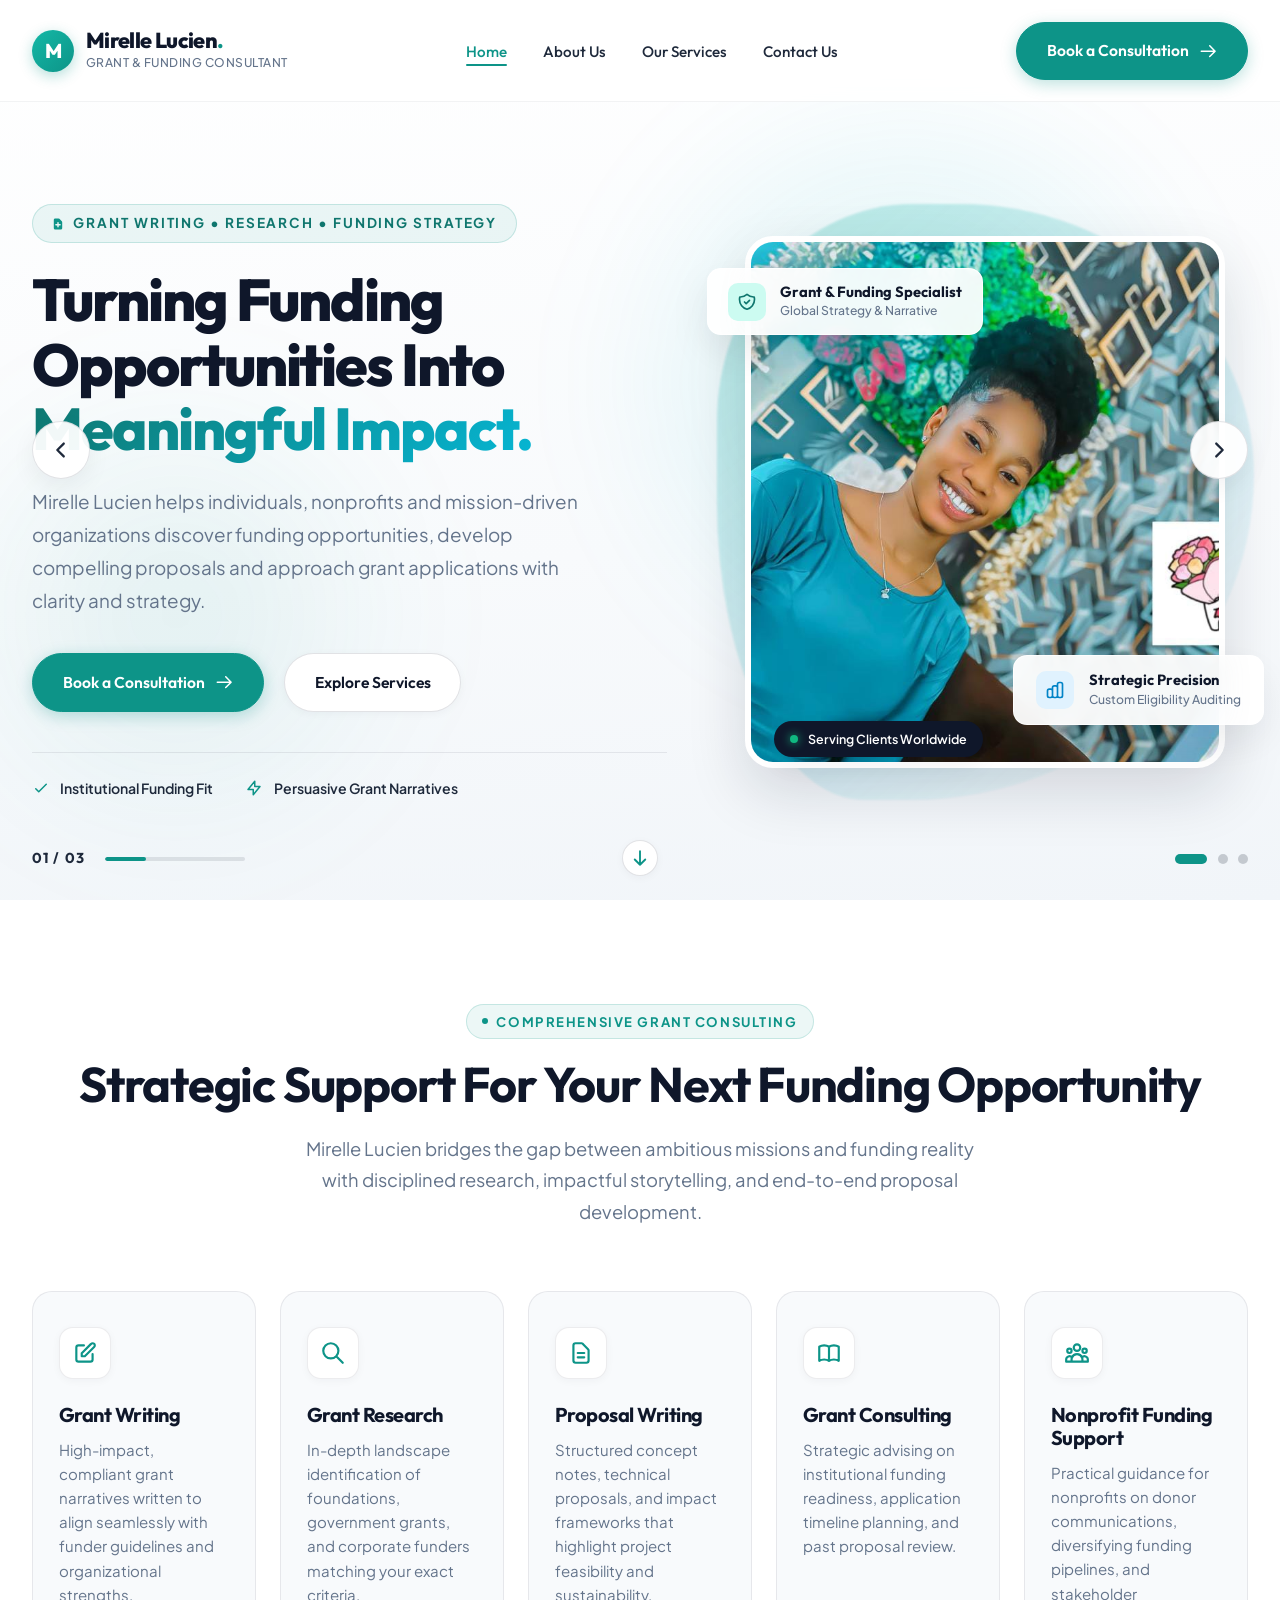
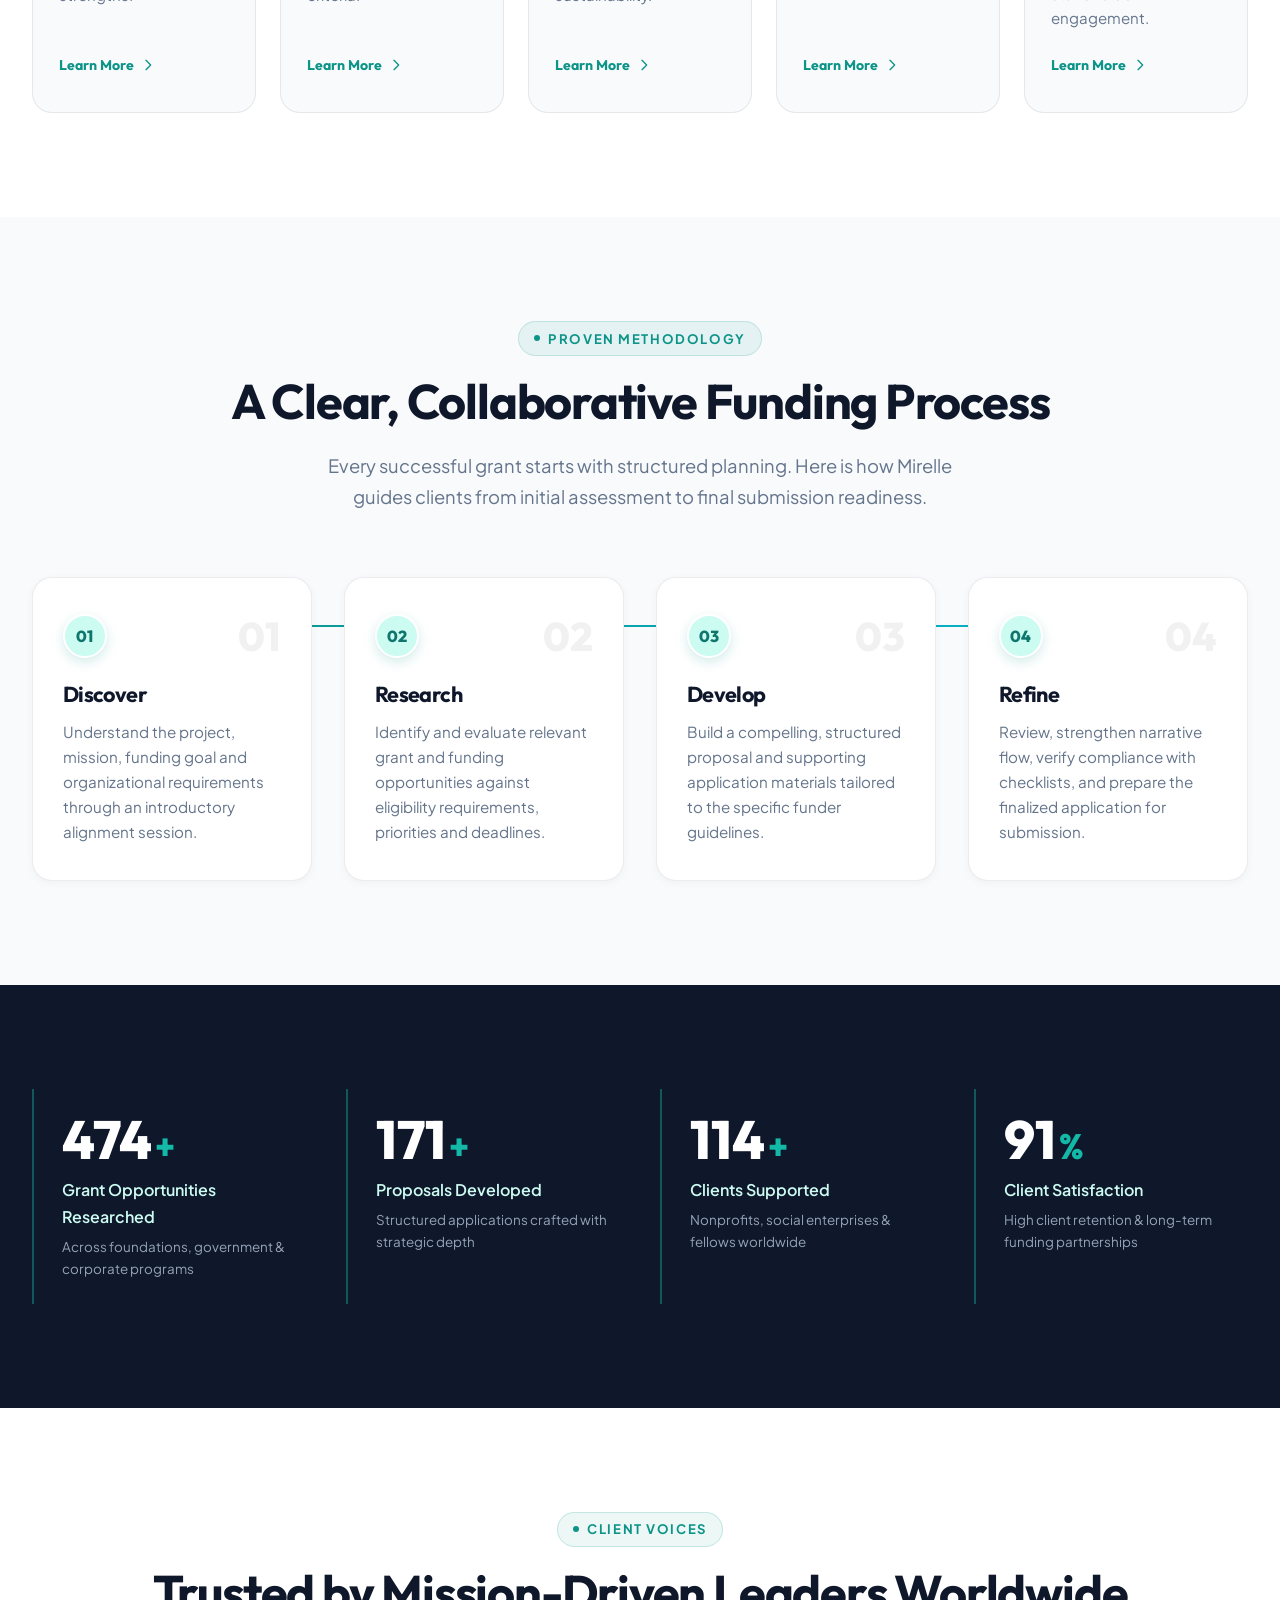
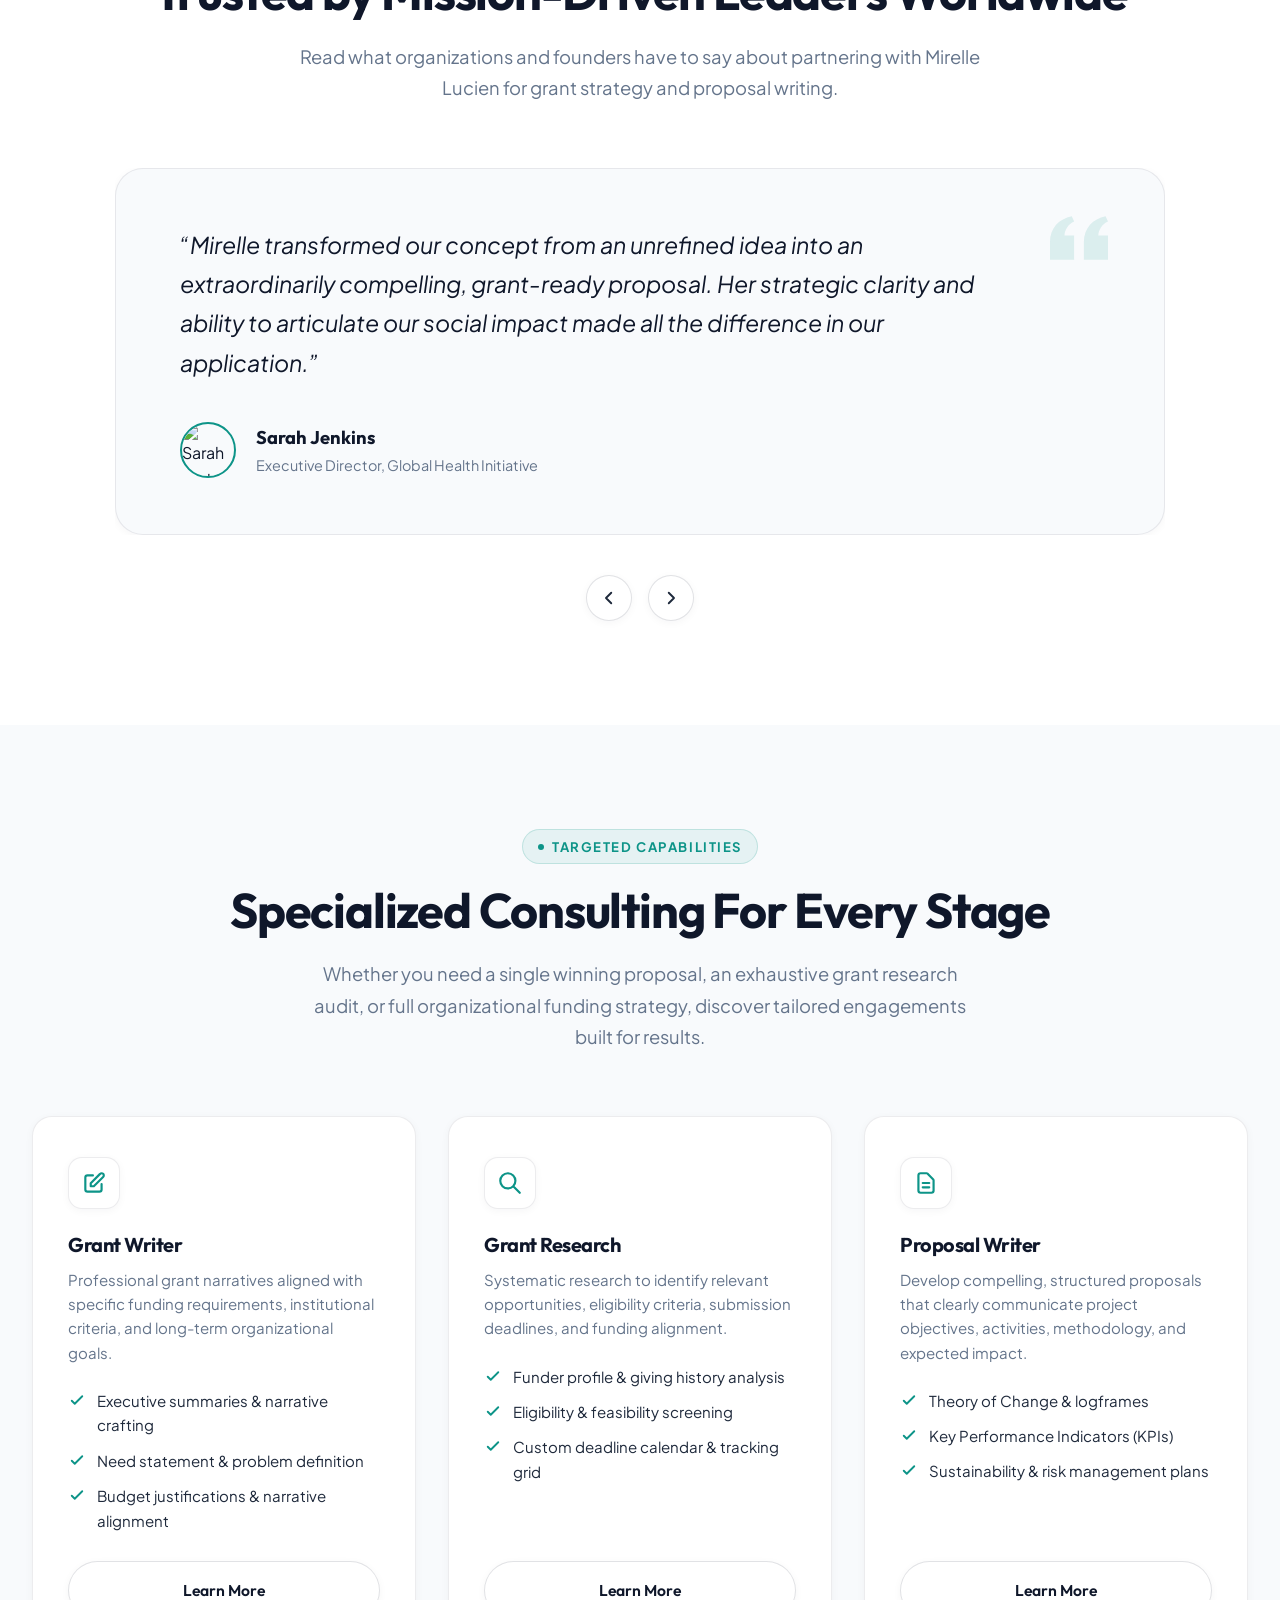
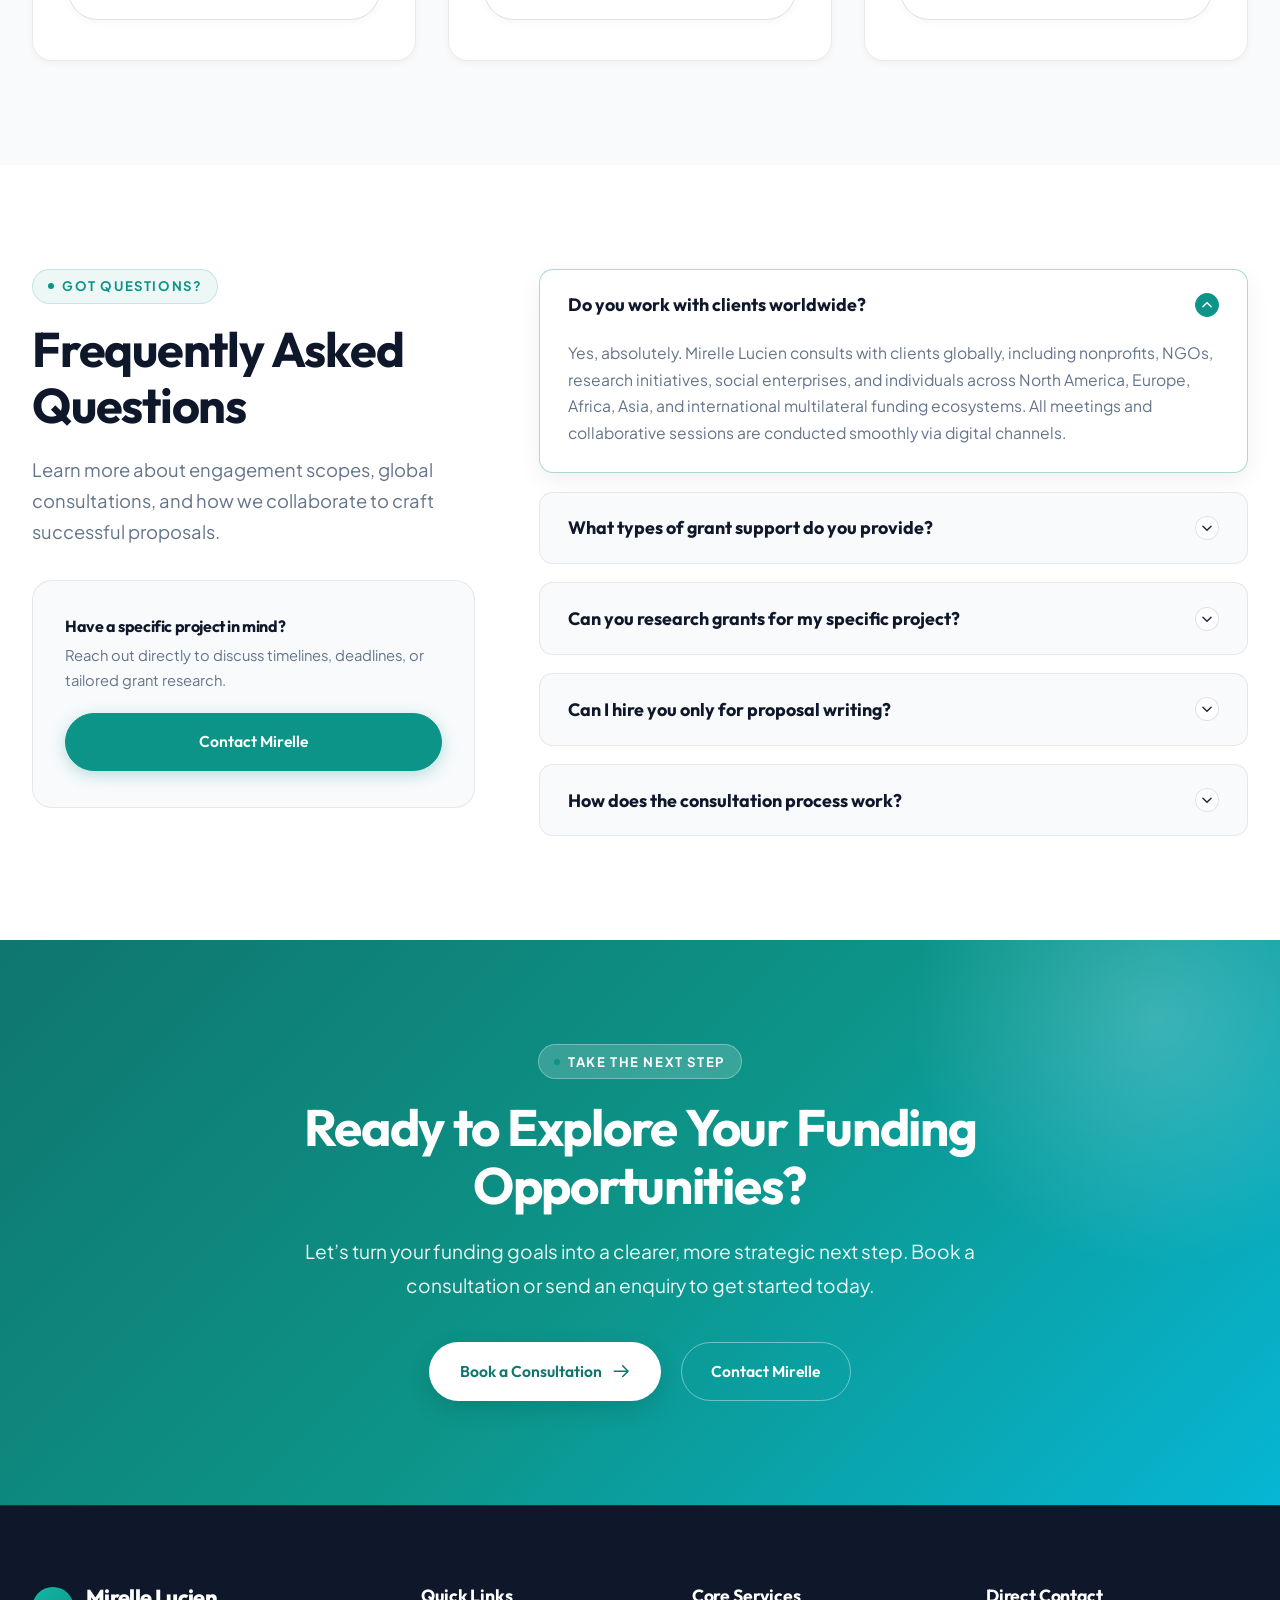
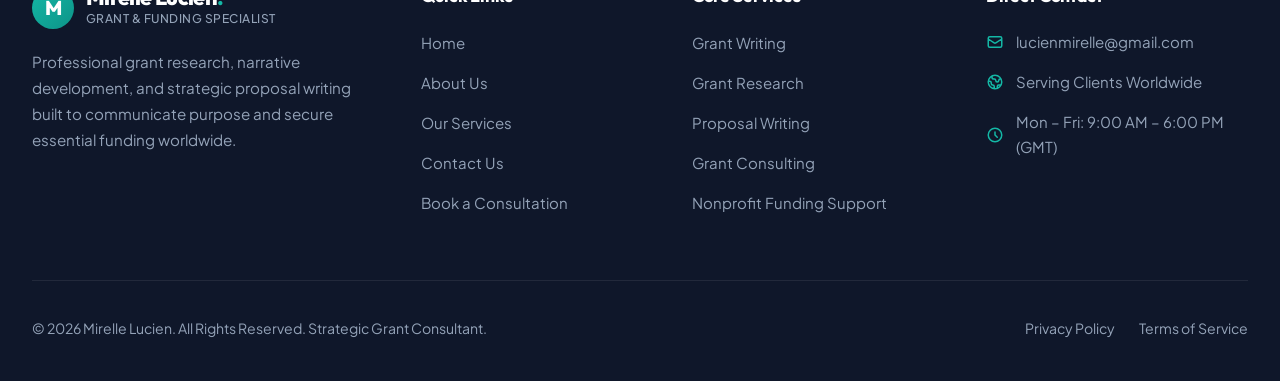
==== index.html @ ede74841 "Initial commit: Mirelle Lucien personal grant consulting website" ====
<!DOCTYPE html>
<html lang="en">
<head>
  <meta charset="UTF-8">
  <meta name="viewport" content="width=device-width, initial-scale=1.0">
  <title>Mirelle Lucien — Strategic Grant Consultant & Proposal Specialist</title>
  <meta name="description" content="Mirelle Lucien is a premier Grant Writer, Grant Researcher & Proposal Writer, Grant Consultant, and Nonprofit Funding Specialist serving clients worldwide.">
  <link rel="stylesheet" href="styles.css">
  <link rel="icon" href="data:image/svg+xml,<svg xmlns=%22http://www.w3.org/2000/svg%22 viewBox=%220 0 100 100%22><text y=%22.9em%22 font-size=%2290%22>✨</text></svg>">
</head>
<body>

  <!-- ==========================================================================
       GLOBAL STICKY HEADER & NAVIGATION
       ========================================================================== -->
  <header class="site-header" id="siteHeader">
    <div class="container nav-container">
      <a href="index.html" class="brand-logo" aria-label="Mirelle Lucien Home">
        <div class="logo-badge">M</div>
        <div class="brand-text-wrap">
          <span class="brand-name">Mirelle Lucien<span>.</span></span>
          <span class="brand-sub">Grant & Funding Consultant</span>
        </div>
      </a>

      <!-- Desktop Navigation Links -->
      <nav aria-label="Primary Navigation">
        <ul class="nav-links">
          <li><a href="index.html" class="nav-link active">Home</a></li>
          <li><a href="about.html" class="nav-link">About Us</a></li>
          <li><a href="services.html" class="nav-link">Our Services</a></li>
          <li><a href="contact.html" class="nav-link">Contact Us</a></li>
        </ul>
      </nav>

      <!-- Header Action & Mobile Trigger -->
      <div class="nav-actions">
        <a href="contact.html?service=consultation" class="btn btn-primary">
          <span>Book a Consultation</span>
          <svg class="btn-icon" fill="none" viewBox="0 0 24 24" stroke="currentColor">
            <path stroke-linecap="round" stroke-linejoin="round" stroke-width="2" d="M14 5l7 7m0 0l-7 7m7-7H3" />
          </svg>
        </a>

        <button class="mobile-nav-toggle" aria-label="Toggle navigation menu" aria-expanded="false">
          <span class="hamburger-bar"></span>
          <span class="hamburger-bar"></span>
          <span class="hamburger-bar"></span>
        </button>
      </div>
    </div>
  </header>

  <!-- Mobile Drawer Overlay -->
  <div class="mobile-drawer-overlay"></div>
  <aside class="mobile-drawer" aria-label="Mobile Navigation">
    <div class="drawer-header" style="display: flex; justify-content: space-between; align-items: center;">
      <a href="index.html" class="brand-logo">
        <div class="logo-badge">M</div>
        <div class="brand-text-wrap">
          <span class="brand-name">Mirelle Lucien<span>.</span></span>
          <span class="brand-sub">Grant Consultant</span>
        </div>
      </a>
      <button class="mobile-drawer-close" aria-label="Close menu" style="background: none; border: none; font-size: 1.8rem; cursor: pointer; color: var(--text-charcoal);">&times;</button>
    </div>

    <ul class="mobile-nav-links">
      <li><a href="index.html" class="mobile-nav-link active">Home</a></li>
      <li><a href="about.html" class="mobile-nav-link">About Us</a></li>
      <li><a href="services.html" class="mobile-nav-link">Our Services</a></li>
      <li><a href="contact.html" class="mobile-nav-link">Contact Us</a></li>
    </ul>

    <div class="drawer-footer" style="display: flex; flex-direction: column; gap: 1rem;">
      <a href="contact.html?service=consultation" class="btn btn-primary" style="width: 100%;">Book a Consultation</a>
      <p style="font-size: 0.85rem; color: var(--text-muted); text-align: center;">Serving Clients Worldwide</p>
    </div>
  </aside>

  <!-- ==========================================================================
       HERO SECTION: REVOLUTION-SLIDER-STYLE CINEMATIC ANIMATION
       ========================================================================== -->
  <section class="hero-slider-section" id="heroSlider" aria-label="Featured Presentations">
    <!-- Ambient Backdrop Blobs -->
    <div class="hero-ambient-wrap">
      <div class="hero-gradient-blob-1"></div>
      <div class="hero-gradient-blob-2"></div>
    </div>

    <!-- Navigation Circular Buttons (Matching Reference Design) -->
    <button class="slider-nav-btn slider-nav-prev" aria-label="Previous Slide">
      <svg fill="none" viewBox="0 0 24 24" stroke="currentColor">
        <path stroke-linecap="round" stroke-linejoin="round" stroke-width="2.5" d="M15 19l-7-7 7-7" />
      </svg>
    </button>
    <button class="slider-nav-btn slider-nav-next" aria-label="Next Slide">
      <svg fill="none" viewBox="0 0 24 24" stroke="currentColor">
        <path stroke-linecap="round" stroke-linejoin="round" stroke-width="2.5" d="M9 5l7 7-7 7" />
      </svg>
    </button>

    <div class="container slider-viewport">
      
      <!-- ==================== SLIDE 1 ==================== -->
      <article class="hero-slide active" data-slide="0">
        <div class="slide-grid">
          <!-- Slide Left Content -->
          <div class="slide-content">
            <div class="slide-eyebrow">
              <svg class="slide-eyebrow-icon" fill="currentColor" viewBox="0 0 20 20">
                <path fill-rule="evenodd" d="M6 2a2 2 0 00-2 2v12a2 2 0 002 2h8a2 2 0 002-2V7.414A2 2 0 0015.414 6L12 2.586A2 2 0 0010.586 2H6zm5 6a1 1 0 10-2 0v2H7a1 1 0 100 2h2v2a1 1 0 102 0v-2h2a1 1 0 100-2h-2V8z" clip-rule="evenodd" />
              </svg>
              <span>GRANT WRITING • RESEARCH • FUNDING STRATEGY</span>
            </div>

            <h1 class="slide-title">
              Turning Funding Opportunities Into <span class="text-gradient">Meaningful Impact.</span>
            </h1>

            <p class="slide-desc">
              Mirelle Lucien helps individuals, nonprofits and mission-driven organizations discover funding opportunities, develop compelling proposals and approach grant applications with clarity and strategy.
            </p>

            <div class="slide-ctas">
              <a href="contact.html?service=consultation" class="btn btn-primary">
                <span>Book a Consultation</span>
                <svg class="btn-icon" fill="none" viewBox="0 0 24 24" stroke="currentColor">
                  <path stroke-linecap="round" stroke-linejoin="round" stroke-width="2" d="M14 5l7 7m0 0l-7 7m7-7H3" />
                </svg>
              </a>
              <a href="services.html" class="btn btn-secondary">
                <span>Explore Services</span>
              </a>
            </div>

            <div class="slide-micro-features">
              <div class="micro-item">
                <svg class="micro-icon" fill="none" viewBox="0 0 24 24" stroke="currentColor">
                  <path stroke-linecap="round" stroke-linejoin="round" stroke-width="2" d="M5 13l4 4L19 7" />
                </svg>
                <span>Institutional Funding Fit</span>
              </div>
              <div class="micro-item">
                <svg class="micro-icon" fill="none" viewBox="0 0 24 24" stroke="currentColor">
                  <path stroke-linecap="round" stroke-linejoin="round" stroke-width="2" d="M13 10V3L4 14h7v7l9-11h-7z" />
                </svg>
                <span>Persuasive Grant Narratives</span>
              </div>
            </div>
          </div>

          <!-- Slide Right Editorial Visual -->
          <div class="slide-visual-wrapper">
            <div class="editorial-composition">
              <div class="visual-backdrop-shape"></div>
              
              <!-- Floating Top Badge -->
              <div class="hero-floating-badge-top">
                <div class="badge-icon-wrap">
                  <svg fill="none" viewBox="0 0 24 24" stroke="currentColor">
                    <path stroke-linecap="round" stroke-linejoin="round" stroke-width="2" d="M9 12l2 2 4-4m5.618-4.016A11.955 11.955 0 0112 2.944a11.955 11.955 0 01-8.618 3.04A12.02 12.02 0 003 9c0 5.591 3.824 10.29 9 11.622 5.176-1.332 9-6.03 9-11.622 0-1.042-.133-2.052-.382-3.016z" />
                  </svg>
                </div>
                <div>
                  <div class="badge-text-primary">Grant & Funding Specialist</div>
                  <div class="badge-text-sub">Global Strategy & Narrative</div>
                </div>
              </div>

              <!-- Editorial Portrait Frame -->
              <div class="portrait-card-frame">
                <img src="assets/images/mirelle-portrait.jpg" alt="Mirelle Lucien — Strategic Grant Consultant" class="portrait-img">
              </div>

              <!-- Floating Bottom Badge -->
              <div class="hero-floating-badge-bottom">
                <div class="badge-icon-wrap" style="background: #E0F2FE; color: #0284C7;">
                  <svg fill="none" viewBox="0 0 24 24" stroke="currentColor">
                    <path stroke-linecap="round" stroke-linejoin="round" stroke-width="2" d="M9 19v-6a2 2 0 00-2-2H5a2 2 0 00-2 2v6a2 2 0 002 2h2a2 2 0 002-2zm0 0V9a2 2 0 012-2h2a2 2 0 012 2v10m-6 0a2 2 0 002 2h2a2 2 0 002-2m0 0V5a2 2 0 012-2h2a2 2 0 012 2v14a2 2 0 01-2 2h-2a2 2 0 01-2-2z" />
                  </svg>
                </div>
                <div>
                  <div class="badge-text-primary">Strategic Precision</div>
                  <div class="badge-text-sub">Custom Eligibility Auditing</div>
                </div>
              </div>

              <!-- Worldwide Live Badge -->
              <div class="worldwide-pill">
                <span class="worldwide-dot"></span>
                <span>Serving Clients Worldwide</span>
              </div>
            </div>
          </div>
        </div>
      </article>

      <!-- ==================== SLIDE 2 ==================== -->
      <article class="hero-slide" data-slide="1">
        <div class="slide-grid">
          <!-- Slide Left Content -->
          <div class="slide-content">
            <div class="slide-eyebrow">
              <svg class="slide-eyebrow-icon" fill="currentColor" viewBox="0 0 20 20">
                <path fill-rule="evenodd" d="M8 4a4 4 0 100 8 4 4 0 000-8zM2 8a6 6 0 1110.89 3.476l4.817 4.817a1 1 0 01-1.414 1.414l-4.816-4.816A6 6 0 012 8z" clip-rule="evenodd" />
              </svg>
              <span>STRATEGIC GRANT RESEARCH</span>
            </div>

            <h2 class="slide-title">
              Find Opportunities That <span class="text-gradient">Fit Your Mission.</span>
            </h2>

            <p class="slide-desc">
              Research relevant funding opportunities and understand eligibility, requirements and deadlines before investing valuable time in an application.
            </p>

            <div class="slide-ctas">
              <a href="contact.html?service=research" class="btn btn-primary">
                <span>Request Grant Research</span>
                <svg class="btn-icon" fill="none" viewBox="0 0 24 24" stroke="currentColor">
                  <path stroke-linecap="round" stroke-linejoin="round" stroke-width="2" d="M14 5l7 7m0 0l-7 7m7-7H3" />
                </svg>
              </a>
              <a href="services.html#grant-research" class="btn btn-secondary">
                <span>View Research Methodology</span>
              </a>
            </div>

            <div class="slide-micro-features">
              <div class="micro-item">
                <svg class="micro-icon" fill="none" viewBox="0 0 24 24" stroke="currentColor">
                  <path stroke-linecap="round" stroke-linejoin="round" stroke-width="2" d="M9 5H7a2 2 0 00-2 2v12a2 2 0 002 2h10a2 2 0 002-2V7a2 2 0 00-2-2h-2M9 5a2 2 0 002 2h2a2 2 0 002-2M9 5a2 2 0 012-2h2a2 2 0 012 2" />
                </svg>
                <span>Funder Dossiers & Alignment</span>
              </div>
              <div class="micro-item">
                <svg class="micro-icon" fill="none" viewBox="0 0 24 24" stroke="currentColor">
                  <path stroke-linecap="round" stroke-linejoin="round" stroke-width="2" d="M12 8v4l3 3m6-3a9 9 0 11-18 0 9 9 0 0118 0z" />
                </svg>
                <span>Deadline & Compliance Mapping</span>
              </div>
            </div>
          </div>

          <!-- Slide Right Editorial Visual -->
          <div class="slide-visual-wrapper">
            <div class="editorial-composition">
              <div class="visual-backdrop-shape"></div>
              
              <div class="hero-floating-badge-top">
                <div class="badge-icon-wrap">
                  <svg fill="none" viewBox="0 0 24 24" stroke="currentColor">
                    <path stroke-linecap="round" stroke-linejoin="round" stroke-width="2" d="M21 21l-6-6m2-5a7 7 0 11-14 0 7 7 0 0114 0z" />
                  </svg>
                </div>
                <div>
                  <div class="badge-text-primary">Targeted Prospecting</div>
                  <div class="badge-text-sub">Funder Matrix & Due Diligence</div>
                </div>
              </div>

              <div class="portrait-card-frame">
                <img src="assets/images/mirelle-portrait.jpg" alt="Mirelle Lucien — Strategic Grant Researcher" class="portrait-img">
              </div>

              <div class="hero-floating-badge-bottom">
                <div class="badge-icon-wrap" style="background: #CCFBF1; color: #0F766E;">
                  <svg fill="none" viewBox="0 0 24 24" stroke="currentColor">
                    <path stroke-linecap="round" stroke-linejoin="round" stroke-width="2" d="M8 7V3m8 4V3m-9 8h10M5 21h14a2 2 0 002-2V7a2 2 0 00-2-2H5a2 2 0 00-2 2v12a2 2 0 002 2z" />
                  </svg>
                </div>
                <div>
                  <div class="badge-text-primary">100% Calendar Accuracy</div>
                  <div class="badge-text-sub">Never Miss a Deadline</div>
                </div>
              </div>

              <div class="worldwide-pill">
                <span class="worldwide-dot"></span>
                <span>Serving Clients Worldwide</span>
              </div>
            </div>
          </div>
        </div>
      </article>

      <!-- ==================== SLIDE 3 ==================== -->
      <article class="hero-slide" data-slide="2">
        <div class="slide-grid">
          <!-- Slide Left Content -->
          <div class="slide-content">
            <div class="slide-eyebrow">
              <svg class="slide-eyebrow-icon" fill="currentColor" viewBox="0 0 20 20">
                <path fill-rule="evenodd" d="M18 10a8 8 0 11-16 0 8 8 0 0116 0zm-7-4a1 1 0 11-2 0 1 1 0 012 0zM9 9a1 1 0 000 2v3a1 1 0 001 1h1a1 1 0 100-2v-3a1 1 0 00-1-1H9z" clip-rule="evenodd" />
              </svg>
              <span>PROPOSALS THAT COMMUNICATE IMPACT</span>
            </div>

            <h2 class="slide-title">
              Give Your Ideas a <span class="text-gradient">Stronger Funding Story.</span>
            </h2>

            <p class="slide-desc">
              From proposal development to funding strategy, get professional support designed to communicate your purpose, need and potential impact clearly.
            </p>

            <div class="slide-ctas">
              <a href="contact.html?service=writing" class="btn btn-primary">
                <span>Hire Me for Grant Writing</span>
                <svg class="btn-icon" fill="none" viewBox="0 0 24 24" stroke="currentColor">
                  <path stroke-linecap="round" stroke-linejoin="round" stroke-width="2" d="M14 5l7 7m0 0l-7 7m7-7H3" />
                </svg>
              </a>
              <a href="services.html#proposal-writer" class="btn btn-secondary">
                <span>Proposal Samples & Scope</span>
              </a>
            </div>

            <div class="slide-micro-features">
              <div class="micro-item">
                <svg class="micro-icon" fill="none" viewBox="0 0 24 24" stroke="currentColor">
                  <path stroke-linecap="round" stroke-linejoin="round" stroke-width="2" d="M11 5H6a2 2 0 00-2 2v11a2 2 0 002 2h11a2 2 0 002-2v-5m-1.414-9.414a2 2 0 112.828 2.828L11.828 15H9v-2.828l8.586-8.586z" />
                </svg>
                <span>Theory of Change & Metrics</span>
              </div>
              <div class="micro-item">
                <svg class="micro-icon" fill="none" viewBox="0 0 24 24" stroke="currentColor">
                  <path stroke-linecap="round" stroke-linejoin="round" stroke-width="2" d="M17 9V7a2 2 0 00-2-2H5a2 2 0 00-2 2v6a2 2 0 002 2h2m2 4h10a2 2 0 002-2v-6a2 2 0 00-2-2H9a2 2 0 00-2 2v6a2 2 0 002 2zm7-5a2 2 0 11-4 0 2 2 0 014 0z" />
                </svg>
                <span>Clear Budget Justifications</span>
              </div>
            </div>
          </div>

          <!-- Slide Right Editorial Visual -->
          <div class="slide-visual-wrapper">
            <div class="editorial-composition">
              <div class="visual-backdrop-shape"></div>
              
              <div class="hero-floating-badge-top">
                <div class="badge-icon-wrap">
                  <svg fill="none" viewBox="0 0 24 24" stroke="currentColor">
                    <path stroke-linecap="round" stroke-linejoin="round" stroke-width="2" d="M15.232 5.232l3.536 3.536m-2.036-5.036a2.5 2.5 0 113.536 3.536L6.5 21.036H3v-3.572L16.732 3.732z" />
                  </svg>
                </div>
                <div>
                  <div class="badge-text-primary">Impact-Driven Narrative</div>
                  <div class="badge-text-sub">Funder-Centric Storytelling</div>
                </div>
              </div>

              <div class="portrait-card-frame">
                <img src="assets/images/mirelle-portrait.jpg" alt="Mirelle Lucien — Proposal Specialist" class="portrait-img">
              </div>

              <div class="hero-floating-badge-bottom">
                <div class="badge-icon-wrap" style="background: #E0F2FE; color: #0369A1;">
                  <svg fill="none" viewBox="0 0 24 24" stroke="currentColor">
                    <path stroke-linecap="round" stroke-linejoin="round" stroke-width="2" d="M9 12l2 2 4-4m6 2a9 9 0 11-18 0 9 9 0 0118 0z" />
                  </svg>
                </div>
                <div>
                  <div class="badge-text-primary">Review Ready</div>
                  <div class="badge-text-sub">Rigorous Polish & Compliance</div>
                </div>
              </div>

              <div class="worldwide-pill">
                <span class="worldwide-dot"></span>
                <span>Serving Clients Worldwide</span>
              </div>
            </div>
          </div>
        </div>
      </article>

    </div>

    <!-- Bottom Slider Controls Bar -->
    <div class="slider-control-bar">
      <div class="container slider-control-inner">
        <!-- Progress Bar & Slide Counter -->
        <div class="slider-progress-wrap">
          <span class="slide-counter"><span class="counter-current">01</span> / 03</span>
          <div class="slide-progress-track">
            <div class="slide-progress-fill"></div>
          </div>
        </div>

        <!-- Slide Dots -->
        <div class="slider-dots" role="tablist" aria-label="Slide Selector">
          <button class="slider-dot active" data-index="0" role="tab" aria-label="Slide 1" aria-current="true"></button>
          <button class="slider-dot" data-index="1" role="tab" aria-label="Slide 2"></button>
          <button class="slider-dot" data-index="2" role="tab" aria-label="Slide 3"></button>
        </div>
      </div>
    </div>

    <!-- Centered Scroll Indicator (Matching Reference Image) -->
    <a href="#introduction" class="hero-scroll-indicator" aria-label="Scroll to content">
      <div class="scroll-indicator-circle">
        <svg width="18" height="18" fill="none" viewBox="0 0 24 24" stroke="currentColor">
          <path stroke-linecap="round" stroke-linejoin="round" stroke-width="2.5" d="M19 14l-7 7m0 0l-7-7m7 7V3" />
        </svg>
      </div>
    </a>
  </section>

  <!-- ==========================================================================
       INTRODUCTION SECTION: STRATEGIC SUPPORT FOR YOUR NEXT FUNDING
       ========================================================================== -->
  <section class="section-py section-intro" id="introduction">
    <div class="container">
      <div class="center-header text-center" data-reveal>
        <div class="section-tagline">Comprehensive Grant Consulting</div>
        <h2 class="section-title">Strategic Support For Your Next Funding Opportunity</h2>
        <p class="section-desc">
          Mirelle Lucien bridges the gap between ambitious missions and funding reality with disciplined research, impactful storytelling, and end-to-end proposal development.
        </p>
      </div>

      <!-- 5 Premium Service Cards (Reference Inspired Layout) -->
      <div class="services-pillars-grid">
        <!-- Card 1: Grant Writing -->
        <div class="service-pillar-card" data-reveal>
          <div>
            <div class="pillar-icon-box">
              <svg fill="none" viewBox="0 0 24 24" stroke="currentColor">
                <path stroke-linecap="round" stroke-linejoin="round" stroke-width="2" d="M11 5H6a2 2 0 00-2 2v11a2 2 0 002 2h11a2 2 0 002-2v-5m-1.414-9.414a2 2 0 112.828 2.828L11.828 15H9v-2.828l8.586-8.586z" />
              </svg>
            </div>
            <h3 class="pillar-title">Grant Writing</h3>
            <p class="pillar-desc">
              High-impact, compliant grant narratives written to align seamlessly with funder guidelines and organizational strengths.
            </p>
          </div>
          <a href="services.html#grant-writer" class="pillar-link">
            <span>Learn More</span>
            <svg fill="none" viewBox="0 0 24 24" stroke="currentColor">
              <path stroke-linecap="round" stroke-linejoin="round" stroke-width="2" d="M9 5l7 7-7 7" />
            </svg>
          </a>
        </div>

        <!-- Card 2: Grant Research -->
        <div class="service-pillar-card" data-reveal>
          <div>
            <div class="pillar-icon-box">
              <svg fill="none" viewBox="0 0 24 24" stroke="currentColor">
                <path stroke-linecap="round" stroke-linejoin="round" stroke-width="2" d="M21 21l-6-6m2-5a7 7 0 11-14 0 7 7 0 0114 0z" />
              </svg>
            </div>
            <h3 class="pillar-title">Grant Research</h3>
            <p class="pillar-desc">
              In-depth landscape identification of foundations, government grants, and corporate funders matching your exact criteria.
            </p>
          </div>
          <a href="services.html#grant-research" class="pillar-link">
            <span>Learn More</span>
            <svg fill="none" viewBox="0 0 24 24" stroke="currentColor">
              <path stroke-linecap="round" stroke-linejoin="round" stroke-width="2" d="M9 5l7 7-7 7" />
            </svg>
          </a>
        </div>

        <!-- Card 3: Proposal Writing -->
        <div class="service-pillar-card" data-reveal>
          <div>
            <div class="pillar-icon-box">
              <svg fill="none" viewBox="0 0 24 24" stroke="currentColor">
                <path stroke-linecap="round" stroke-linejoin="round" stroke-width="2" d="M9 12h6m-6 4h6m2 5H7a2 2 0 01-2-2V5a2 2 0 012-2h5.586a1 1 0 01.707.293l5.414 5.414a1 1 0 01.293.707V19a2 2 0 01-2 2z" />
              </svg>
            </div>
            <h3 class="pillar-title">Proposal Writing</h3>
            <p class="pillar-desc">
              Structured concept notes, technical proposals, and impact frameworks that highlight project feasibility and sustainability.
            </p>
          </div>
          <a href="services.html#proposal-writer" class="pillar-link">
            <span>Learn More</span>
            <svg fill="none" viewBox="0 0 24 24" stroke="currentColor">
              <path stroke-linecap="round" stroke-linejoin="round" stroke-width="2" d="M9 5l7 7-7 7" />
            </svg>
          </a>
        </div>

        <!-- Card 4: Grant Consulting -->
        <div class="service-pillar-card" data-reveal>
          <div>
            <div class="pillar-icon-box">
              <svg fill="none" viewBox="0 0 24 24" stroke="currentColor">
                <path stroke-linecap="round" stroke-linejoin="round" stroke-width="2" d="M12 6.253v13m0-13C10.832 5.477 9.246 5 7.5 5S4.168 5.477 3 6.253v13C4.168 18.477 5.754 18 7.5 18s3.332.477 4.5 1.253m0-13C13.168 5.477 14.754 5 16.5 5c1.747 0 3.332.477 4.5 1.253v13C19.832 18.477 18.247 18 16.5 18c-1.746 0-3.332.477-4.5 1.253" />
              </svg>
            </div>
            <h3 class="pillar-title">Grant Consulting</h3>
            <p class="pillar-desc">
              Strategic advising on institutional funding readiness, application timeline planning, and past proposal review.
            </p>
          </div>
          <a href="services.html#grant-consultant" class="pillar-link">
            <span>Learn More</span>
            <svg fill="none" viewBox="0 0 24 24" stroke="currentColor">
              <path stroke-linecap="round" stroke-linejoin="round" stroke-width="2" d="M9 5l7 7-7 7" />
            </svg>
          </a>
        </div>

        <!-- Card 5: Nonprofit Funding Specialist -->
        <div class="service-pillar-card" data-reveal>
          <div>
            <div class="pillar-icon-box">
              <svg fill="none" viewBox="0 0 24 24" stroke="currentColor">
                <path stroke-linecap="round" stroke-linejoin="round" stroke-width="2" d="M17 20h5v-2a3 3 0 00-5.356-1.857M17 20H7m10 0v-2c0-.656-.126-1.283-.356-1.857M7 20H2v-2a3 3 0 015.356-1.857M7 20v-2c0-.656.126-1.283.356-1.857m0 0a5.002 5.002 0 019.288 0M15 7a3 3 0 11-6 0 3 3 0 016 0zm6 3a2 2 0 11-4 0 2 2 0 014 0zM7 10a2 2 0 11-4 0 2 2 0 014 0z" />
              </svg>
            </div>
            <h3 class="pillar-title">Nonprofit Funding Support</h3>
            <p class="pillar-desc">
              Practical guidance for nonprofits on donor communications, diversifying funding pipelines, and stakeholder engagement.
            </p>
          </div>
          <a href="services.html#nonprofit-specialist" class="pillar-link">
            <span>Learn More</span>
            <svg fill="none" viewBox="0 0 24 24" stroke="currentColor">
              <path stroke-linecap="round" stroke-linejoin="round" stroke-width="2" d="M9 5l7 7-7 7" />
            </svg>
          </a>
        </div>
      </div>
    </div>
  </section>

  <!-- ==========================================================================
       FUNDING PROCESS ("HOW IT WORKS")
       ========================================================================== -->
  <section class="section-py section-process" id="process">
    <div class="container">
      <div class="center-header text-center" data-reveal>
        <div class="section-tagline">Proven Methodology</div>
        <h2 class="section-title">A Clear, Collaborative Funding Process</h2>
        <p class="section-desc">
          Every successful grant starts with structured planning. Here is how Mirelle guides clients from initial assessment to final submission readiness.
        </p>
      </div>

      <div class="process-timeline-wrap">
        <div class="process-line">
          <div class="process-line-progress"></div>
        </div>

        <div class="process-grid">
          <!-- Step 1 -->
          <div class="process-step-card" data-reveal>
            <div class="step-number-wrap">
              <div class="step-badge">01</div>
              <div class="step-ghost-num">01</div>
            </div>
            <h3 class="step-title">Discover</h3>
            <p class="step-desc">
              Understand the project, mission, funding goal and organizational requirements through an introductory alignment session.
            </p>
          </div>

          <!-- Step 2 -->
          <div class="process-step-card" data-reveal>
            <div class="step-number-wrap">
              <div class="step-badge">02</div>
              <div class="step-ghost-num">02</div>
            </div>
            <h3 class="step-title">Research</h3>
            <p class="step-desc">
              Identify and evaluate relevant grant and funding opportunities against eligibility requirements, priorities and deadlines.
            </p>
          </div>

          <!-- Step 3 -->
          <div class="process-step-card" data-reveal>
            <div class="step-number-wrap">
              <div class="step-badge">03</div>
              <div class="step-ghost-num">03</div>
            </div>
            <h3 class="step-title">Develop</h3>
            <p class="step-desc">
              Build a compelling, structured proposal and supporting application materials tailored to the specific funder guidelines.
            </p>
          </div>

          <!-- Step 4 -->
          <div class="process-step-card" data-reveal>
            <div class="step-number-wrap">
              <div class="step-badge">04</div>
              <div class="step-ghost-num">04</div>
            </div>
            <h3 class="step-title">Refine</h3>
            <p class="step-desc">
              Review, strengthen narrative flow, verify compliance with checklists, and prepare the finalized application for submission.
            </p>
          </div>
        </div>
      </div>
    </div>
  </section>

  <!-- ==========================================================================
       ANIMATED STATISTICS SECTION (Tasteful & Professional)
       ========================================================================== -->
  <section class="section-py section-stats" id="stats">
    <div class="container">
      <div class="stats-grid">
        <!-- Stat 1 -->
        <div class="stat-item" data-reveal>
          <div class="stat-number-wrap">
            <span class="stat-number" data-count="500">0</span>
            <span class="stat-suffix">+</span>
          </div>
          <div class="stat-label">Grant Opportunities Researched</div>
          <div class="stat-subtext">Across foundations, government & corporate programs</div>
        </div>

        <!-- Stat 2 -->
        <div class="stat-item" data-reveal>
          <div class="stat-number-wrap">
            <span class="stat-number" data-count="180">0</span>
            <span class="stat-suffix">+</span>
          </div>
          <div class="stat-label">Proposals Developed</div>
          <div class="stat-subtext">Structured applications crafted with strategic depth</div>
        </div>

        <!-- Stat 3 -->
        <div class="stat-item" data-reveal>
          <div class="stat-number-wrap">
            <span class="stat-number" data-count="120">0</span>
            <span class="stat-suffix">+</span>
          </div>
          <div class="stat-label">Clients Supported</div>
          <div class="stat-subtext">Nonprofits, social enterprises & fellows worldwide</div>
        </div>

        <!-- Stat 4 -->
        <div class="stat-item" data-reveal>
          <div class="stat-number-wrap">
            <span class="stat-number" data-count="96">0</span>
            <span class="stat-suffix">%</span>
          </div>
          <div class="stat-label">Client Satisfaction</div>
          <div class="stat-subtext">High client retention & long-term funding partnerships</div>
        </div>
      </div>
    </div>
  </section>

  <!-- ==========================================================================
       TESTIMONIALS SLIDER SECTION
       ========================================================================== -->
  <section class="section-py section-testimonials" id="testimonials">
    <div class="container">
      <div class="center-header text-center" data-reveal>
        <div class="section-tagline">Client Voices</div>
        <h2 class="section-title">Trusted by Mission-Driven Leaders Worldwide</h2>
        <p class="section-desc">
          Read what organizations and founders have to say about partnering with Mirelle Lucien for grant strategy and proposal writing.
        </p>
      </div>

      <div class="testimonials-slider-wrap" data-reveal>
        <div class="testimonial-track">
          <!-- Slide 1 -->
          <div class="testimonial-slide active">
            <div class="testimonial-card-editorial">
              <svg class="quote-icon-decor" fill="currentColor" viewBox="0 0 24 24">
                <path d="M14.017 21v-7.391c0-5.704 3.731-9.57 8.983-10.609l.995 2.151c-2.432.917-3.995 3.638-3.995 5.849h4v10h-9.983zm-14.017 0v-7.391c0-5.704 3.748-9.57 9-10.609l.996 2.151c-2.433.917-3.996 3.638-3.996 5.849h3.983v10h-9.983z"/>
              </svg>
              <p class="testimonial-quote">
                “Mirelle transformed our concept from an unrefined idea into an extraordinarily compelling, grant-ready proposal. Her strategic clarity and ability to articulate our social impact made all the difference in our application.”
              </p>
              <div class="testimonial-author-wrap">
                <img src="https://images.unsplash.com/photo-1534528741775-53994a69daeb?auto=format&fit=crop&w=150&q=80" alt="Sarah Jenkins" class="author-avatar">
                <div class="author-info">
                  <span class="author-name">Sarah Jenkins</span>
                  <span class="author-role">Executive Director, Global Health Initiative</span>
                </div>
              </div>
            </div>
          </div>

          <!-- Slide 2 -->
          <div class="testimonial-slide">
            <div class="testimonial-card-editorial">
              <svg class="quote-icon-decor" fill="currentColor" viewBox="0 0 24 24">
                <path d="M14.017 21v-7.391c0-5.704 3.731-9.57 8.983-10.609l.995 2.151c-2.432.917-3.995 3.638-3.995 5.849h4v10h-9.983zm-14.017 0v-7.391c0-5.704 3.748-9.57 9-10.609l.996 2.151c-2.433.917-3.996 3.638-3.996 5.849h3.983v10h-9.983z"/>
              </svg>
              <p class="testimonial-quote">
                “The grant research report delivered by Mirelle saved our team weeks of fruitless searching. She uncovered niche institutional funders whose funding priorities aligned seamlessly with our community education programs.”
              </p>
              <div class="testimonial-author-wrap">
                <img src="https://images.unsplash.com/photo-1507003211169-0a1dd7228f2d?auto=format&fit=crop&w=150&q=80" alt="Marcus Vance" class="author-avatar">
                <div class="author-info">
                  <span class="author-name">Marcus Vance</span>
                  <span class="author-role">Director of Partnerships, Youth Horizons Foundation</span>
                </div>
              </div>
            </div>
          </div>

          <!-- Slide 3 -->
          <div class="testimonial-slide">
            <div class="testimonial-card-editorial">
              <svg class="quote-icon-decor" fill="currentColor" viewBox="0 0 24 24">
                <path d="M14.017 21v-7.391c0-5.704 3.731-9.57 8.983-10.609l.995 2.151c-2.432.917-3.995 3.638-3.995 5.849h4v10h-9.983zm-14.017 0v-7.391c0-5.704 3.748-9.57 9-10.609l.996 2.151c-2.433.917-3.996 3.638-3.996 5.849h3.983v10h-9.983z"/>
              </svg>
              <p class="testimonial-quote">
                “Working with Mirelle was effortless. Her professionalism, deep respect for deadlines, and analytical approach to budget justifications elevated our organization's grant readiness to an entirely new standard.”
              </p>
              <div class="testimonial-author-wrap">
                <img src="https://images.unsplash.com/photo-1573496359142-b8d87734a5a2?auto=format&fit=crop&w=150&q=80" alt="Elena Rostova" class="author-avatar">
                <div class="author-info">
                  <span class="author-name">Elena Rostova</span>
                  <span class="author-role">Founder, EcoInnovate Labs</span>
                </div>
              </div>
            </div>
          </div>
        </div>

        <!-- Slider Controls -->
        <div class="testimonial-controls">
          <button class="t-btn t-btn-prev" aria-label="Previous Testimonial">
            <svg fill="none" viewBox="0 0 24 24" stroke="currentColor">
              <path stroke-linecap="round" stroke-linejoin="round" stroke-width="2.5" d="M15 19l-7-7 7-7" />
            </svg>
          </button>
          <button class="t-btn t-btn-next" aria-label="Next Testimonial">
            <svg fill="none" viewBox="0 0 24 24" stroke="currentColor">
              <path stroke-linecap="round" stroke-linejoin="round" stroke-width="2.5" d="M9 5l7 7-7 7" />
            </svg>
          </button>
        </div>
      </div>
    </div>
  </section>

  <!-- ==========================================================================
       FEATURED SERVICES DEEP-DIVE PREVIEW
       ========================================================================== -->
  <section class="section-py section-services-preview" id="servicesPreview">
    <div class="container">
      <div class="center-header text-center" data-reveal>
        <div class="section-tagline">Targeted Capabilities</div>
        <h2 class="section-title">Specialized Consulting For Every Stage</h2>
        <p class="section-desc">
          Whether you need a single winning proposal, an exhaustive grant research audit, or full organizational funding strategy, discover tailored engagements built for results.
        </p>
      </div>

      <div class="services-showcase-grid">
        <!-- Featured Service 1: Grant Writing -->
        <div class="service-card-deep" data-reveal>
          <div>
            <div class="pillar-icon-box">
              <svg fill="none" viewBox="0 0 24 24" stroke="currentColor">
                <path stroke-linecap="round" stroke-linejoin="round" stroke-width="2" d="M11 5H6a2 2 0 00-2 2v11a2 2 0 002 2h11a2 2 0 002-2v-5m-1.414-9.414a2 2 0 112.828 2.828L11.828 15H9v-2.828l8.586-8.586z" />
              </svg>
            </div>
            <h3 class="pillar-title">Grant Writer</h3>
            <p class="pillar-desc">
              Professional grant narratives aligned with specific funding requirements, institutional criteria, and long-term organizational goals.
            </p>
            <ul class="service-bullets">
              <li class="service-bullet-item">
                <svg class="bullet-check" fill="none" viewBox="0 0 24 24" stroke="currentColor"><path stroke-linecap="round" stroke-linejoin="round" stroke-width="2.5" d="M5 13l4 4L19 7"/></svg>
                <span>Executive summaries & narrative crafting</span>
              </li>
              <li class="service-bullet-item">
                <svg class="bullet-check" fill="none" viewBox="0 0 24 24" stroke="currentColor"><path stroke-linecap="round" stroke-linejoin="round" stroke-width="2.5" d="M5 13l4 4L19 7"/></svg>
                <span>Need statement & problem definition</span>
              </li>
              <li class="service-bullet-item">
                <svg class="bullet-check" fill="none" viewBox="0 0 24 24" stroke="currentColor"><path stroke-linecap="round" stroke-linejoin="round" stroke-width="2.5" d="M5 13l4 4L19 7"/></svg>
                <span>Budget justifications & narrative alignment</span>
              </li>
            </ul>
          </div>
          <a href="services.html#grant-writer" class="btn btn-secondary" style="width: 100%;">
            <span>Learn More</span>
          </a>
        </div>

        <!-- Featured Service 2: Grant Research -->
        <div class="service-card-deep" data-reveal>
          <div>
            <div class="pillar-icon-box">
              <svg fill="none" viewBox="0 0 24 24" stroke="currentColor">
                <path stroke-linecap="round" stroke-linejoin="round" stroke-width="2" d="M21 21l-6-6m2-5a7 7 0 11-14 0 7 7 0 0114 0z" />
              </svg>
            </div>
            <h3 class="pillar-title">Grant Research</h3>
            <p class="pillar-desc">
              Systematic research to identify relevant opportunities, eligibility criteria, submission deadlines, and funding alignment.
            </p>
            <ul class="service-bullets">
              <li class="service-bullet-item">
                <svg class="bullet-check" fill="none" viewBox="0 0 24 24" stroke="currentColor"><path stroke-linecap="round" stroke-linejoin="round" stroke-width="2.5" d="M5 13l4 4L19 7"/></svg>
                <span>Funder profile & giving history analysis</span>
              </li>
              <li class="service-bullet-item">
                <svg class="bullet-check" fill="none" viewBox="0 0 24 24" stroke="currentColor"><path stroke-linecap="round" stroke-linejoin="round" stroke-width="2.5" d="M5 13l4 4L19 7"/></svg>
                <span>Eligibility & feasibility screening</span>
              </li>
              <li class="service-bullet-item">
                <svg class="bullet-check" fill="none" viewBox="0 0 24 24" stroke="currentColor"><path stroke-linecap="round" stroke-linejoin="round" stroke-width="2.5" d="M5 13l4 4L19 7"/></svg>
                <span>Custom deadline calendar & tracking grid</span>
              </li>
            </ul>
          </div>
          <a href="services.html#grant-research" class="btn btn-secondary" style="width: 100%;">
            <span>Learn More</span>
          </a>
        </div>

        <!-- Featured Service 3: Proposal Writer -->
        <div class="service-card-deep" data-reveal>
          <div>
            <div class="pillar-icon-box">
              <svg fill="none" viewBox="0 0 24 24" stroke="currentColor">
                <path stroke-linecap="round" stroke-linejoin="round" stroke-width="2" d="M9 12h6m-6 4h6m2 5H7a2 2 0 01-2-2V5a2 2 0 012-2h5.586a1 1 0 01.707.293l5.414 5.414a1 1 0 01.293.707V19a2 2 0 01-2 2z" />
              </svg>
            </div>
            <h3 class="pillar-title">Proposal Writer</h3>
            <p class="pillar-desc">
              Develop compelling, structured proposals that clearly communicate project objectives, activities, methodology, and expected impact.
            </p>
            <ul class="service-bullets">
              <li class="service-bullet-item">
                <svg class="bullet-check" fill="none" viewBox="0 0 24 24" stroke="currentColor"><path stroke-linecap="round" stroke-linejoin="round" stroke-width="2.5" d="M5 13l4 4L19 7"/></svg>
                <span>Theory of Change & logframes</span>
              </li>
              <li class="service-bullet-item">
                <svg class="bullet-check" fill="none" viewBox="0 0 24 24" stroke="currentColor"><path stroke-linecap="round" stroke-linejoin="round" stroke-width="2.5" d="M5 13l4 4L19 7"/></svg>
                <span>Key Performance Indicators (KPIs)</span>
              </li>
              <li class="service-bullet-item">
                <svg class="bullet-check" fill="none" viewBox="0 0 24 24" stroke="currentColor"><path stroke-linecap="round" stroke-linejoin="round" stroke-width="2.5" d="M5 13l4 4L19 7"/></svg>
                <span>Sustainability & risk management plans</span>
              </li>
            </ul>
          </div>
          <a href="services.html#proposal-writer" class="btn btn-secondary" style="width: 100%;">
            <span>Learn More</span>
          </a>
        </div>
      </div>
    </div>
  </section>

  <!-- ==========================================================================
       ANIMATED FAQ ACCORDION
       ========================================================================== -->
  <section class="section-py section-faq" id="faq">
    <div class="container">
      <div class="faq-layout-grid">
        <!-- Sidebar Summary -->
        <div class="faq-sidebar" data-reveal>
          <div class="section-tagline">Got Questions?</div>
          <h2 class="section-title">Frequently Asked Questions</h2>
          <p class="section-desc">
            Learn more about engagement scopes, global consultations, and how we collaborate to craft successful proposals.
          </p>

          <div class="faq-contact-card">
            <h4 style="margin-bottom: 0.5rem;">Have a specific project in mind?</h4>
            <p style="font-size: 0.92rem; margin-bottom: 1.25rem;">
              Reach out directly to discuss timelines, deadlines, or tailored grant research.
            </p>
            <a href="contact.html" class="btn btn-primary" style="width: 100%;">Contact Mirelle</a>
          </div>
        </div>

        <!-- Accordion List -->
        <div class="accordion-list" data-reveal>
          <!-- FAQ 1 -->
          <div class="accordion-item active">
            <button class="accordion-header" aria-expanded="true">
              <span>Do you work with clients worldwide?</span>
              <span class="accordion-icon">
                <svg width="14" height="14" fill="none" viewBox="0 0 24 24" stroke="currentColor">
                  <path stroke-linecap="round" stroke-linejoin="round" stroke-width="2.5" d="M19 9l-7 7-7-7" />
                </svg>
              </span>
            </button>
            <div class="accordion-body">
              <p>
                Yes, absolutely. Mirelle Lucien consults with clients globally, including nonprofits, NGOs, research initiatives, social enterprises, and individuals across North America, Europe, Africa, Asia, and international multilateral funding ecosystems. All meetings and collaborative sessions are conducted smoothly via digital channels.
              </p>
            </div>
          </div>

          <!-- FAQ 2 -->
          <div class="accordion-item">
            <button class="accordion-header" aria-expanded="false">
              <span>What types of grant support do you provide?</span>
              <span class="accordion-icon">
                <svg width="14" height="14" fill="none" viewBox="0 0 24 24" stroke="currentColor">
                  <path stroke-linecap="round" stroke-linejoin="round" stroke-width="2.5" d="M19 9l-7 7-7-7" />
                </svg>
              </span>
            </button>
            <div class="accordion-body">
              <p>
                Support spans the entire grant lifecycle: prospective funder research, eligibility audits, full proposal drafting, concept notes, Letters of Intent (LOIs), narrative revisions, budget justifications, and strategic funding readiness reviews for organizations preparing for large institutional grants.
              </p>
            </div>
          </div>

          <!-- FAQ 3 -->
          <div class="accordion-item">
            <button class="accordion-header" aria-expanded="false">
              <span>Can you research grants for my specific project?</span>
              <span class="accordion-icon">
                <svg width="14" height="14" fill="none" viewBox="0 0 24 24" stroke="currentColor">
                  <path stroke-linecap="round" stroke-linejoin="round" stroke-width="2.5" d="M19 9l-7 7-7-7" />
                </svg>
              </span>
            </button>
            <div class="accordion-body">
              <p>
                Yes. Through dedicated Grant Research engagements, Mirelle conducts rigorous prospect identification tailored to your sector, geography, funding amount, and project timeline. You receive a structured dossier complete with funder profiles, alignment notes, and actionable application deadlines.
              </p>
            </div>
          </div>

          <!-- FAQ 4 -->
          <div class="accordion-item">
            <button class="accordion-header" aria-expanded="false">
              <span>Can I hire you only for proposal writing?</span>
              <span class="accordion-icon">
                <svg width="14" height="14" fill="none" viewBox="0 0 24 24" stroke="currentColor">
                  <path stroke-linecap="round" stroke-linejoin="round" stroke-width="2.5" d="M19 9l-7 7-7-7" />
                </svg>
              </span>
            </button>
            <div class="accordion-body">
              <p>
                Definitely. If you have already identified a specific Request for Proposals (RFP) or grant application, you can hire Mirelle strictly to develop the narrative, structure the responses according to funder rubrics, and polish all supporting documentation.
              </p>
            </div>
          </div>

          <!-- FAQ 5 -->
          <div class="accordion-item">
            <button class="accordion-header" aria-expanded="false">
              <span>How does the consultation process work?</span>
              <span class="accordion-icon">
                <svg width="14" height="14" fill="none" viewBox="0 0 24 24" stroke="currentColor">
                  <path stroke-linecap="round" stroke-linejoin="round" stroke-width="2.5" d="M19 9l-7 7-7-7" />
                </svg>
              </span>
            </button>
            <div class="accordion-body">
              <p>
                The process begins by submitting an enquiry with your organizational background and funding goals. We then hold an introductory strategy consultation to clarify scope, evaluate timeline constraints, and determine the optimal collaboration model. You will receive a clear proposal outlining deliverables, milestones, and timelines.
              </p>
            </div>
          </div>
        </div>
      </div>
    </div>
  </section>

  <!-- ==========================================================================
       FINAL CALL-TO-ACTION (TEAL ACCENTED)
       ========================================================================== -->
  <section class="section-py section-final-cta" id="cta">
    <div class="cta-ambient-glow"></div>
    <div class="container">
      <div class="cta-box" data-reveal>
        <div class="section-tagline" style="background: rgba(255,255,255,0.18); color: #FFFFFF; border-color: rgba(255,255,255,0.3);">
          Take The Next Step
        </div>
        <h2 class="cta-title">Ready to Explore Your Funding Opportunities?</h2>
        <p class="cta-desc">
          Let’s turn your funding goals into a clearer, more strategic next step. Book a consultation or send an enquiry to get started today.
        </p>
        <div class="cta-btn-group">
          <a href="contact.html?service=consultation" class="btn btn-white">
            <span>Book a Consultation</span>
            <svg class="btn-icon" fill="none" viewBox="0 0 24 24" stroke="currentColor">
              <path stroke-linecap="round" stroke-linejoin="round" stroke-width="2" d="M14 5l7 7m0 0l-7 7m7-7H3" />
            </svg>
          </a>
          <a href="contact.html" class="btn btn-outline-white">
            <span>Contact Mirelle</span>
          </a>
        </div>
      </div>
    </div>
  </section>

  <!-- ==========================================================================
       GLOBAL FOOTER
       ========================================================================== -->
  <footer class="site-footer">
    <div class="container">
      <div class="footer-grid">
        <!-- Col 1: Brand Info -->
        <div class="footer-col-brand">
          <a href="index.html" class="brand-logo" style="margin-bottom: 1.25rem;">
            <div class="logo-badge" style="box-shadow: none;">M</div>
            <div class="brand-text-wrap">
              <span class="brand-name" style="color: #FFFFFF;">Mirelle Lucien<span style="color: var(--primary-teal-light);">.</span></span>
              <span class="brand-sub" style="color: var(--text-subtle);">Grant & Funding Specialist</span>
            </div>
          </a>
          <p>
            Professional grant research, narrative development, and strategic proposal writing built to communicate purpose and secure essential funding worldwide.
          </p>
        </div>

        <!-- Col 2: Navigation Links -->
        <div>
          <h4 class="footer-heading">Quick Links</h4>
          <ul class="footer-links">
            <li><a href="index.html" class="footer-link">Home</a></li>
            <li><a href="about.html" class="footer-link">About Us</a></li>
            <li><a href="services.html" class="footer-link">Our Services</a></li>
            <li><a href="contact.html" class="footer-link">Contact Us</a></li>
            <li><a href="contact.html?service=consultation" class="footer-link">Book a Consultation</a></li>
          </ul>
        </div>

        <!-- Col 3: Services -->
        <div>
          <h4 class="footer-heading">Core Services</h4>
          <ul class="footer-links">
            <li><a href="services.html#grant-writer" class="footer-link">Grant Writing</a></li>
            <li><a href="services.html#grant-research" class="footer-link">Grant Research</a></li>
            <li><a href="services.html#proposal-writer" class="footer-link">Proposal Writing</a></li>
            <li><a href="services.html#grant-consultant" class="footer-link">Grant Consulting</a></li>
            <li><a href="services.html#nonprofit-specialist" class="footer-link">Nonprofit Funding Support</a></li>
          </ul>
        </div>

        <!-- Col 4: Contact Info -->
        <div>
          <h4 class="footer-heading">Direct Contact</h4>
          <div class="footer-contact-item">
            <svg fill="none" viewBox="0 0 24 24" stroke="currentColor">
              <path stroke-linecap="round" stroke-linejoin="round" stroke-width="2" d="M3 8l7.89 5.26a2 2 0 002.22 0L21 8M5 19h14a2 2 0 002-2V7a2 2 0 00-2-2H5a2 2 0 00-2 2v10a2 2 0 002 2z" />
            </svg>
            <a href="mailto:lucienmirelle@gmail.com" style="color: var(--text-subtle);">lucienmirelle@gmail.com</a>
          </div>
          <div class="footer-contact-item">
            <svg fill="none" viewBox="0 0 24 24" stroke="currentColor">
              <path stroke-linecap="round" stroke-linejoin="round" stroke-width="2" d="M3.055 11H5a2 2 0 012 2v1a2 2 0 002 2 2 2 0 012 2v2.945M8 3.935V5.5A2.5 2.5 0 0010.5 8h.5a2 2 0 012 2 2 2 0 104 0 2 2 0 012-2h1.064M15 20.488V18a2 2 0 012-2h3.064M21 12a9 9 0 11-18 0 9 9 0 0118 0z" />
            </svg>
            <span>Serving Clients Worldwide</span>
          </div>
          <div class="footer-contact-item">
            <svg fill="none" viewBox="0 0 24 24" stroke="currentColor">
              <path stroke-linecap="round" stroke-linejoin="round" stroke-width="2" d="M12 8v4l3 3m6-3a9 9 0 11-18 0 9 9 0 0118 0z" />
            </svg>
            <span>Mon – Fri: 9:00 AM – 6:00 PM (GMT)</span>
          </div>
        </div>
      </div>

      <!-- Footer Bottom Bar -->
      <div class="footer-bottom">
        <div>&copy; 2026 Mirelle Lucien. All Rights Reserved. Strategic Grant Consultant.</div>
        <div style="display: flex; gap: 1.5rem;">
          <a href="#" style="color: var(--text-subtle);">Privacy Policy</a>
          <a href="#" style="color: var(--text-subtle);">Terms of Service</a>
        </div>
      </div>
    </div>
  </footer>

  <script src="app.js"></script>
</body>
</html>
---- styles.css ----
/* ==========================================================================
   MIRELLE LUCIEN — PREMIUM GRANT CONSULTING WEBSITE
   Master Design System & Stylesheet
   ========================================================================== */

@import url('https://fonts.googleapis.com/css2?family=Outfit:wght@300;400;500;600;700;800&family=Plus+Jakarta+Sans:wght@300;400;500;600;700&display=swap');

:root {
  /* Brand Palette - Reference Inspired */
  --primary-teal: #0D9488;
  --primary-teal-dark: #0F766E;
  --primary-teal-deep: #115E59;
  --primary-teal-light: #14B8A6;
  --primary-teal-pale: #CCFBF1;
  --primary-cyan: #06B6D4;
  --primary-cyan-light: #E0F2FE;
  
  /* Teal Tints & Glassmorphism */
  --teal-glow: rgba(13, 148, 136, 0.18);
  --teal-subtle: rgba(13, 148, 136, 0.08);
  --teal-border: rgba(13, 148, 136, 0.18);

  /* Surfaces & Canvas */
  --bg-canvas: #FFFFFF;
  --bg-surface: #F8FAFC;
  --bg-surface-alt: #F1F5F9;
  --bg-surface-elevated: #FFFFFF;
  --bg-card: #FFFFFF;
  --bg-dark-surface: #0F172A;

  /* Typography Colors */
  --text-main: #0F172A;
  --text-charcoal: #1E293B;
  --text-muted: #64748B;
  --text-subtle: #94A3B8;
  --text-light: #F8FAFC;

  /* Borders & Dividers */
  --border-subtle: rgba(15, 23, 42, 0.08);
  --border-light: rgba(15, 23, 42, 0.12);
  --border-teal-accent: rgba(13, 148, 136, 0.35);

  /* Shadows */
  --shadow-sm: 0 2px 8px rgba(15, 23, 42, 0.04);
  --shadow-md: 0 8px 24px rgba(15, 23, 42, 0.06);
  --shadow-lg: 0 16px 40px rgba(15, 23, 42, 0.08);
  --shadow-xl: 0 24px 60px rgba(15, 23, 42, 0.12);
  --shadow-teal: 0 12px 32px rgba(13, 148, 136, 0.22);

  /* Radii */
  --radius-sm: 8px;
  --radius-md: 14px;
  --radius-lg: 20px;
  --radius-xl: 28px;
  --radius-full: 9999px;

  /* Fonts */
  --font-heading: 'Outfit', -apple-system, BlinkMacSystemFont, sans-serif;
  --font-body: 'Plus Jakarta Sans', -apple-system, BlinkMacSystemFont, sans-serif;

  /* Container */
  --container-max: 1280px;
  --transition-smooth: all 0.35s cubic-bezier(0.16, 1, 0.3, 1);
  --transition-bounce: all 0.5s cubic-bezier(0.34, 1.56, 0.64, 1);
}

/* Reset & Base Setup */
*, *::before, *::after {
  box-sizing: border-box;
  margin: 0;
  padding: 0;
}

html {
  scroll-behavior: smooth;
  font-size: 16px;
  -webkit-text-size-adjust: 100%;
}

body {
  font-family: var(--font-body);
  color: var(--text-main);
  background-color: var(--bg-canvas);
  line-height: 1.65;
  overflow-x: hidden;
  -webkit-font-smoothing: antialiased;
  -moz-osx-font-smoothing: grayscale;
}

/* Typography Hierarchy */
h1, h2, h3, h4, h5, h6 {
  font-family: var(--font-heading);
  color: var(--text-main);
  line-height: 1.15;
  letter-spacing: -0.025em;
  font-weight: 700;
}

p {
  color: var(--text-muted);
  font-size: 1.05rem;
  line-height: 1.7;
}

a {
  color: inherit;
  text-decoration: none;
  transition: var(--transition-smooth);
}

img {
  max-width: 100%;
  height: auto;
  display: block;
}

button, input, select, textarea {
  font-family: inherit;
}

.container {
  width: 100%;
  max-width: var(--container-max);
  margin-left: auto;
  margin-right: auto;
  padding-left: 2rem;
  padding-right: 2rem;
}

/* Section Common Spacing */
.section-py {
  padding-top: 6.5rem;
  padding-bottom: 6.5rem;
}

.section-py-sm {
  padding-top: 4rem;
  padding-bottom: 4rem;
}

/* Section Header Typography */
.section-tagline {
  display: inline-flex;
  align-items: center;
  gap: 0.5rem;
  font-size: 0.82rem;
  font-weight: 700;
  letter-spacing: 0.12em;
  text-transform: uppercase;
  color: var(--primary-teal);
  background: var(--teal-subtle);
  border: 1px solid var(--teal-border);
  padding: 0.35rem 0.95rem;
  border-radius: var(--radius-full);
  margin-bottom: 1.15rem;
}

.section-tagline::before {
  content: '';
  width: 6px;
  height: 6px;
  border-radius: 50%;
  background-color: var(--primary-teal);
}

.section-title {
  font-size: clamp(2.2rem, 3.8vw, 3.4rem);
  margin-bottom: 1.25rem;
  color: var(--text-main);
}

.section-desc {
  font-size: 1.15rem;
  color: var(--text-muted);
  max-width: 680px;
}

.text-center {
  text-align: center;
}

.center-header {
  display: flex;
  flex-direction: column;
  align-items: center;
  margin-bottom: 4rem;
}

/* ==========================================================================
   BUTTONS & CTAs
   ========================================================================== */
.btn {
  display: inline-flex;
  align-items: center;
  justify-content: center;
  gap: 0.65rem;
  font-family: var(--font-heading);
  font-size: 0.98rem;
  font-weight: 600;
  padding: 0.95rem 1.85rem;
  border-radius: var(--radius-full);
  border: 1.5px solid transparent;
  cursor: pointer;
  transition: var(--transition-smooth);
  white-space: nowrap;
  position: relative;
  overflow: hidden;
  z-index: 1;
}

.btn-primary {
  background: var(--primary-teal);
  color: #FFFFFF;
  border-color: var(--primary-teal);
  box-shadow: 0 4px 16px rgba(13, 148, 136, 0.28);
}

.btn-primary:hover {
  background: var(--primary-teal-dark);
  border-color: var(--primary-teal-dark);
  transform: translateY(-2px);
  box-shadow: 0 8px 24px rgba(13, 148, 136, 0.35);
  color: #FFFFFF;
}

.btn-secondary {
  background: #FFFFFF;
  color: var(--text-main);
  border-color: var(--border-light);
  box-shadow: var(--shadow-sm);
}

.btn-secondary:hover {
  background: var(--bg-surface);
  border-color: var(--primary-teal);
  color: var(--primary-teal);
  transform: translateY(-2px);
}

.btn-outline-white {
  background: transparent;
  color: #FFFFFF;
  border-color: rgba(255, 255, 255, 0.4);
}

.btn-outline-white:hover {
  background: #FFFFFF;
  color: var(--primary-teal-dark);
  border-color: #FFFFFF;
  transform: translateY(-2px);
}

.btn-white {
  background: #FFFFFF;
  color: var(--primary-teal-dark);
  box-shadow: 0 8px 24px rgba(0, 0, 0, 0.12);
}

.btn-white:hover {
  background: var(--bg-surface);
  color: var(--primary-teal-deep);
  transform: translateY(-2px);
}

.btn-icon {
  width: 1.15rem;
  height: 1.15rem;
  transition: transform 0.3s ease;
}

.btn:hover .btn-icon {
  transform: translateX(3px);
}

/* ==========================================================================
   GLOBAL NAVIGATION BAR
   ========================================================================== */
.site-header {
  position: fixed;
  top: 0;
  left: 0;
  width: 100%;
  z-index: 1000;
  transition: background 0.35s ease, padding 0.35s ease, box-shadow 0.35s ease, border-color 0.35s ease;
  padding: 1.35rem 0;
  background: rgba(255, 255, 255, 0.85);
  backdrop-filter: blur(14px);
  -webkit-backdrop-filter: blur(14px);
  border-bottom: 1px solid rgba(15, 23, 42, 0.05);
}

.site-header.scrolled {
  padding: 0.95rem 0;
  background: rgba(255, 255, 255, 0.96);
  border-bottom: 1px solid rgba(15, 23, 42, 0.08);
  box-shadow: var(--shadow-md);
}

.nav-container {
  display: flex;
  align-items: center;
  justify-content: space-between;
}

/* Brand Wordmark with Reference-inspired Teal Badge Circle */
.brand-logo {
  display: flex;
  align-items: center;
  gap: 0.75rem;
  text-decoration: none;
}

.logo-badge {
  position: relative;
  display: flex;
  align-items: center;
  justify-content: center;
  width: 42px;
  height: 42px;
  border-radius: 50%;
  background: linear-gradient(135deg, #14B8A6 0%, #0D9488 100%);
  color: #FFFFFF;
  font-family: var(--font-heading);
  font-weight: 800;
  font-size: 1.25rem;
  box-shadow: 0 4px 14px rgba(13, 148, 136, 0.3);
}

.brand-text-wrap {
  display: flex;
  flex-direction: column;
}

.brand-name {
  font-family: var(--font-heading);
  font-size: 1.35rem;
  font-weight: 800;
  color: var(--text-main);
  letter-spacing: -0.03em;
  line-height: 1.1;
}

.brand-name span {
  color: var(--primary-teal);
}

.brand-sub {
  font-size: 0.75rem;
  color: var(--text-muted);
  font-weight: 500;
  letter-spacing: 0.04em;
  text-transform: uppercase;
}

/* Nav Menu Links */
.nav-links {
  display: flex;
  align-items: center;
  list-style: none;
  gap: 2.25rem;
}

.nav-link {
  font-family: var(--font-heading);
  font-size: 0.95rem;
  font-weight: 500;
  color: var(--text-charcoal);
  position: relative;
  padding: 0.35rem 0;
}

.nav-link::after {
  content: '';
  position: absolute;
  bottom: 0;
  left: 0;
  width: 0%;
  height: 2px;
  background-color: var(--primary-teal);
  transition: width 0.3s ease;
  border-radius: var(--radius-full);
}

.nav-link:hover, .nav-link.active {
  color: var(--primary-teal);
}

.nav-link:hover::after, .nav-link.active::after {
  width: 100%;
}

.nav-actions {
  display: flex;
  align-items: center;
  gap: 1.25rem;
}

/* Mobile Nav Toggle (Hamburger) */
.mobile-nav-toggle {
  display: none;
  background: transparent;
  border: none;
  cursor: pointer;
  padding: 0.5rem;
  z-index: 1001;
  color: var(--text-main);
}

.hamburger-bar {
  display: block;
  width: 26px;
  height: 2.5px;
  margin: 5px 0;
  background-color: var(--text-main);
  border-radius: 2px;
  transition: var(--transition-smooth);
}

/* Mobile Drawer Overlay */
.mobile-drawer-overlay {
  position: fixed;
  top: 0;
  left: 0;
  width: 100vw;
  height: 100vh;
  background: rgba(15, 23, 42, 0.5);
  backdrop-filter: blur(8px);
  z-index: 998;
  opacity: 0;
  visibility: hidden;
  transition: var(--transition-smooth);
}

.mobile-drawer-overlay.active {
  opacity: 1;
  visibility: visible;
}

.mobile-drawer {
  position: fixed;
  top: 0;
  right: -100%;
  width: 320px;
  max-width: 85vw;
  height: 100vh;
  background: #FFFFFF;
  z-index: 999;
  padding: 3rem 2rem;
  display: flex;
  flex-direction: column;
  justify-content: space-between;
  box-shadow: var(--shadow-xl);
  transition: right 0.4s cubic-bezier(0.16, 1, 0.3, 1);
}

.mobile-drawer.active {
  right: 0;
}

.mobile-nav-links {
  list-style: none;
  display: flex;
  flex-direction: column;
  gap: 1.5rem;
  margin-top: 3rem;
}

.mobile-nav-link {
  font-family: var(--font-heading);
  font-size: 1.25rem;
  font-weight: 600;
  color: var(--text-main);
}

.mobile-nav-link.active, .mobile-nav-link:hover {
  color: var(--primary-teal);
}

/* ==========================================================================
   REVOLUTION-SLIDER-STYLE HERO SECTION (Visual Centerpiece)
   ========================================================================== */
.hero-slider-section {
  position: relative;
  min-height: 100vh;
  padding-top: 6.5rem;
  background: linear-gradient(175deg, #FFFFFF 0%, #F8FAFC 60%, #F1F5F9 100%);
  display: flex;
  align-items: center;
  overflow: hidden;
}

/* Ambient Visual Backdrop & Particles */
.hero-ambient-wrap {
  position: absolute;
  top: 0;
  left: 0;
  width: 100%;
  height: 100%;
  pointer-events: none;
  overflow: hidden;
  z-index: 1;
}

.hero-gradient-blob-1 {
  position: absolute;
  top: 8%;
  right: 5%;
  width: 620px;
  height: 620px;
  background: radial-gradient(circle, rgba(20, 184, 166, 0.15) 0%, rgba(6, 182, 212, 0.05) 50%, rgba(255, 255, 255, 0) 75%);
  border-radius: 50%;
  filter: blur(50px);
  animation: pulseGlow 10s ease-in-out infinite alternate;
}

.hero-gradient-blob-2 {
  position: absolute;
  bottom: 5%;
  left: -5%;
  width: 480px;
  height: 480px;
  background: radial-gradient(circle, rgba(13, 148, 136, 0.1) 0%, rgba(20, 184, 166, 0.02) 60%, transparent 80%);
  border-radius: 50%;
  filter: blur(60px);
}

@keyframes pulseGlow {
  0% { transform: scale(1) translate(0, 0); }
  50% { transform: scale(1.08) translate(-15px, 20px); }
  100% { transform: scale(0.96) translate(15px, -10px); }
}

/* Slide Container & Revolution Slider Viewport */
.slider-viewport {
  position: relative;
  width: 100%;
  height: 100%;
  z-index: 2;
}

.hero-slide {
  display: none;
  opacity: 0;
  visibility: hidden;
  transition: opacity 0.8s cubic-bezier(0.25, 1, 0.5, 1), visibility 0.8s ease;
  width: 100%;
}

.hero-slide.active {
  display: block;
  opacity: 1;
  visibility: visible;
}

.slide-grid {
  display: grid;
  grid-template-columns: 1.15fr 0.95fr;
  align-items: center;
  gap: 3.5rem;
  padding: 3rem 0;
  min-height: calc(88vh - 6.5rem);
}

/* Left Content Staggered Animations */
.slide-content {
  position: relative;
  z-index: 5;
}

.hero-slide.active .slide-eyebrow {
  animation: revSlideUp 0.7s cubic-bezier(0.16, 1, 0.3, 1) 0.1s both;
}

.hero-slide.active .slide-title {
  animation: revSlideUp 0.8s cubic-bezier(0.16, 1, 0.3, 1) 0.25s both;
}

.hero-slide.active .slide-desc {
  animation: revSlideUp 0.8s cubic-bezier(0.16, 1, 0.3, 1) 0.4s both;
}

.hero-slide.active .slide-ctas {
  animation: revSlideUp 0.8s cubic-bezier(0.16, 1, 0.3, 1) 0.55s both;
}

.hero-slide.active .slide-micro-features {
  animation: revSlideUp 0.8s cubic-bezier(0.16, 1, 0.3, 1) 0.7s both;
}

@keyframes revSlideUp {
  0% {
    opacity: 0;
    transform: translateY(32px);
  }
  100% {
    opacity: 1;
    transform: translateY(0);
  }
}

.slide-eyebrow {
  display: inline-flex;
  align-items: center;
  gap: 0.5rem;
  font-size: 0.85rem;
  font-weight: 700;
  letter-spacing: 0.14em;
  text-transform: uppercase;
  color: var(--primary-teal-dark);
  background: var(--teal-subtle);
  border: 1px solid var(--teal-border);
  padding: 0.45rem 1.15rem;
  border-radius: var(--radius-full);
  margin-bottom: 1.5rem;
}

.slide-eyebrow-icon {
  width: 14px;
  height: 14px;
  color: var(--primary-teal);
}

.slide-title {
  font-size: clamp(2.6rem, 4.6vw, 4.2rem);
  font-weight: 800;
  color: var(--text-main);
  line-height: 1.1;
  letter-spacing: -0.035em;
  margin-bottom: 1.5rem;
}

.slide-title .text-gradient {
  background: linear-gradient(135deg, var(--primary-teal-dark) 0%, var(--primary-cyan) 100%);
  -webkit-background-clip: text;
  -webkit-text-fill-color: transparent;
}

.slide-desc {
  font-size: 1.18rem;
  color: var(--text-muted);
  line-height: 1.75;
  margin-bottom: 2.25rem;
  max-width: 580px;
}

.slide-ctas {
  display: flex;
  align-items: center;
  flex-wrap: wrap;
  gap: 1.25rem;
  margin-bottom: 2.5rem;
}

.slide-micro-features {
  display: flex;
  align-items: center;
  gap: 2rem;
  padding-top: 1.5rem;
  border-top: 1px solid var(--border-subtle);
}

.micro-item {
  display: flex;
  align-items: center;
  gap: 0.65rem;
  font-size: 0.88rem;
  font-weight: 600;
  color: var(--text-charcoal);
}

.micro-icon {
  width: 18px;
  height: 18px;
  color: var(--primary-teal);
  flex-shrink: 0;
}

/* Right Visual Composition - Editorial Portrait & Floating Layers */
.slide-visual-wrapper {
  position: relative;
  display: flex;
  align-items: center;
  justify-content: center;
}

.hero-slide.active .slide-visual-wrapper {
  animation: revFadeIn 1s cubic-bezier(0.16, 1, 0.3, 1) 0.2s both;
}

@keyframes revFadeIn {
  0% {
    opacity: 0;
    transform: scale(0.96);
  }
  100% {
    opacity: 1;
    transform: scale(1);
  }
}

.editorial-composition {
  position: relative;
  width: 100%;
  max-width: 480px;
}

/* Decorative Teal Organic Shape Backdrop */
.visual-backdrop-shape {
  position: absolute;
  top: -6%;
  right: -6%;
  width: 112%;
  height: 112%;
  background: linear-gradient(140deg, rgba(20, 184, 166, 0.25) 0%, rgba(6, 182, 212, 0.12) 60%, rgba(248, 250, 252, 0) 100%);
  border-radius: 40% 60% 70% 30% / 40% 50% 60% 55%;
  z-index: 1;
  animation: morphShape 14s ease-in-out infinite alternate;
  filter: blur(1px);
}

@keyframes morphShape {
  0% { border-radius: 40% 60% 70% 30% / 40% 50% 60% 55%; }
  50% { border-radius: 60% 40% 30% 70% / 60% 30% 70% 40%; }
  100% { border-radius: 50% 50% 60% 40% / 40% 60% 50% 50%; }
}

/* Editorial Portrait Frame */
.portrait-card-frame {
  position: relative;
  z-index: 2;
  border-radius: var(--radius-xl);
  overflow: hidden;
  box-shadow: 0 24px 60px rgba(15, 23, 42, 0.14);
  border: 6px solid #FFFFFF;
  background: #FFFFFF;
}

.portrait-img {
  width: 100%;
  height: 520px;
  object-fit: cover;
  object-position: center 15%;
  display: block;
  transition: transform 6s cubic-bezier(0.25, 1, 0.5, 1);
}

/* Ken Burns Subtle Movement */
.hero-slide.active .portrait-img {
  transform: scale(1.05);
}

/* Floating Micro Cards Around Hero Visual */
.hero-floating-badge-top {
  position: absolute;
  top: 6%;
  left: -8%;
  z-index: 4;
  background: rgba(255, 255, 255, 0.94);
  backdrop-filter: blur(12px);
  border: 1px solid rgba(255, 255, 255, 0.8);
  box-shadow: var(--shadow-lg);
  padding: 0.85rem 1.25rem;
  border-radius: var(--radius-md);
  display: flex;
  align-items: center;
  gap: 0.85rem;
  animation: floatSlow 5s ease-in-out infinite alternate;
}

.hero-floating-badge-bottom {
  position: absolute;
  bottom: 8%;
  right: -8%;
  z-index: 4;
  background: rgba(255, 255, 255, 0.94);
  backdrop-filter: blur(12px);
  border: 1px solid rgba(255, 255, 255, 0.8);
  box-shadow: var(--shadow-lg);
  padding: 0.95rem 1.35rem;
  border-radius: var(--radius-md);
  display: flex;
  align-items: center;
  gap: 0.95rem;
  animation: floatSlow 5s ease-in-out infinite alternate-reverse;
}

@keyframes floatSlow {
  0% { transform: translateY(0); }
  100% { transform: translateY(-12px); }
}

.badge-icon-wrap {
  width: 38px;
  height: 38px;
  border-radius: 10px;
  background: var(--primary-teal-pale);
  color: var(--primary-teal-dark);
  display: flex;
  align-items: center;
  justify-content: center;
  flex-shrink: 0;
}

.badge-icon-wrap svg {
  width: 20px;
  height: 20px;
}

.badge-text-primary {
  font-family: var(--font-heading);
  font-size: 0.92rem;
  font-weight: 700;
  color: var(--text-main);
  line-height: 1.2;
}

.badge-text-sub {
  font-size: 0.76rem;
  color: var(--text-muted);
  font-weight: 500;
}

/* Verified Worldwide Pill */
.worldwide-pill {
  position: absolute;
  bottom: 2%;
  left: 6%;
  z-index: 4;
  background: #0F172A;
  color: #FFFFFF;
  padding: 0.5rem 1rem;
  border-radius: var(--radius-full);
  display: flex;
  align-items: center;
  gap: 0.6rem;
  font-size: 0.78rem;
  font-weight: 600;
  box-shadow: var(--shadow-md);
}

.worldwide-dot {
  width: 8px;
  height: 8px;
  border-radius: 50%;
  background: #10B981;
  box-shadow: 0 0 10px #10B981;
  animation: livePing 2s cubic-bezier(0, 0, 0.2, 1) infinite;
}

@keyframes livePing {
  0%, 100% { transform: scale(1); opacity: 1; }
  50% { transform: scale(1.4); opacity: 0.6; }
}

/* ==========================================================================
   REVOLUTION SLIDER CONTROLS & NAVIGATION
   (Exact circular arrow aesthetic from reference image)
   ========================================================================== */
.slider-nav-btn {
  position: absolute;
  top: 50%;
  transform: translateY(-50%);
  width: 58px;
  height: 58px;
  border-radius: 50%;
  background: rgba(255, 255, 255, 0.95);
  border: 1px solid var(--border-light);
  color: var(--text-charcoal);
  display: flex;
  align-items: center;
  justify-content: center;
  cursor: pointer;
  z-index: 20;
  box-shadow: var(--shadow-md);
  transition: var(--transition-smooth);
}

.slider-nav-btn:hover {
  background: var(--primary-teal);
  color: #FFFFFF;
  border-color: var(--primary-teal);
  transform: translateY(-50%) scale(1.08);
  box-shadow: var(--shadow-teal);
}

.slider-nav-prev {
  left: 2rem;
}

.slider-nav-next {
  right: 2rem;
}

.slider-nav-btn svg {
  width: 22px;
  height: 22px;
}

/* Slider Bottom Control Bar */
.slider-control-bar {
  position: absolute;
  bottom: 1.85rem;
  left: 0;
  width: 100%;
  z-index: 25;
  pointer-events: none;
}

.slider-control-inner {
  display: flex;
  align-items: center;
  justify-content: space-between;
  pointer-events: auto;
}

/* Progress Bar & Slide Number */
.slider-progress-wrap {
  display: flex;
  align-items: center;
  gap: 1.25rem;
}

.slide-counter {
  font-family: var(--font-heading);
  font-size: 0.9rem;
  font-weight: 700;
  color: var(--text-charcoal);
  letter-spacing: 0.08em;
}

.slide-progress-track {
  width: 140px;
  height: 4px;
  background: rgba(15, 23, 42, 0.1);
  border-radius: var(--radius-full);
  overflow: hidden;
  position: relative;
}

.slide-progress-fill {
  position: absolute;
  top: 0;
  left: 0;
  height: 100%;
  width: 0%;
  background: var(--primary-teal);
  border-radius: var(--radius-full);
  transition: width 0.1s linear;
}

/* Slide Dots Navigation */
.slider-dots {
  display: flex;
  align-items: center;
  gap: 0.65rem;
}

.slider-dot {
  width: 10px;
  height: 10px;
  border-radius: var(--radius-full);
  background: rgba(15, 23, 42, 0.2);
  border: none;
  cursor: pointer;
  transition: var(--transition-smooth);
}

.slider-dot.active {
  width: 32px;
  background: var(--primary-teal);
}

/* Center Down Arrow (Matching Reference) */
.hero-scroll-indicator {
  position: absolute;
  bottom: 1.5rem;
  left: 50%;
  transform: translateX(-50%);
  display: flex;
  flex-direction: column;
  align-items: center;
  gap: 0.35rem;
  color: var(--text-muted);
  font-size: 0.75rem;
  font-weight: 600;
  letter-spacing: 0.08em;
  text-transform: uppercase;
  z-index: 20;
  transition: var(--transition-smooth);
}

.scroll-indicator-circle {
  width: 36px;
  height: 36px;
  border-radius: 50%;
  border: 1px solid var(--border-light);
  background: #FFFFFF;
  display: flex;
  align-items: center;
  justify-content: center;
  color: var(--primary-teal);
  box-shadow: var(--shadow-sm);
  animation: bounceDown 2.2s infinite;
}

@keyframes bounceDown {
  0%, 20%, 50%, 80%, 100% { transform: translateY(0); }
  40% { transform: translateY(6px); }
  60% { transform: translateY(3px); }
}

/* ==========================================================================
   SECTION: INTRODUCTION & 5 SERVICE PILLARS
   ========================================================================== */
.section-intro {
  background-color: #FFFFFF;
  position: relative;
}

.services-pillars-grid {
  display: grid;
  grid-template-columns: repeat(5, 1fr);
  gap: 1.5rem;
}

/* Rounded Cards - Reference Inspired */
.service-pillar-card {
  background: var(--bg-surface);
  border: 1px solid var(--border-subtle);
  border-radius: var(--radius-lg);
  padding: 2.2rem 1.6rem;
  display: flex;
  flex-direction: column;
  justify-content: space-between;
  transition: var(--transition-smooth);
  position: relative;
  overflow: hidden;
}

.service-pillar-card::before {
  content: '';
  position: absolute;
  top: 0;
  left: 0;
  width: 100%;
  height: 3px;
  background: linear-gradient(90deg, var(--primary-teal) 0%, var(--primary-cyan) 100%);
  opacity: 0;
  transition: opacity 0.3s ease;
}

.service-pillar-card:hover {
  background: #FFFFFF;
  border-color: var(--border-teal-accent);
  transform: translateY(-8px);
  box-shadow: var(--shadow-lg);
}

.service-pillar-card:hover::before {
  opacity: 1;
}

.pillar-icon-box {
  width: 52px;
  height: 52px;
  border-radius: var(--radius-md);
  background: #FFFFFF;
  border: 1px solid var(--border-subtle);
  color: var(--primary-teal);
  display: flex;
  align-items: center;
  justify-content: center;
  margin-bottom: 1.5rem;
  box-shadow: var(--shadow-sm);
  transition: var(--transition-smooth);
}

.service-pillar-card:hover .pillar-icon-box {
  background: var(--primary-teal);
  color: #FFFFFF;
  transform: scale(1.05);
}

.pillar-icon-box svg {
  width: 26px;
  height: 26px;
}

.pillar-title {
  font-size: 1.25rem;
  font-weight: 700;
  margin-bottom: 0.75rem;
  color: var(--text-main);
}

.pillar-desc {
  font-size: 0.94rem;
  color: var(--text-muted);
  line-height: 1.6;
  margin-bottom: 1.5rem;
}

.pillar-link {
  display: inline-flex;
  align-items: center;
  gap: 0.4rem;
  font-family: var(--font-heading);
  font-size: 0.88rem;
  font-weight: 700;
  color: var(--primary-teal);
}

.pillar-link svg {
  width: 16px;
  height: 16px;
  transition: transform 0.3s ease;
}

.service-pillar-card:hover .pillar-link svg {
  transform: translateX(4px);
}

/* ==========================================================================
   SECTION: FUNDING PROCESS ("HOW IT WORKS")
   ========================================================================== */
.section-process {
  background-color: var(--bg-surface);
  position: relative;
  overflow: hidden;
}

.process-timeline-wrap {
  position: relative;
  margin-top: 3.5rem;
}

/* Animated Connector Line */
.process-line {
  position: absolute;
  top: 48px;
  left: 6%;
  right: 6%;
  height: 2px;
  background: rgba(15, 23, 42, 0.08);
  z-index: 1;
}

.process-line-progress {
  position: absolute;
  top: 0;
  left: 0;
  height: 100%;
  width: 100%;
  background: linear-gradient(90deg, var(--primary-teal) 0%, var(--primary-cyan) 100%);
}

.process-grid {
  display: grid;
  grid-template-columns: repeat(4, 1fr);
  gap: 2rem;
  position: relative;
  z-index: 2;
}

.process-step-card {
  background: #FFFFFF;
  border: 1px solid var(--border-subtle);
  border-radius: var(--radius-lg);
  padding: 2.25rem 1.85rem;
  transition: var(--transition-smooth);
  box-shadow: var(--shadow-sm);
  display: flex;
  flex-direction: column;
}

.process-step-card:hover {
  transform: translateY(-6px);
  border-color: var(--border-teal-accent);
  box-shadow: var(--shadow-lg);
}

.step-number-wrap {
  display: flex;
  align-items: center;
  justify-content: space-between;
  margin-bottom: 1.5rem;
}

.step-badge {
  width: 44px;
  height: 44px;
  border-radius: 50%;
  background: var(--primary-teal-pale);
  color: var(--primary-teal-dark);
  display: flex;
  align-items: center;
  justify-content: center;
  font-family: var(--font-heading);
  font-weight: 800;
  font-size: 1rem;
  border: 2px solid #FFFFFF;
  box-shadow: 0 4px 12px rgba(13, 148, 136, 0.18);
}

.step-ghost-num {
  font-family: var(--font-heading);
  font-size: 2.5rem;
  font-weight: 800;
  color: rgba(15, 23, 42, 0.06);
  line-height: 1;
}

.step-title {
  font-size: 1.35rem;
  font-weight: 700;
  margin-bottom: 0.75rem;
  color: var(--text-main);
}

.step-desc {
  font-size: 0.95rem;
  color: var(--text-muted);
  line-height: 1.65;
}

/* ==========================================================================
   SECTION: ANIMATED STATISTICS (Tasteful, Customizable)
   ========================================================================== */
.section-stats {
  background: #0F172A;
  color: #FFFFFF;
  position: relative;
  overflow: hidden;
}

.stats-grid {
  display: grid;
  grid-template-columns: repeat(4, 1fr);
  gap: 2.5rem;
  position: relative;
  z-index: 2;
}

.stat-item {
  display: flex;
  flex-direction: column;
  padding: 1.5rem 0;
  border-left: 2px solid rgba(20, 184, 166, 0.4);
  padding-left: 1.75rem;
}

.stat-number-wrap {
  display: flex;
  align-items: baseline;
  gap: 0.2rem;
  font-family: var(--font-heading);
  font-size: clamp(2.8rem, 4.2vw, 4rem);
  font-weight: 800;
  color: #FFFFFF;
  line-height: 1;
  margin-bottom: 0.65rem;
}

.stat-suffix {
  color: var(--primary-teal-light);
  font-size: 2.2rem;
}

.stat-label {
  font-size: 1rem;
  font-weight: 600;
  color: var(--primary-teal-pale);
  margin-bottom: 0.35rem;
}

.stat-subtext {
  font-size: 0.84rem;
  color: var(--text-subtle);
}

/* ==========================================================================
   SECTION: TESTIMONIALS SLIDER
   ========================================================================== */
.section-testimonials {
  background-color: #FFFFFF;
}

.testimonials-slider-wrap {
  position: relative;
  max-width: 1050px;
  margin: 0 auto;
}

.testimonial-track {
  display: flex;
  overflow: hidden;
  position: relative;
}

.testimonial-slide {
  min-width: 100%;
  display: none;
  opacity: 0;
  transition: opacity 0.5s ease;
}

.testimonial-slide.active {
  display: block;
  opacity: 1;
}

.testimonial-card-editorial {
  background: var(--bg-surface);
  border: 1px solid var(--border-subtle);
  border-radius: var(--radius-xl);
  padding: 3.5rem 4rem;
  position: relative;
  box-shadow: var(--shadow-sm);
}

.quote-icon-decor {
  position: absolute;
  top: 2.5rem;
  right: 3.5rem;
  width: 58px;
  height: 58px;
  color: rgba(13, 148, 136, 0.12);
}

.testimonial-quote {
  font-size: clamp(1.2rem, 2vw, 1.45rem);
  line-height: 1.7;
  color: var(--text-main);
  font-style: italic;
  font-weight: 400;
  margin-bottom: 2.5rem;
  max-width: 820px;
}

.testimonial-author-wrap {
  display: flex;
  align-items: center;
  gap: 1.25rem;
}

.author-avatar {
  width: 56px;
  height: 56px;
  border-radius: 50%;
  object-fit: cover;
  border: 2px solid var(--primary-teal);
}

.author-info {
  display: flex;
  flex-direction: column;
}

.author-name {
  font-family: var(--font-heading);
  font-size: 1.15rem;
  font-weight: 700;
  color: var(--text-main);
}

.author-role {
  font-size: 0.9rem;
  color: var(--text-muted);
}

.testimonial-controls {
  display: flex;
  align-items: center;
  justify-content: center;
  gap: 1rem;
  margin-top: 2.5rem;
}

.t-btn {
  width: 46px;
  height: 46px;
  border-radius: 50%;
  background: #FFFFFF;
  border: 1px solid var(--border-light);
  color: var(--text-charcoal);
  display: flex;
  align-items: center;
  justify-content: center;
  cursor: pointer;
  box-shadow: var(--shadow-sm);
  transition: var(--transition-smooth);
}

.t-btn:hover {
  background: var(--primary-teal);
  color: #FFFFFF;
  border-color: var(--primary-teal);
}

.t-btn svg {
  width: 18px;
  height: 18px;
}

/* ==========================================================================
   SECTION: FEATURED SERVICES SHOWCASE
   ========================================================================== */
.section-services-preview {
  background-color: var(--bg-surface);
}

.services-showcase-grid {
  display: grid;
  grid-template-columns: repeat(3, 1fr);
  gap: 2rem;
}

.service-card-deep {
  background: #FFFFFF;
  border: 1px solid var(--border-subtle);
  border-radius: var(--radius-lg);
  padding: 2.5rem 2.2rem;
  display: flex;
  flex-direction: column;
  justify-content: space-between;
  box-shadow: var(--shadow-sm);
  transition: var(--transition-smooth);
}

.service-card-deep:hover {
  transform: translateY(-6px);
  border-color: var(--border-teal-accent);
  box-shadow: var(--shadow-lg);
}

.service-card-deep.featured-span-2 {
  grid-column: span 2;
  display: grid;
  grid-template-columns: 1.2fr 1fr;
  gap: 2.5rem;
  align-items: center;
  background: linear-gradient(135deg, #FFFFFF 0%, #F0FDFA 100%);
  border: 1.5px solid var(--border-teal-accent);
}

.service-bullets {
  list-style: none;
  margin: 1.25rem 0 1.75rem 0;
  display: flex;
  flex-direction: column;
  gap: 0.65rem;
}

.service-bullet-item {
  display: flex;
  align-items: flex-start;
  gap: 0.65rem;
  font-size: 0.94rem;
  color: var(--text-charcoal);
}

.bullet-check {
  width: 18px;
  height: 18px;
  color: var(--primary-teal);
  flex-shrink: 0;
  margin-top: 2px;
}

/* ==========================================================================
   SECTION: INTERACTIVE FAQ ACCORDION
   ========================================================================== */
.section-faq {
  background-color: #FFFFFF;
}

.faq-layout-grid {
  display: grid;
  grid-template-columns: 1fr 1.6fr;
  gap: 4rem;
  align-items: start;
}

.faq-sidebar {
  position: sticky;
  top: 6.5rem;
}

.faq-contact-card {
  background: var(--bg-surface);
  border: 1px solid var(--border-subtle);
  border-radius: var(--radius-lg);
  padding: 2.25rem 2rem;
  margin-top: 2rem;
}

.accordion-list {
  display: flex;
  flex-direction: column;
  gap: 1.15rem;
}

.accordion-item {
  background: var(--bg-surface);
  border: 1px solid var(--border-subtle);
  border-radius: var(--radius-md);
  overflow: hidden;
  transition: var(--transition-smooth);
}

.accordion-item.active {
  background: #FFFFFF;
  border-color: var(--border-teal-accent);
  box-shadow: var(--shadow-md);
}

.accordion-header {
  width: 100%;
  display: flex;
  align-items: center;
  justify-content: space-between;
  padding: 1.45rem 1.75rem;
  background: transparent;
  border: none;
  text-align: left;
  cursor: pointer;
  font-family: var(--font-heading);
  font-size: 1.12rem;
  font-weight: 700;
  color: var(--text-main);
  transition: color 0.25s ease;
}

.accordion-header:hover {
  color: var(--primary-teal);
}

.accordion-icon {
  width: 24px;
  height: 24px;
  border-radius: 50%;
  background: #FFFFFF;
  border: 1px solid var(--border-light);
  display: flex;
  align-items: center;
  justify-content: center;
  flex-shrink: 0;
  transition: transform 0.35s ease, background 0.35s ease, color 0.35s ease;
  color: var(--text-charcoal);
}

.accordion-item.active .accordion-icon {
  transform: rotate(180deg);
  background: var(--primary-teal);
  color: #FFFFFF;
  border-color: var(--primary-teal);
}

.accordion-body {
  max-height: 0;
  overflow: hidden;
  transition: max-height 0.4s cubic-bezier(0, 1, 0, 1);
  padding: 0 1.75rem;
}

.accordion-item.active .accordion-body {
  max-height: 500px;
  padding-bottom: 1.6rem;
  transition: max-height 0.4s cubic-bezier(0.16, 1, 0.3, 1);
}

.accordion-body p {
  font-size: 0.98rem;
  color: var(--text-muted);
  line-height: 1.7;
}

/* ==========================================================================
   SECTION: HIGH-IMPACT TEAL CALL-TO-ACTION (CTA)
   ========================================================================== */
.section-final-cta {
  background: linear-gradient(135deg, #0F766E 0%, #0D9488 50%, #06B6D4 100%);
  color: #FFFFFF;
  position: relative;
  overflow: hidden;
}

.cta-ambient-glow {
  position: absolute;
  top: -30%;
  right: -10%;
  width: 500px;
  height: 500px;
  background: radial-gradient(circle, rgba(255, 255, 255, 0.2) 0%, transparent 70%);
  border-radius: 50%;
  pointer-events: none;
}

.cta-box {
  text-align: center;
  max-width: 780px;
  margin: 0 auto;
  position: relative;
  z-index: 2;
}

.cta-title {
  color: #FFFFFF;
  font-size: clamp(2.4rem, 4vw, 3.5rem);
  margin-bottom: 1.25rem;
}

.cta-desc {
  color: rgba(255, 255, 255, 0.92);
  font-size: 1.2rem;
  line-height: 1.75;
  margin-bottom: 2.5rem;
}

.cta-btn-group {
  display: flex;
  align-items: center;
  justify-content: center;
  gap: 1.25rem;
  flex-wrap: wrap;
}

/* ==========================================================================
   GLOBAL FOOTER
   ========================================================================== */
.site-footer {
  background-color: #0F172A;
  color: #FFFFFF;
  padding-top: 5rem;
  padding-bottom: 2.5rem;
  border-top: 1px solid rgba(255, 255, 255, 0.08);
}

.footer-grid {
  display: grid;
  grid-template-columns: 1.4fr 0.9fr 1fr 1.1fr;
  gap: 3.5rem;
  margin-bottom: 4rem;
}

.footer-col-brand p {
  color: var(--text-subtle);
  font-size: 0.95rem;
  margin-top: 1.25rem;
  line-height: 1.7;
  max-width: 320px;
}

.footer-heading {
  font-family: var(--font-heading);
  font-size: 1.1rem;
  font-weight: 700;
  color: #FFFFFF;
  margin-bottom: 1.5rem;
  letter-spacing: -0.01em;
}

.footer-links {
  list-style: none;
  display: flex;
  flex-direction: column;
  gap: 0.85rem;
}

.footer-link {
  color: var(--text-subtle);
  font-size: 0.94rem;
  transition: color 0.25s ease;
}

.footer-link:hover {
  color: var(--primary-teal-light);
  transform: translateX(4px);
}

.footer-contact-item {
  display: flex;
  align-items: center;
  gap: 0.75rem;
  color: var(--text-subtle);
  font-size: 0.94rem;
  margin-bottom: 0.95rem;
}

.footer-contact-item svg {
  width: 18px;
  height: 18px;
  color: var(--primary-teal-light);
  flex-shrink: 0;
}

.footer-bottom {
  display: flex;
  align-items: center;
  justify-content: space-between;
  padding-top: 2.25rem;
  border-top: 1px solid rgba(255, 255, 255, 0.08);
  font-size: 0.88rem;
  color: var(--text-subtle);
}

/* ==========================================================================
   PAGE SPECIFIC: ABOUT US PAGE
   ========================================================================== */
.page-hero {
  padding-top: 9rem;
  padding-bottom: 5rem;
  background: linear-gradient(180deg, #F8FAFC 0%, #FFFFFF 100%);
  border-bottom: 1px solid var(--border-subtle);
}

.about-editorial-grid {
  display: grid;
  grid-template-columns: 1.05fr 1.15fr;
  gap: 4rem;
  align-items: center;
}

.about-portrait-card {
  position: relative;
}

.about-portrait-frame {
  border-radius: var(--radius-xl);
  overflow: hidden;
  box-shadow: var(--shadow-xl);
  border: 8px solid #FFFFFF;
  background: #FFFFFF;
}

.about-img {
  width: 100%;
  height: 560px;
  object-fit: cover;
  object-position: center 20%;
}

.values-grid {
  display: grid;
  grid-template-columns: repeat(5, 1fr);
  gap: 1.5rem;
}

.value-card {
  background: #FFFFFF;
  border: 1px solid var(--border-subtle);
  border-radius: var(--radius-lg);
  padding: 2.2rem 1.6rem;
  text-align: center;
  display: flex;
  flex-direction: column;
  align-items: center;
  transition: var(--transition-smooth);
}

.value-card:hover {
  transform: translateY(-6px);
  border-color: var(--border-teal-accent);
  box-shadow: var(--shadow-lg);
}

.value-icon-wrap {
  width: 56px;
  height: 56px;
  border-radius: 50%;
  background: var(--primary-teal-pale);
  color: var(--primary-teal-dark);
  display: flex;
  align-items: center;
  justify-content: center;
  margin-bottom: 1.25rem;
}

.value-icon-wrap svg {
  width: 26px;
  height: 26px;
}

.methodology-flow {
  display: grid;
  grid-template-columns: repeat(5, 1fr);
  gap: 1.5rem;
  position: relative;
}

.method-card {
  background: var(--bg-surface);
  border: 1px solid var(--border-subtle);
  border-radius: var(--radius-md);
  padding: 1.85rem 1.5rem;
  position: relative;
}

.method-card::after {
  content: '→';
  position: absolute;
  top: 50%;
  right: -1.15rem;
  transform: translateY(-50%);
  font-size: 1.25rem;
  color: var(--primary-teal);
  font-weight: 800;
}

.method-card:last-child::after {
  display: none;
}

/* ==========================================================================
   PAGE SPECIFIC: OUR SERVICES PAGE
   ========================================================================== */
.services-detailed-list {
  display: flex;
  flex-direction: column;
  gap: 3.5rem;
}

.service-detailed-row {
  display: grid;
  grid-template-columns: 1fr 1fr;
  gap: 4.5rem;
  align-items: center;
  background: #FFFFFF;
  border: 1px solid var(--border-subtle);
  border-radius: var(--radius-xl);
  padding: 3.5rem;
  box-shadow: var(--shadow-sm);
  transition: var(--transition-smooth);
}

.service-detailed-row:hover {
  box-shadow: var(--shadow-xl);
  border-color: var(--border-teal-accent);
}

.service-detailed-row.reverse {
  grid-template-columns: 1fr 1fr;
}

.service-detailed-row.reverse .service-row-visual {
  order: -1;
}

.service-row-visual {
  position: relative;
  border-radius: var(--radius-lg);
  overflow: hidden;
  height: 380px;
  box-shadow: var(--shadow-md);
}

.service-row-img {
  width: 100%;
  height: 100%;
  object-fit: cover;
  transition: transform 0.6s ease;
}

.service-detailed-row:hover .service-row-img {
  transform: scale(1.04);
}

/* ==========================================================================
   PAGE SPECIFIC: CONTACT US PAGE
   ========================================================================== */
.contact-layout-grid {
  display: grid;
  grid-template-columns: 1fr 1.35fr;
  gap: 4.5rem;
  align-items: start;
}

.contact-info-panel {
  display: flex;
  flex-direction: column;
  gap: 1.85rem;
}

.contact-info-card {
  background: var(--bg-surface);
  border: 1px solid var(--border-subtle);
  border-radius: var(--radius-lg);
  padding: 2.25rem 2rem;
  display: flex;
  align-items: flex-start;
  gap: 1.35rem;
  box-shadow: var(--shadow-sm);
  transition: var(--transition-smooth);
}

.contact-info-card:hover {
  background: #FFFFFF;
  border-color: var(--border-teal-accent);
  box-shadow: var(--shadow-md);
  transform: translateY(-4px);
}

.info-card-icon {
  width: 50px;
  height: 50px;
  border-radius: var(--radius-md);
  background: var(--primary-teal-pale);
  color: var(--primary-teal-dark);
  display: flex;
  align-items: center;
  justify-content: center;
  flex-shrink: 0;
}

.info-card-icon svg {
  width: 24px;
  height: 24px;
}

/* Contact Form */
.enquiry-form-card {
  background: #FFFFFF;
  border: 1px solid var(--border-light);
  border-radius: var(--radius-xl);
  padding: 3.5rem 3rem;
  box-shadow: var(--shadow-xl);
}

.form-grid {
  display: grid;
  grid-template-columns: 1fr 1fr;
  gap: 1.5rem;
}

.form-group-full {
  grid-column: span 2;
}

.form-group {
  display: flex;
  flex-direction: column;
  gap: 0.5rem;
}

.form-label {
  font-family: var(--font-heading);
  font-size: 0.92rem;
  font-weight: 700;
  color: var(--text-main);
}

.form-label span {
  color: #EF4444;
}

.form-control {
  width: 100%;
  padding: 0.95rem 1.25rem;
  border: 1.5px solid var(--border-light);
  border-radius: var(--radius-md);
  background: var(--bg-surface);
  font-size: 1rem;
  color: var(--text-main);
  transition: var(--transition-smooth);
}

.form-control:focus {
  outline: none;
  border-color: var(--primary-teal);
  background: #FFFFFF;
  box-shadow: 0 0 0 4px var(--teal-subtle);
}

textarea.form-control {
  min-height: 140px;
  resize: vertical;
}

/* Modal Confirmation */
.modal-overlay {
  position: fixed;
  top: 0;
  left: 0;
  width: 100vw;
  height: 100vh;
  background: rgba(15, 23, 42, 0.6);
  backdrop-filter: blur(8px);
  z-index: 2000;
  display: flex;
  align-items: center;
  justify-content: center;
  opacity: 0;
  visibility: hidden;
  transition: var(--transition-smooth);
}

.modal-overlay.active {
  opacity: 1;
  visibility: visible;
}

.modal-content {
  background: #FFFFFF;
  border-radius: var(--radius-xl);
  padding: 3rem 2.5rem;
  max-width: 500px;
  width: 90%;
  text-align: center;
  box-shadow: var(--shadow-xl);
  transform: scale(0.95);
  transition: transform 0.35s cubic-bezier(0.34, 1.56, 0.64, 1);
}

.modal-overlay.active .modal-content {
  transform: scale(1);
}

.modal-success-icon {
  width: 68px;
  height: 68px;
  border-radius: 50%;
  background: var(--primary-teal-pale);
  color: var(--primary-teal-dark);
  display: flex;
  align-items: center;
  justify-content: center;
  margin: 0 auto 1.5rem auto;
}

.modal-success-icon svg {
  width: 36px;
  height: 36px;
}

/* ==========================================================================
   RESPONSIVE DESIGN BREAKPOINTS
   ========================================================================== */
@media (max-width: 1200px) {
  .services-pillars-grid {
    grid-template-columns: repeat(3, 1fr);
  }
  
  .footer-grid {
    grid-template-columns: repeat(2, 1fr);
  }

  .values-grid {
    grid-template-columns: repeat(3, 1fr);
  }

  .methodology-flow {
    grid-template-columns: repeat(3, 1fr);
  }

  .method-card:nth-child(3)::after {
    display: none;
  }
}

@media (max-width: 1024px) {
  .slide-grid {
    grid-template-columns: 1fr;
    gap: 3rem;
    padding-top: 2rem;
  }

  .slide-content {
    order: 1;
    text-align: center;
  }

  .slide-desc {
    margin-left: auto;
    margin-right: auto;
  }

  .slide-ctas {
    justify-content: center;
  }

  .slide-micro-features {
    justify-content: center;
  }

  .slide-visual-wrapper {
    order: 2;
    margin-bottom: 2.5rem;
  }

  .services-showcase-grid {
    grid-template-columns: 1fr;
  }

  .service-card-deep.featured-span-2 {
    grid-column: span 1;
    grid-template-columns: 1fr;
  }

  .faq-layout-grid {
    grid-template-columns: 1fr;
    gap: 2.5rem;
  }

  .contact-layout-grid {
    grid-template-columns: 1fr;
    gap: 3rem;
  }

  .service-detailed-row, .service-detailed-row.reverse {
    grid-template-columns: 1fr;
    gap: 2.5rem;
    padding: 2.5rem;
  }

  .service-detailed-row.reverse .service-row-visual {
    order: 1;
  }

  .about-editorial-grid {
    grid-template-columns: 1fr;
    gap: 3rem;
  }
}

@media (max-width: 768px) {
  .nav-links, .nav-actions .btn {
    display: none;
  }

  .mobile-nav-toggle {
    display: block;
  }

  .services-pillars-grid {
    grid-template-columns: 1fr;
  }

  .process-line {
    display: none;
  }

  .process-grid {
    grid-template-columns: 1fr;
  }

  .stats-grid {
    grid-template-columns: repeat(2, 1fr);
  }

  .values-grid {
    grid-template-columns: 1fr;
  }

  .methodology-flow {
    grid-template-columns: 1fr;
  }

  .method-card::after {
    display: none;
  }

  .form-grid {
    grid-template-columns: 1fr;
  }

  .form-group-full {
    grid-column: span 1;
  }

  .footer-grid {
    grid-template-columns: 1fr;
    gap: 2.5rem;
  }

  .footer-bottom {
    flex-direction: column;
    gap: 1rem;
    text-align: center;
  }

  .slider-nav-btn {
    display: none;
  }

  .portrait-img {
    height: 420px;
  }

  .hero-floating-badge-top, .hero-floating-badge-bottom {
    position: static;
    margin: 0.5rem 0;
    width: 100%;
  }

  .enquiry-form-card {
    padding: 2rem 1.5rem;
  }

  .testimonial-card-editorial {
    padding: 2.5rem 1.75rem;
  }
}

/* Accessibility: Reduced Motion Support */
@media (prefers-reduced-motion: reduce) {
  *, *::before, *::after {
    animation-duration: 0.01ms !important;
    animation-iteration-count: 1 !important;
    transition-duration: 0.01ms !important;
    scroll-behavior: auto !important;
  }
}
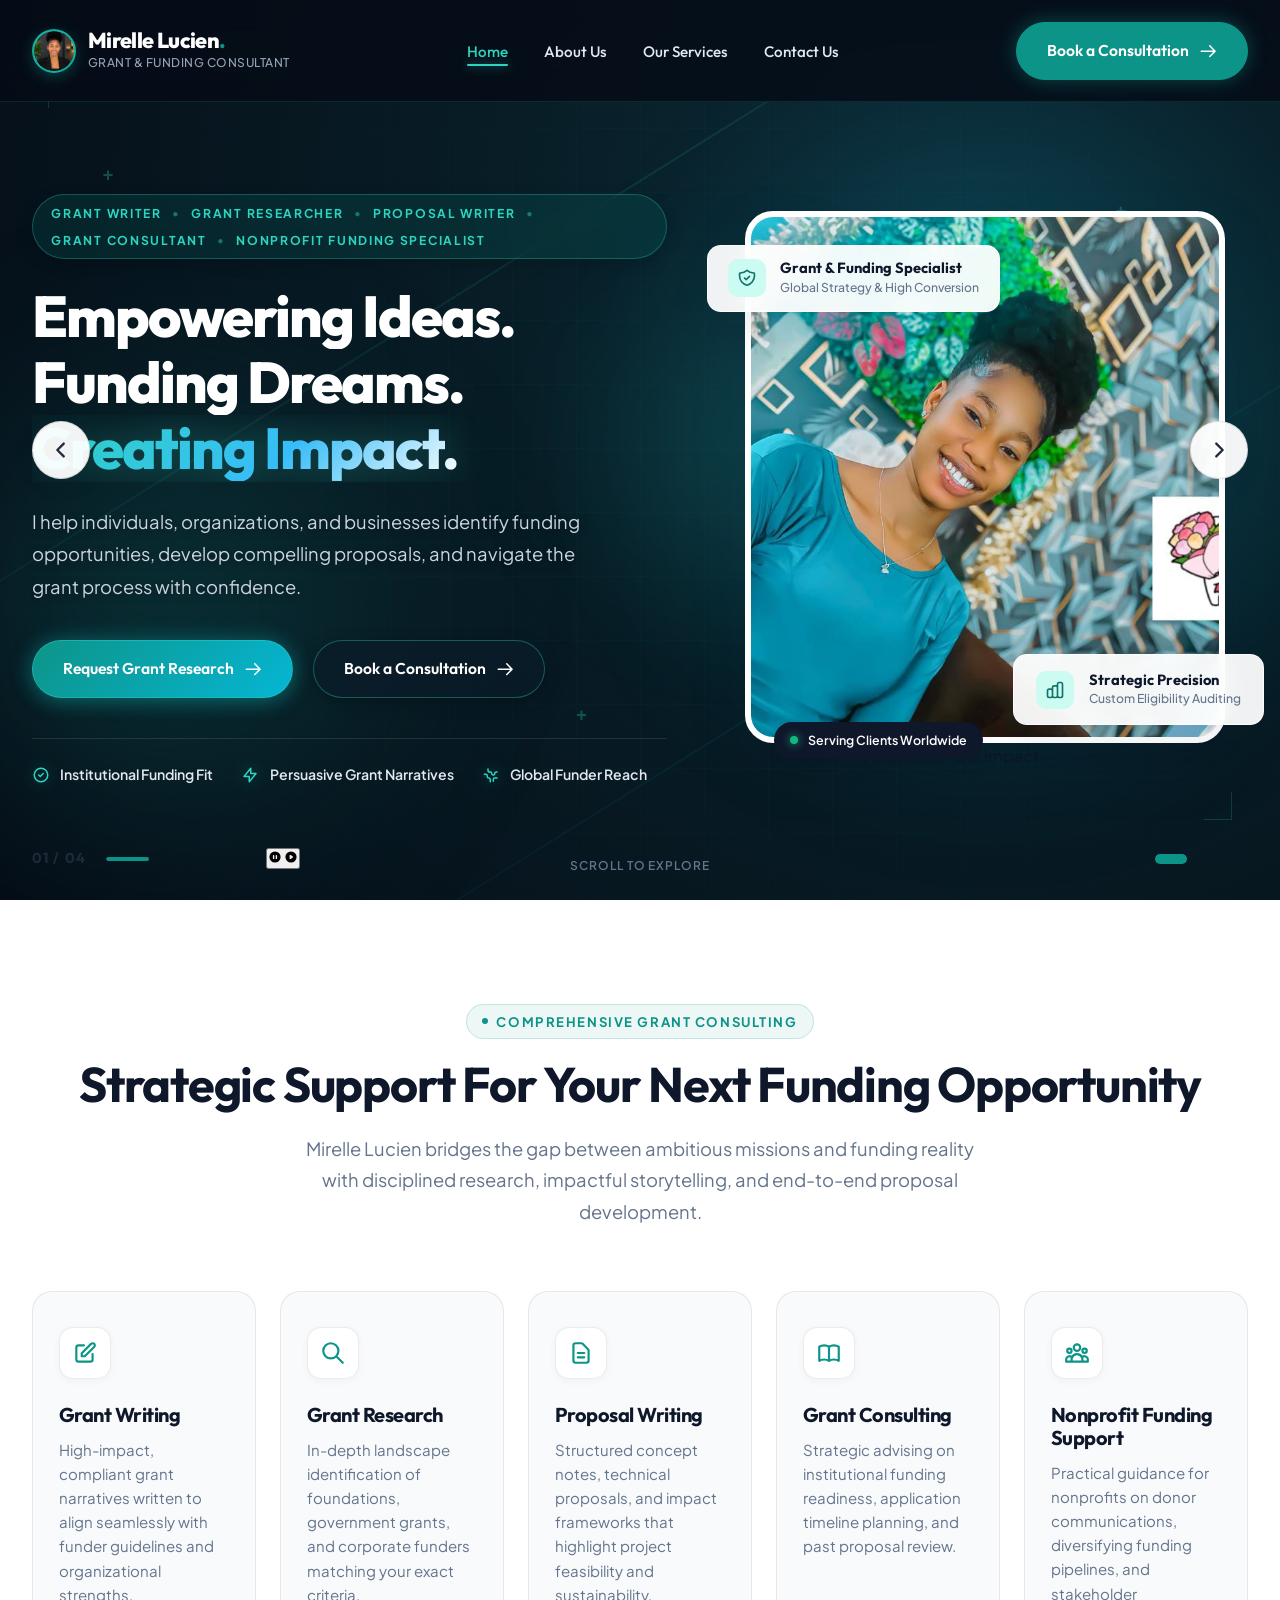
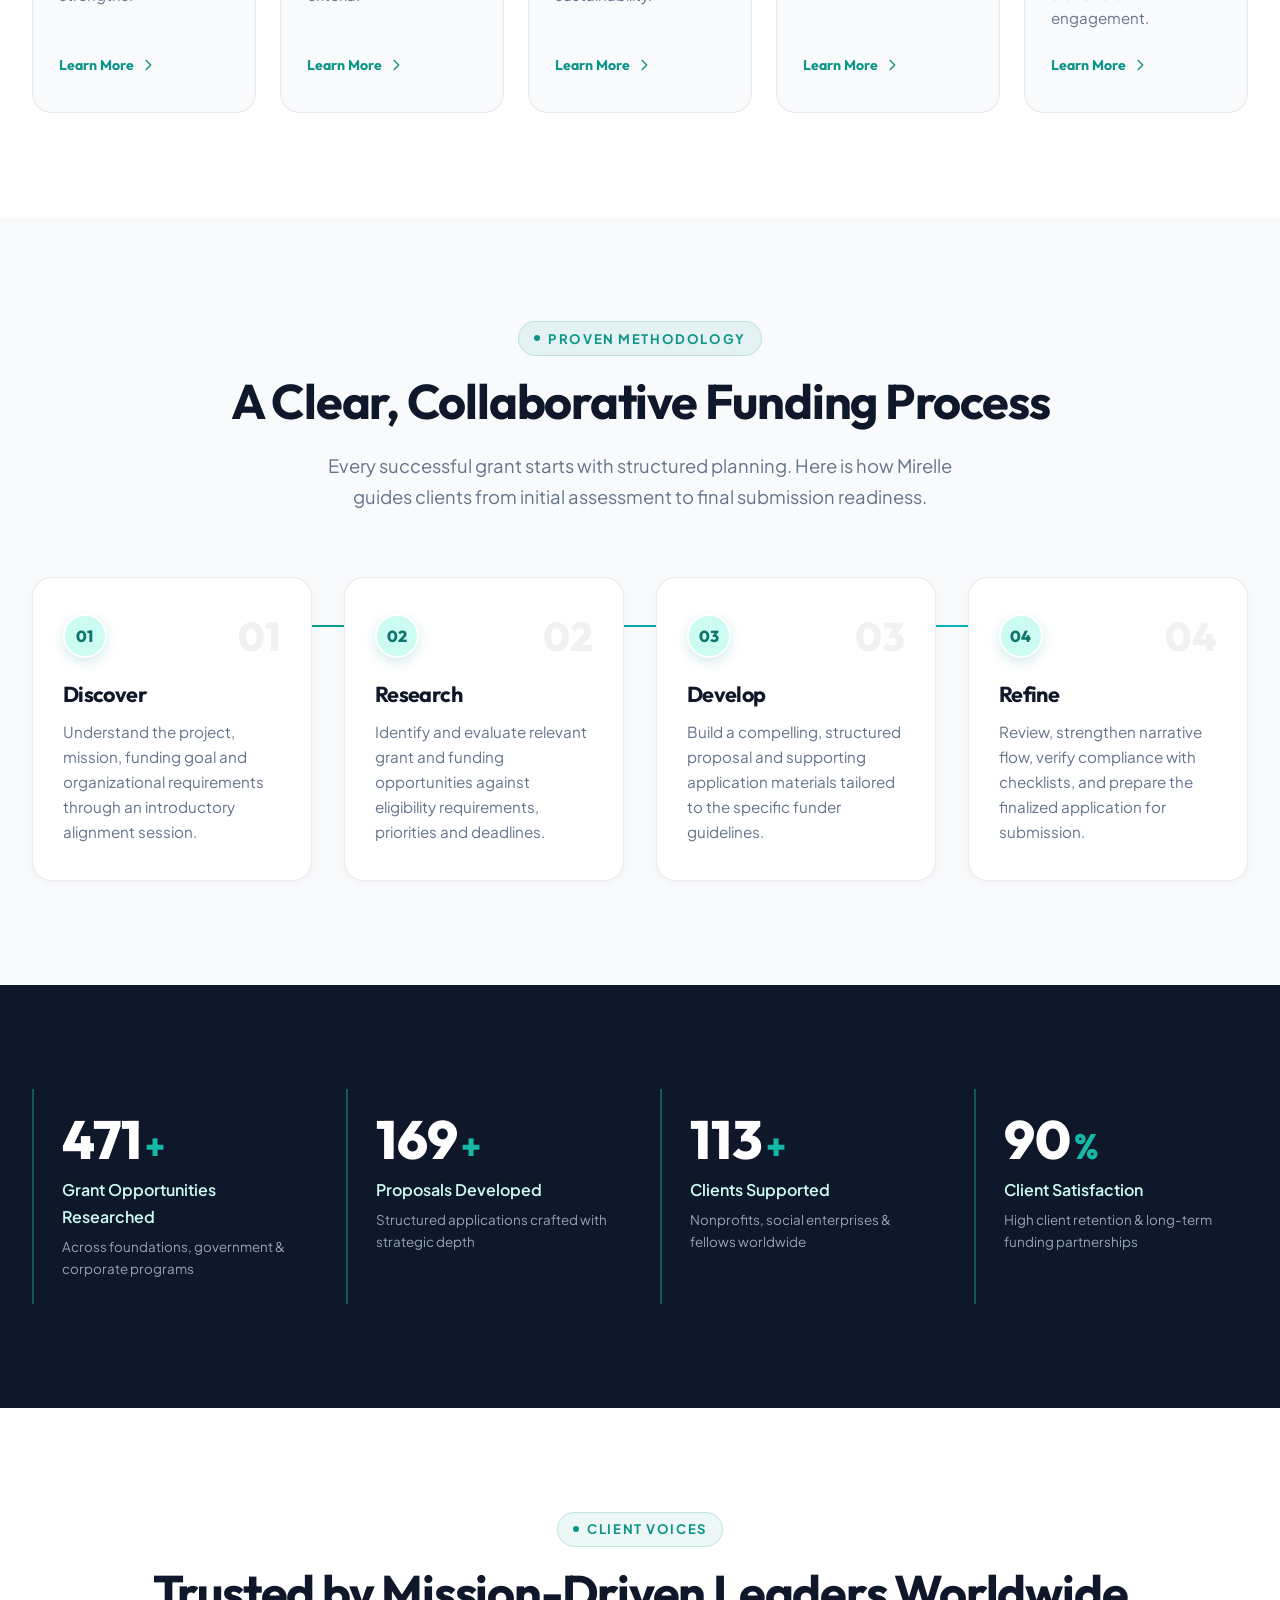
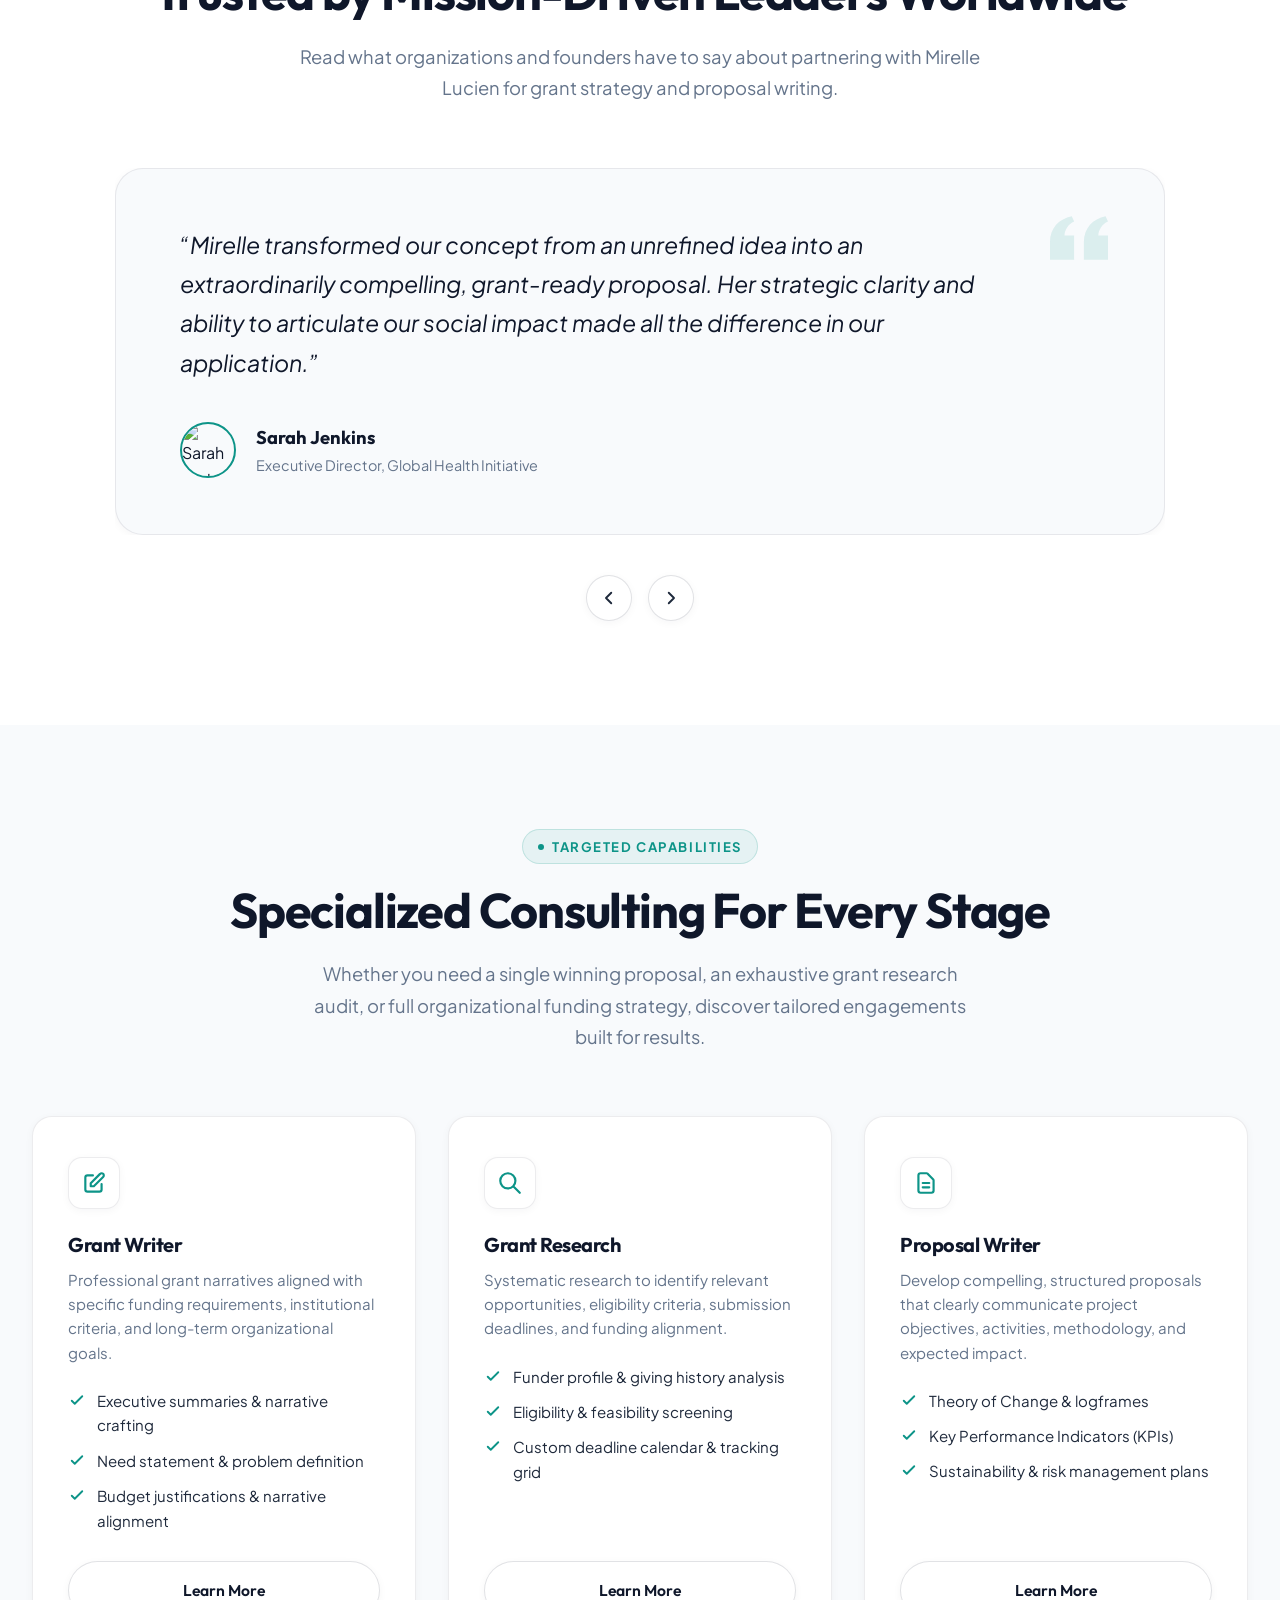
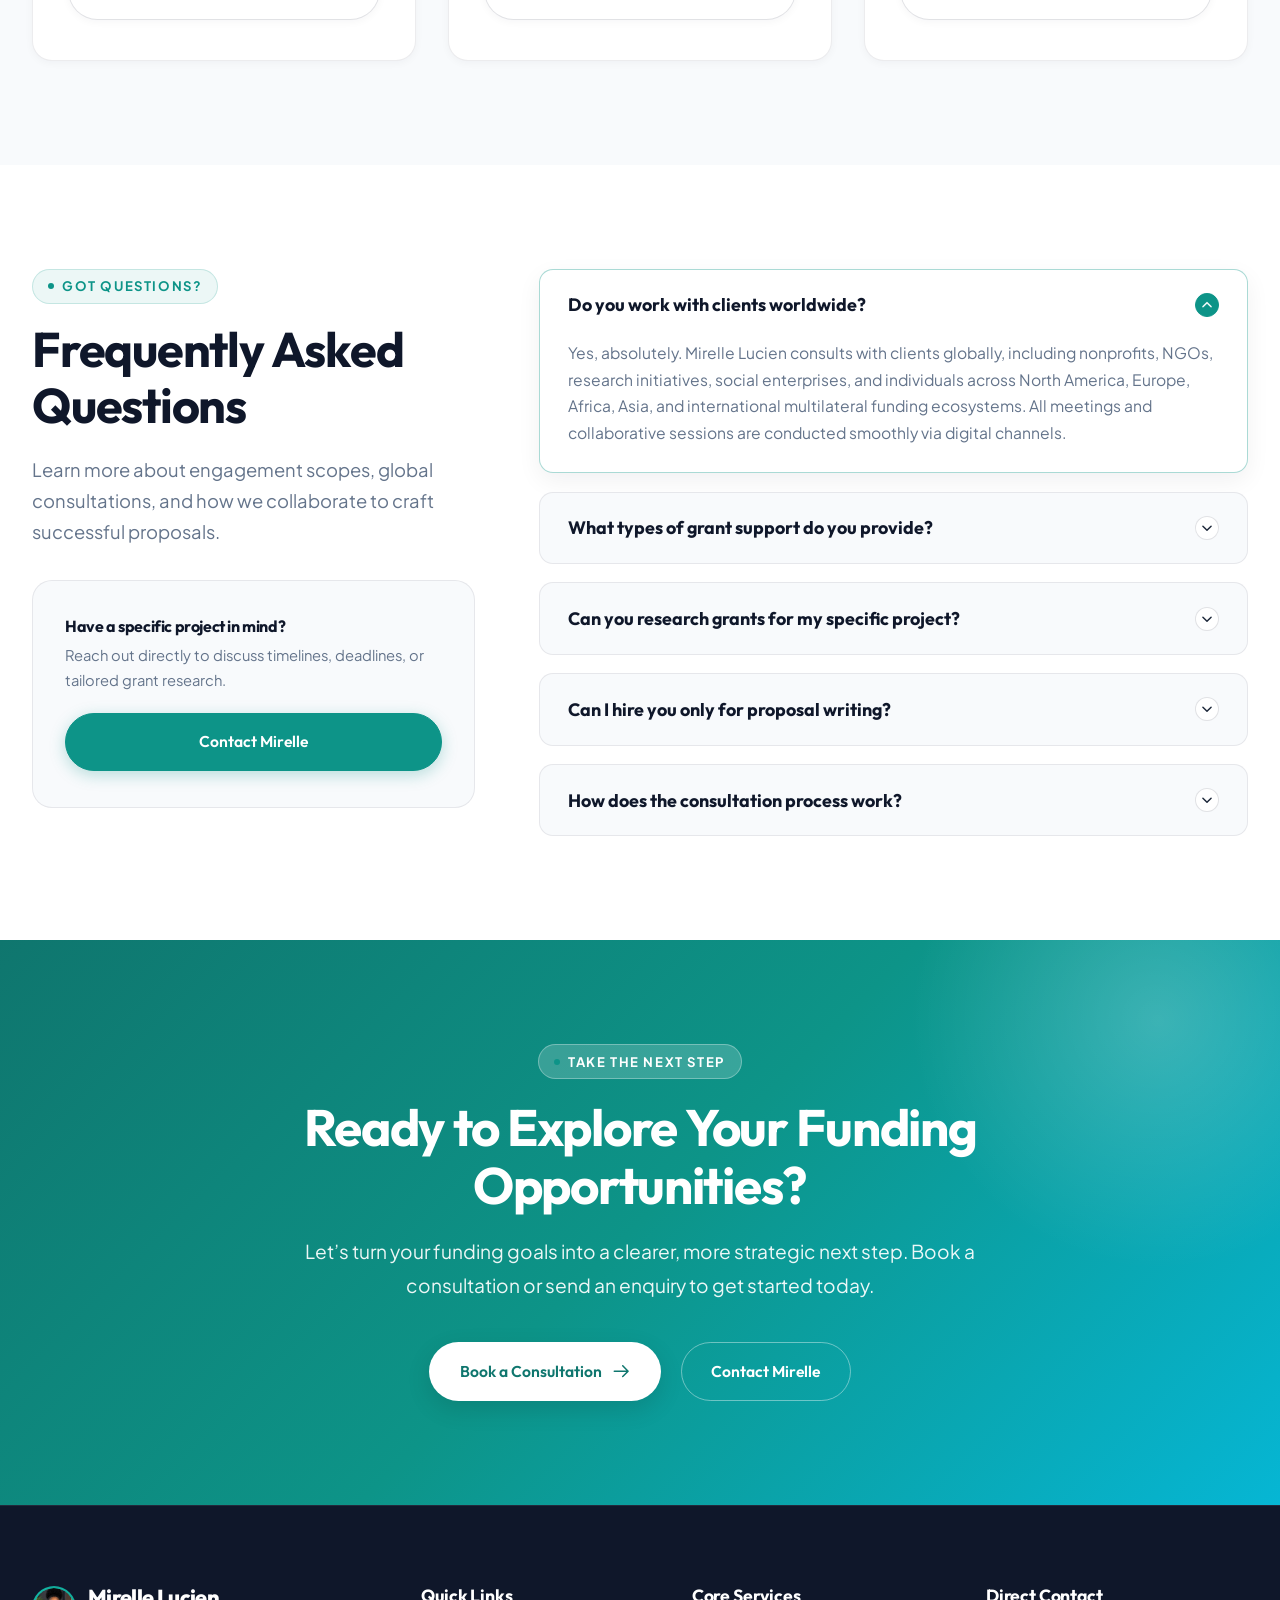
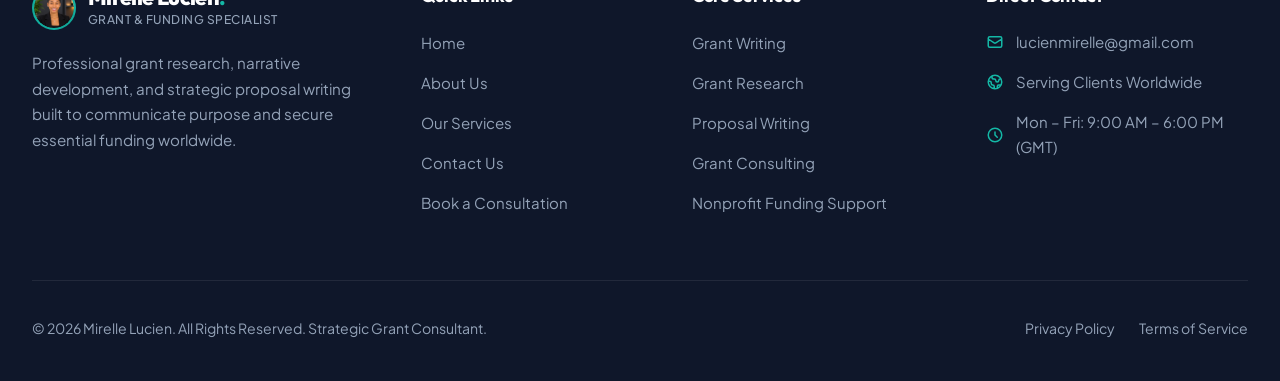
==== commit 5b127aa1: "Update brand logo and hero presentation with new high-res professional portrait" ====
--- a/index.html
+++ b/index.html
@@ -13,10 +13,12 @@
   <!-- ==========================================================================
        GLOBAL STICKY HEADER & NAVIGATION
        ========================================================================== -->
-  <header class="site-header" id="siteHeader">
+  <header class="site-header header-dark" id="siteHeader">
     <div class="container nav-container">
       <a href="index.html" class="brand-logo" aria-label="Mirelle Lucien Home">
-        <div class="logo-badge">M</div>
+        <div class="logo-badge">
+          <img src="assets/images/mirelle-logo.jpg" alt="Mirelle Lucien" class="logo-badge-img">
+        </div>
         <div class="brand-text-wrap">
           <span class="brand-name">Mirelle Lucien<span>.</span></span>
           <span class="brand-sub">Grant & Funding Consultant</span>
@@ -35,7 +37,7 @@
 
       <!-- Header Action & Mobile Trigger -->
       <div class="nav-actions">
-        <a href="contact.html?service=consultation" class="btn btn-primary">
+        <a href="contact.html?service=consultation" class="btn btn-primary btn-header-glow">
           <span>Book a Consultation</span>
           <svg class="btn-icon" fill="none" viewBox="0 0 24 24" stroke="currentColor">
             <path stroke-linecap="round" stroke-linejoin="round" stroke-width="2" d="M14 5l7 7m0 0l-7 7m7-7H3" />
@@ -56,7 +58,9 @@
   <aside class="mobile-drawer" aria-label="Mobile Navigation">
     <div class="drawer-header" style="display: flex; justify-content: space-between; align-items: center;">
       <a href="index.html" class="brand-logo">
-        <div class="logo-badge">M</div>
+        <div class="logo-badge">
+          <img src="assets/images/mirelle-logo.jpg" alt="Mirelle Lucien" class="logo-badge-img">
+        </div>
         <div class="brand-text-wrap">
           <span class="brand-name">Mirelle Lucien<span>.</span></span>
           <span class="brand-sub">Grant Consultant</span>
@@ -79,16 +83,27 @@
   </aside>
 
   <!-- ==========================================================================
-       HERO SECTION: REVOLUTION-SLIDER-STYLE CINEMATIC ANIMATION
+       HERO SECTION: SLIDER REVOLUTION CINEMATIC PRESENTATION
        ========================================================================== -->
-  <section class="hero-slider-section" id="heroSlider" aria-label="Featured Presentations">
-    <!-- Ambient Backdrop Blobs -->
-    <div class="hero-ambient-wrap">
-      <div class="hero-gradient-blob-1"></div>
-      <div class="hero-gradient-blob-2"></div>
-    </div>
-
-    <!-- Navigation Circular Buttons (Matching Reference Design) -->
+  <section class="hero-slider-section" id="heroSlider" aria-label="Mirelle Lucien Grant Consulting Showcase">
+    <!-- Atmospheric Ambient Lighting & Geometric Accents -->
+    <div class="hero-canvas-wrap" aria-hidden="true">
+      <div class="hero-glow hero-glow-1"></div>
+      <div class="hero-glow hero-glow-2"></div>
+      <div class="hero-glow hero-glow-3"></div>
+      <div class="hero-grid-pattern"></div>
+      <div class="hero-light-streak streak-1"></div>
+      <div class="hero-light-streak streak-2"></div>
+      
+      <!-- Abstract Floating Technical Accents -->
+      <span class="tech-crosshair cross-1">+</span>
+      <span class="tech-crosshair cross-2">+</span>
+      <span class="tech-crosshair cross-3">+</span>
+      <div class="tech-corner-accent corner-tl"></div>
+      <div class="tech-corner-accent corner-br"></div>
+    </div>
+
+    <!-- Navigation Circular Buttons (Cinematic Glass Controls) -->
     <button class="slider-nav-btn slider-nav-prev" aria-label="Previous Slide">
       <svg fill="none" viewBox="0 0 24 24" stroke="currentColor">
         <path stroke-linecap="round" stroke-linejoin="round" stroke-width="2.5" d="M15 19l-7-7 7-7" />
@@ -102,42 +117,53 @@
 
     <div class="container slider-viewport">
       
-      <!-- ==================== SLIDE 1 ==================== -->
+      <!-- ==================== SLIDE 1: OVERALL GRANT EXPERTISE ==================== -->
       <article class="hero-slide active" data-slide="0">
         <div class="slide-grid">
           <!-- Slide Left Content -->
           <div class="slide-content">
-            <div class="slide-eyebrow">
-              <svg class="slide-eyebrow-icon" fill="currentColor" viewBox="0 0 20 20">
-                <path fill-rule="evenodd" d="M6 2a2 2 0 00-2 2v12a2 2 0 002 2h8a2 2 0 002-2V7.414A2 2 0 0015.414 6L12 2.586A2 2 0 0010.586 2H6zm5 6a1 1 0 10-2 0v2H7a1 1 0 100 2h2v2a1 1 0 102 0v-2h2a1 1 0 100-2h-2V8z" clip-rule="evenodd" />
-              </svg>
-              <span>GRANT WRITING • RESEARCH • FUNDING STRATEGY</span>
+            <!-- Professional Title Line -->
+            <div class="slide-pro-bar">
+              <span class="pro-tag">GRANT WRITER</span>
+              <span class="pro-sep">•</span>
+              <span class="pro-tag">GRANT RESEARCHER</span>
+              <span class="pro-sep">•</span>
+              <span class="pro-tag">PROPOSAL WRITER</span>
+              <span class="pro-sep">•</span>
+              <span class="pro-tag">GRANT CONSULTANT</span>
+              <span class="pro-sep">•</span>
+              <span class="pro-tag">NONPROFIT FUNDING SPECIALIST</span>
             </div>
 
             <h1 class="slide-title">
-              Turning Funding Opportunities Into <span class="text-gradient">Meaningful Impact.</span>
+              <span class="line-reveal-wrap"><span class="rev-line line-1">Empowering Ideas.</span></span>
+              <span class="line-reveal-wrap"><span class="rev-line line-2">Funding Dreams.</span></span>
+              <span class="line-reveal-wrap"><span class="rev-line line-3 text-gradient-teal">Creating Impact.</span></span>
             </h1>
 
             <p class="slide-desc">
-              Mirelle Lucien helps individuals, nonprofits and mission-driven organizations discover funding opportunities, develop compelling proposals and approach grant applications with clarity and strategy.
+              I help individuals, organizations, and businesses identify funding opportunities, develop compelling proposals, and navigate the grant process with confidence.
             </p>
 
             <div class="slide-ctas">
-              <a href="contact.html?service=consultation" class="btn btn-primary">
+              <a href="contact.html?service=research" class="btn btn-primary btn-glow">
+                <span>Request Grant Research</span>
+                <svg class="btn-icon" fill="none" viewBox="0 0 24 24" stroke="currentColor">
+                  <path stroke-linecap="round" stroke-linejoin="round" stroke-width="2" d="M14 5l7 7m0 0l-7 7m7-7H3" />
+                </svg>
+              </a>
+              <a href="contact.html?service=consultation" class="btn btn-glass">
                 <span>Book a Consultation</span>
                 <svg class="btn-icon" fill="none" viewBox="0 0 24 24" stroke="currentColor">
                   <path stroke-linecap="round" stroke-linejoin="round" stroke-width="2" d="M14 5l7 7m0 0l-7 7m7-7H3" />
                 </svg>
               </a>
-              <a href="services.html" class="btn btn-secondary">
-                <span>Explore Services</span>
-              </a>
             </div>
 
             <div class="slide-micro-features">
               <div class="micro-item">
                 <svg class="micro-icon" fill="none" viewBox="0 0 24 24" stroke="currentColor">
-                  <path stroke-linecap="round" stroke-linejoin="round" stroke-width="2" d="M5 13l4 4L19 7" />
+                  <path stroke-linecap="round" stroke-linejoin="round" stroke-width="2" d="M9 12l2 2 4-4m6 2a9 9 0 11-18 0 9 9 0 0118 0z" />
                 </svg>
                 <span>Institutional Funding Fit</span>
               </div>
@@ -147,13 +173,22 @@
                 </svg>
                 <span>Persuasive Grant Narratives</span>
               </div>
+              <div class="micro-item">
+                <svg class="micro-icon" fill="none" viewBox="0 0 24 24" stroke="currentColor">
+                  <path stroke-linecap="round" stroke-linejoin="round" stroke-width="2" d="M3.055 11H5a2 2 0 012 2v1a2 2 0 002 2 2 2 0 012 2v2.945M8 3.935V5.5A2.5 2.5 0 0010.5 8h.5a2 2 0 012 2 2 2 0 104 0 2 2 0 012-2h1.064M15 20.488V18a2 2 0 012-2h3.064" />
+                </svg>
+                <span>Global Funder Reach</span>
+              </div>
             </div>
           </div>
 
           <!-- Slide Right Editorial Visual -->
           <div class="slide-visual-wrapper">
             <div class="editorial-composition">
-              <div class="visual-backdrop-shape"></div>
+              <!-- Flowing Teal Light Aura Behind Portrait -->
+              <div class="visual-backdrop-aura"></div>
+              <div class="visual-orbit-ring ring-1"></div>
+              <div class="visual-orbit-ring ring-2"></div>
               
               <!-- Floating Top Badge -->
               <div class="hero-floating-badge-top">
@@ -164,18 +199,27 @@
                 </div>
                 <div>
                   <div class="badge-text-primary">Grant & Funding Specialist</div>
-                  <div class="badge-text-sub">Global Strategy & Narrative</div>
+                  <div class="badge-text-sub">Global Strategy & High Conversion</div>
                 </div>
               </div>
 
               <!-- Editorial Portrait Frame -->
               <div class="portrait-card-frame">
-                <img src="assets/images/mirelle-portrait.jpg" alt="Mirelle Lucien — Strategic Grant Consultant" class="portrait-img">
+                <div class="portrait-inner-mask">
+                  <img src="assets/images/mirelle-portrait.jpg" alt="Mirelle Lucien — Strategic Grant Consultant & Funding Specialist" class="portrait-img">
+                  <div class="portrait-cinematic-vignette"></div>
+                </div>
+              </div>
+
+              <!-- Subtle Supporting Phrase Near Portrait -->
+              <div class="hero-supporting-phrase">
+                <span class="phrase-sparkle">✦</span>
+                <span class="phrase-text">Your Goals. My Expertise. Our Impact.</span>
               </div>
 
               <!-- Floating Bottom Badge -->
               <div class="hero-floating-badge-bottom">
-                <div class="badge-icon-wrap" style="background: #E0F2FE; color: #0284C7;">
+                <div class="badge-icon-wrap">
                   <svg fill="none" viewBox="0 0 24 24" stroke="currentColor">
                     <path stroke-linecap="round" stroke-linejoin="round" stroke-width="2" d="M9 19v-6a2 2 0 00-2-2H5a2 2 0 00-2 2v6a2 2 0 002 2h2a2 2 0 002-2zm0 0V9a2 2 0 012-2h2a2 2 0 012 2v10m-6 0a2 2 0 002 2h2a2 2 0 002-2m0 0V5a2 2 0 012-2h2a2 2 0 012 2v14a2 2 0 01-2 2h-2a2 2 0 01-2-2z" />
                   </svg>
@@ -196,35 +240,41 @@
         </div>
       </article>
 
-      <!-- ==================== SLIDE 2 ==================== -->
+      <!-- ==================== SLIDE 2: GRANT RESEARCH & OPPORTUNITIES ==================== -->
       <article class="hero-slide" data-slide="1">
         <div class="slide-grid">
           <!-- Slide Left Content -->
           <div class="slide-content">
-            <div class="slide-eyebrow">
-              <svg class="slide-eyebrow-icon" fill="currentColor" viewBox="0 0 20 20">
-                <path fill-rule="evenodd" d="M8 4a4 4 0 100 8 4 4 0 000-8zM2 8a6 6 0 1110.89 3.476l4.817 4.817a1 1 0 01-1.414 1.414l-4.816-4.816A6 6 0 012 8z" clip-rule="evenodd" />
-              </svg>
-              <span>STRATEGIC GRANT RESEARCH</span>
+            <div class="slide-pro-bar">
+              <span class="pro-tag">GRANT RESEARCHER</span>
+              <span class="pro-sep">•</span>
+              <span class="pro-tag">PROSPECT IDENTIFICATION</span>
+              <span class="pro-sep">•</span>
+              <span class="pro-tag">ELIGIBILITY AUDITING</span>
             </div>
 
             <h2 class="slide-title">
-              Find Opportunities That <span class="text-gradient">Fit Your Mission.</span>
+              <span class="line-reveal-wrap"><span class="rev-line line-1">Find the Right</span></span>
+              <span class="line-reveal-wrap"><span class="rev-line line-2 text-gradient-teal">Funding Opportunities.</span></span>
+              <span class="line-reveal-wrap"><span class="rev-line line-3 text-white-dim">Targeted. Vetted. Verified.</span></span>
             </h2>
 
             <p class="slide-desc">
-              Research relevant funding opportunities and understand eligibility, requirements and deadlines before investing valuable time in an application.
+              Uncover high-alignment grants, navigate funder priorities, and evaluate eligibility requirements with rigorous due diligence before dedicating valuable time and resources.
             </p>
 
             <div class="slide-ctas">
-              <a href="contact.html?service=research" class="btn btn-primary">
+              <a href="contact.html?service=research" class="btn btn-primary btn-glow">
                 <span>Request Grant Research</span>
                 <svg class="btn-icon" fill="none" viewBox="0 0 24 24" stroke="currentColor">
                   <path stroke-linecap="round" stroke-linejoin="round" stroke-width="2" d="M14 5l7 7m0 0l-7 7m7-7H3" />
                 </svg>
               </a>
-              <a href="services.html#grant-research" class="btn btn-secondary">
+              <a href="services.html#grant-research" class="btn btn-glass">
                 <span>View Research Methodology</span>
+                <svg class="btn-icon" fill="none" viewBox="0 0 24 24" stroke="currentColor">
+                  <path stroke-linecap="round" stroke-linejoin="round" stroke-width="2" d="M14 5l7 7m0 0l-7 7m7-7H3" />
+                </svg>
               </a>
             </div>
 
@@ -233,7 +283,7 @@
                 <svg class="micro-icon" fill="none" viewBox="0 0 24 24" stroke="currentColor">
                   <path stroke-linecap="round" stroke-linejoin="round" stroke-width="2" d="M9 5H7a2 2 0 00-2 2v12a2 2 0 002 2h10a2 2 0 002-2V7a2 2 0 00-2-2h-2M9 5a2 2 0 002 2h2a2 2 0 002-2M9 5a2 2 0 012-2h2a2 2 0 012 2" />
                 </svg>
-                <span>Funder Dossiers & Alignment</span>
+                <span>Funder Dossiers & Fit</span>
               </div>
               <div class="micro-item">
                 <svg class="micro-icon" fill="none" viewBox="0 0 24 24" stroke="currentColor">
@@ -241,13 +291,20 @@
                 </svg>
                 <span>Deadline & Compliance Mapping</span>
               </div>
+              <div class="micro-item">
+                <svg class="micro-icon" fill="none" viewBox="0 0 24 24" stroke="currentColor">
+                  <path stroke-linecap="round" stroke-linejoin="round" stroke-width="2" d="M21 21l-6-6m2-5a7 7 0 11-14 0 7 7 0 0114 0z" />
+                </svg>
+                <span>Comprehensive Due Diligence</span>
+              </div>
             </div>
           </div>
 
           <!-- Slide Right Editorial Visual -->
           <div class="slide-visual-wrapper">
             <div class="editorial-composition">
-              <div class="visual-backdrop-shape"></div>
+              <div class="visual-backdrop-aura aura-research"></div>
+              <div class="visual-orbit-ring ring-1"></div>
               
               <div class="hero-floating-badge-top">
                 <div class="badge-icon-wrap">
@@ -257,64 +314,78 @@
                 </div>
                 <div>
                   <div class="badge-text-primary">Targeted Prospecting</div>
-                  <div class="badge-text-sub">Funder Matrix & Due Diligence</div>
+                  <div class="badge-text-sub">Funder Matrix & Pre-Qualification</div>
                 </div>
               </div>
 
               <div class="portrait-card-frame">
-                <img src="assets/images/mirelle-portrait.jpg" alt="Mirelle Lucien — Strategic Grant Researcher" class="portrait-img">
+                <div class="portrait-inner-mask">
+                  <img src="assets/images/mirelle-portrait.jpg" alt="Mirelle Lucien — Strategic Grant Researcher" class="portrait-img">
+                  <div class="portrait-cinematic-vignette"></div>
+                </div>
+              </div>
+
+              <div class="hero-supporting-phrase">
+                <span class="phrase-sparkle">✦</span>
+                <span class="phrase-text">Intelligence Before Application.</span>
               </div>
 
               <div class="hero-floating-badge-bottom">
-                <div class="badge-icon-wrap" style="background: #CCFBF1; color: #0F766E;">
+                <div class="badge-icon-wrap">
                   <svg fill="none" viewBox="0 0 24 24" stroke="currentColor">
                     <path stroke-linecap="round" stroke-linejoin="round" stroke-width="2" d="M8 7V3m8 4V3m-9 8h10M5 21h14a2 2 0 002-2V7a2 2 0 00-2-2H5a2 2 0 00-2 2v12a2 2 0 002 2z" />
                   </svg>
                 </div>
                 <div>
                   <div class="badge-text-primary">100% Calendar Accuracy</div>
-                  <div class="badge-text-sub">Never Miss a Deadline</div>
+                  <div class="badge-text-sub">Never Miss a Critical Deadline</div>
                 </div>
               </div>
 
               <div class="worldwide-pill">
                 <span class="worldwide-dot"></span>
-                <span>Serving Clients Worldwide</span>
+                <span>Active Opportunity Radar</span>
               </div>
             </div>
           </div>
         </div>
       </article>
 
-      <!-- ==================== SLIDE 3 ==================== -->
+      <!-- ==================== SLIDE 3: PROPOSAL WRITING & GRANT NARRATIVES ==================== -->
       <article class="hero-slide" data-slide="2">
         <div class="slide-grid">
           <!-- Slide Left Content -->
           <div class="slide-content">
-            <div class="slide-eyebrow">
-              <svg class="slide-eyebrow-icon" fill="currentColor" viewBox="0 0 20 20">
-                <path fill-rule="evenodd" d="M18 10a8 8 0 11-16 0 8 8 0 0116 0zm-7-4a1 1 0 11-2 0 1 1 0 012 0zM9 9a1 1 0 000 2v3a1 1 0 001 1h1a1 1 0 100-2v-3a1 1 0 00-1-1H9z" clip-rule="evenodd" />
-              </svg>
-              <span>PROPOSALS THAT COMMUNICATE IMPACT</span>
+            <div class="slide-pro-bar">
+              <span class="pro-tag">PROPOSAL WRITER</span>
+              <span class="pro-sep">•</span>
+              <span class="pro-tag">GRANT WRITER</span>
+              <span class="pro-sep">•</span>
+              <span class="pro-tag">THEORY OF CHANGE SPECIALIST</span>
             </div>
 
             <h2 class="slide-title">
-              Give Your Ideas a <span class="text-gradient">Stronger Funding Story.</span>
+              <span class="line-reveal-wrap"><span class="rev-line line-1">Turn Your Ideas</span></span>
+              <span class="line-reveal-wrap"><span class="rev-line line-2 text-gradient-teal">Into Fundable Proposals.</span></span>
+              <span class="line-reveal-wrap"><span class="rev-line line-3 text-white-dim">Compelling. Compliant. Winning.</span></span>
             </h2>
 
             <p class="slide-desc">
-              From proposal development to funding strategy, get professional support designed to communicate your purpose, need and potential impact clearly.
+              Translate complex organizational visions into compelling, compliant grant narratives complete with robust Theories of Change, measurable milestones, and defensible budgets.
             </p>
 
             <div class="slide-ctas">
-              <a href="contact.html?service=writing" class="btn btn-primary">
-                <span>Hire Me for Grant Writing</span>
+              <a href="contact.html?service=writing" class="btn btn-primary btn-glow">
+                <span>Request Proposal Writing</span>
                 <svg class="btn-icon" fill="none" viewBox="0 0 24 24" stroke="currentColor">
                   <path stroke-linecap="round" stroke-linejoin="round" stroke-width="2" d="M14 5l7 7m0 0l-7 7m7-7H3" />
                 </svg>
               </a>
-              <a href="services.html#proposal-writer" class="btn btn-secondary">
-                <span>Proposal Samples & Scope</span>
+              <a href="contact.html?service=consultation" class="btn btn-glass">
+                <span>Book a Consultation</span>
+                <svg class="btn-icon" fill="none" viewBox="0 0 24 24" stroke="currentColor">
+                  <path stroke-linecap="round" stroke-linejoin="round" stroke-width="2" d="M14 5l7 7m0 0l-7 7m7-7H3" />
+                </svg>
               </a>
             </div>
 
@@ -323,13 +394,19 @@
                 <svg class="micro-icon" fill="none" viewBox="0 0 24 24" stroke="currentColor">
                   <path stroke-linecap="round" stroke-linejoin="round" stroke-width="2" d="M11 5H6a2 2 0 00-2 2v11a2 2 0 002 2h11a2 2 0 002-2v-5m-1.414-9.414a2 2 0 112.828 2.828L11.828 15H9v-2.828l8.586-8.586z" />
                 </svg>
-                <span>Theory of Change & Metrics</span>
+                <span>Theory of Change & MEL</span>
               </div>
               <div class="micro-item">
                 <svg class="micro-icon" fill="none" viewBox="0 0 24 24" stroke="currentColor">
                   <path stroke-linecap="round" stroke-linejoin="round" stroke-width="2" d="M17 9V7a2 2 0 00-2-2H5a2 2 0 00-2 2v6a2 2 0 002 2h2m2 4h10a2 2 0 002-2v-6a2 2 0 00-2-2H9a2 2 0 00-2 2v6a2 2 0 002 2zm7-5a2 2 0 11-4 0 2 2 0 014 0z" />
                 </svg>
-                <span>Clear Budget Justifications</span>
+                <span>Defensible Budget Justifications</span>
+              </div>
+              <div class="micro-item">
+                <svg class="micro-icon" fill="none" viewBox="0 0 24 24" stroke="currentColor">
+                  <path stroke-linecap="round" stroke-linejoin="round" stroke-width="2" d="M9 12l2 2 4-4m5.618-4.016A11.955 11.955 0 0112 2.944a11.955 11.955 0 01-8.618 3.04A12.02 12.02 0 003 9c0 5.591 3.824 10.29 9 11.622 5.176-1.332 9-6.03 9-11.622 0-1.042-.133-2.052-.382-3.016z" />
+                </svg>
+                <span>Strict Compliance Review</span>
               </div>
             </div>
           </div>
@@ -337,7 +414,9 @@
           <!-- Slide Right Editorial Visual -->
           <div class="slide-visual-wrapper">
             <div class="editorial-composition">
-              <div class="visual-backdrop-shape"></div>
+              <div class="visual-backdrop-aura aura-proposal"></div>
+              <div class="visual-orbit-ring ring-1"></div>
+              <div class="visual-orbit-ring ring-2"></div>
               
               <div class="hero-floating-badge-top">
                 <div class="badge-icon-wrap">
@@ -347,29 +426,148 @@
                 </div>
                 <div>
                   <div class="badge-text-primary">Impact-Driven Narrative</div>
-                  <div class="badge-text-sub">Funder-Centric Storytelling</div>
+                  <div class="badge-text-sub">Funder-Centric Articulation</div>
                 </div>
               </div>
 
               <div class="portrait-card-frame">
-                <img src="assets/images/mirelle-portrait.jpg" alt="Mirelle Lucien — Proposal Specialist" class="portrait-img">
+                <div class="portrait-inner-mask">
+                  <img src="assets/images/mirelle-portrait.jpg" alt="Mirelle Lucien — Proposal Specialist" class="portrait-img">
+                  <div class="portrait-cinematic-vignette"></div>
+                </div>
+              </div>
+
+              <div class="hero-supporting-phrase">
+                <span class="phrase-sparkle">✦</span>
+                <span class="phrase-text">Narratives That Secure Capital.</span>
               </div>
 
               <div class="hero-floating-badge-bottom">
-                <div class="badge-icon-wrap" style="background: #E0F2FE; color: #0369A1;">
+                <div class="badge-icon-wrap">
                   <svg fill="none" viewBox="0 0 24 24" stroke="currentColor">
                     <path stroke-linecap="round" stroke-linejoin="round" stroke-width="2" d="M9 12l2 2 4-4m6 2a9 9 0 11-18 0 9 9 0 0118 0z" />
                   </svg>
                 </div>
                 <div>
-                  <div class="badge-text-primary">Review Ready</div>
-                  <div class="badge-text-sub">Rigorous Polish & Compliance</div>
+                  <div class="badge-text-primary">Review-Ready Polish</div>
+                  <div class="badge-text-sub">Rigorous Red-Team Auditing</div>
                 </div>
               </div>
 
               <div class="worldwide-pill">
                 <span class="worldwide-dot"></span>
-                <span>Serving Clients Worldwide</span>
+                <span>Worldwide Proposal Submission</span>
+              </div>
+            </div>
+          </div>
+        </div>
+      </article>
+
+      <!-- ==================== SLIDE 4: GRANT CONSULTING & FUNDING STRATEGY ==================== -->
+      <article class="hero-slide" data-slide="3">
+        <div class="slide-grid">
+          <!-- Slide Left Content -->
+          <div class="slide-content">
+            <div class="slide-pro-bar">
+              <span class="pro-tag">GRANT CONSULTANT</span>
+              <span class="pro-sep">•</span>
+              <span class="pro-tag">NONPROFIT FUNDING SPECIALIST</span>
+              <span class="pro-sep">•</span>
+              <span class="pro-tag">CAPACITY BUILDING</span>
+            </div>
+
+            <h2 class="slide-title">
+              <span class="line-reveal-wrap"><span class="rev-line line-1">Build a Stronger</span></span>
+              <span class="line-reveal-wrap"><span class="rev-line line-2 text-gradient-teal">Path to Funding.</span></span>
+              <span class="line-reveal-wrap"><span class="rev-line line-3 text-white-dim">Strategic. Scalable. Sustainable.</span></span>
+            </h2>
+
+            <p class="slide-desc">
+              Equip your nonprofit or enterprise with strategic readiness audits, diversified revenue streams, and funder stewardship frameworks designed for sustained multi-year growth.
+            </p>
+
+            <div class="slide-ctas">
+              <a href="contact.html?service=consultation" class="btn btn-primary btn-glow">
+                <span>Book a Consultation</span>
+                <svg class="btn-icon" fill="none" viewBox="0 0 24 24" stroke="currentColor">
+                  <path stroke-linecap="round" stroke-linejoin="round" stroke-width="2" d="M14 5l7 7m0 0l-7 7m7-7H3" />
+                </svg>
+              </a>
+              <a href="services.html#grant-consultant" class="btn btn-glass">
+                <span>Explore Consulting Scope</span>
+                <svg class="btn-icon" fill="none" viewBox="0 0 24 24" stroke="currentColor">
+                  <path stroke-linecap="round" stroke-linejoin="round" stroke-width="2" d="M14 5l7 7m0 0l-7 7m7-7H3" />
+                </svg>
+              </a>
+            </div>
+
+            <div class="slide-micro-features">
+              <div class="micro-item">
+                <svg class="micro-icon" fill="none" viewBox="0 0 24 24" stroke="currentColor">
+                  <path stroke-linecap="round" stroke-linejoin="round" stroke-width="2" d="M9 19v-6a2 2 0 00-2-2H5a2 2 0 00-2 2v6a2 2 0 002 2h2a2 2 0 002-2zm0 0V9a2 2 0 012-2h2a2 2 0 012 2v10m-6 0a2 2 0 002 2h2a2 2 0 002-2m0 0V5a2 2 0 012-2h2a2 2 0 012 2v14a2 2 0 01-2 2h-2a2 2 0 01-2-2z" />
+                </svg>
+                <span>Institutional Readiness Audits</span>
+              </div>
+              <div class="micro-item">
+                <svg class="micro-icon" fill="none" viewBox="0 0 24 24" stroke="currentColor">
+                  <path stroke-linecap="round" stroke-linejoin="round" stroke-width="2" d="M19 11H5m14 0a2 2 0 012 2v6a2 2 0 01-2 2H5a2 2 0 01-2-2v-6a2 2 0 012-2m14 0V9a2 2 0 00-2-2M5 11V9a2 2 0 012-2m0 0V5a2 2 0 012-2h6a2 2 0 012 2v2M7 7h10" />
+                </svg>
+                <span>Diversified Revenue Models</span>
+              </div>
+              <div class="micro-item">
+                <svg class="micro-icon" fill="none" viewBox="0 0 24 24" stroke="currentColor">
+                  <path stroke-linecap="round" stroke-linejoin="round" stroke-width="2" d="M12 4.354a4 4 0 110 5.292M15 21H3v-1a6 6 0 0112 0v1zm0 0h6v-1a6 6 0 00-9-5.197M13 7a4 4 0 11-8 0 4 4 0 018 0z" />
+                </svg>
+                <span>Funder Stewardship Roadmaps</span>
+              </div>
+            </div>
+          </div>
+
+          <!-- Slide Right Editorial Visual -->
+          <div class="slide-visual-wrapper">
+            <div class="editorial-composition">
+              <div class="visual-backdrop-aura aura-consulting"></div>
+              <div class="visual-orbit-ring ring-1"></div>
+              
+              <div class="hero-floating-badge-top">
+                <div class="badge-icon-wrap">
+                  <svg fill="none" viewBox="0 0 24 24" stroke="currentColor">
+                    <path stroke-linecap="round" stroke-linejoin="round" stroke-width="2" d="M13 7h8m0 0v8m0-8l-8 8-4-4-6 6" />
+                  </svg>
+                </div>
+                <div>
+                  <div class="badge-text-primary">Funding Readiness</div>
+                  <div class="badge-text-sub">Institutional Capacity Strategy</div>
+                </div>
+              </div>
+
+              <div class="portrait-card-frame">
+                <div class="portrait-inner-mask">
+                  <img src="assets/images/mirelle-portrait.jpg" alt="Mirelle Lucien — Nonprofit Funding Specialist" class="portrait-img">
+                  <div class="portrait-cinematic-vignette"></div>
+                </div>
+              </div>
+
+              <div class="hero-supporting-phrase">
+                <span class="phrase-sparkle">✦</span>
+                <span class="phrase-text">Strategy That Builds Longevity.</span>
+              </div>
+
+              <div class="hero-floating-badge-bottom">
+                <div class="badge-icon-wrap">
+                  <svg fill="none" viewBox="0 0 24 24" stroke="currentColor">
+                    <path stroke-linecap="round" stroke-linejoin="round" stroke-width="2" d="M12 8c-1.657 0-3 .895-3 2s1.343 2 3 2 3 .895 3 2-1.343 2-3 2m0-8c1.11 0 2.08.402 2.599 1M12 8V7m0 1v8m0 0v1m0-1c-1.11 0-2.08-.402-2.599-1M21 12a9 9 0 11-18 0 9 9 0 0118 0z" />
+                  </svg>
+                </div>
+                <div>
+                  <div class="badge-text-primary">Diversified Capital</div>
+                  <div class="badge-text-sub">Multi-Year Donor Stewardship</div>
+                </div>
+              </div>
+
+              <div class="worldwide-pill">
+                <span class="worldwide-dot"></span>
+                <span>Advising Across 4 Continents</span>
               </div>
             </div>
           </div>
@@ -383,28 +581,37 @@
       <div class="container slider-control-inner">
         <!-- Progress Bar & Slide Counter -->
         <div class="slider-progress-wrap">
-          <span class="slide-counter"><span class="counter-current">01</span> / 03</span>
+          <span class="slide-counter"><span class="counter-current">01</span> / 04</span>
           <div class="slide-progress-track">
             <div class="slide-progress-fill"></div>
           </div>
+          <!-- Accessibility Play/Pause Toggle -->
+          <button class="slider-pause-btn" aria-label="Pause slideshow" title="Pause / Resume Slideshow">
+            <svg class="pause-icon" fill="currentColor" viewBox="0 0 20 20" width="14" height="14">
+              <path fill-rule="evenodd" d="M18 10a8 8 0 11-16 0 8 8 0 0116 0zM7 8a1 1 0 012 0v4a1 1 0 11-2 0V8zm5-1a1 1 0 00-1 1v4a1 1 0 102 0V8a1 1 0 00-1-1z" clip-rule="evenodd" />
+            </svg>
+            <svg class="play-icon hide" fill="currentColor" viewBox="0 0 20 20" width="14" height="14">
+              <path fill-rule="evenodd" d="M10 18a8 8 0 100-16 8 8 0 000 16zM9.555 7.168A1 1 0 008 8v4a1 1 0 001.555.832l3-2a1 1 0 000-1.664l-3-2z" clip-rule="evenodd" />
+            </svg>
+          </button>
         </div>
 
         <!-- Slide Dots -->
         <div class="slider-dots" role="tablist" aria-label="Slide Selector">
-          <button class="slider-dot active" data-index="0" role="tab" aria-label="Slide 1" aria-current="true"></button>
-          <button class="slider-dot" data-index="1" role="tab" aria-label="Slide 2"></button>
-          <button class="slider-dot" data-index="2" role="tab" aria-label="Slide 3"></button>
-        </div>
-      </div>
-    </div>
-
-    <!-- Centered Scroll Indicator (Matching Reference Image) -->
-    <a href="#introduction" class="hero-scroll-indicator" aria-label="Scroll to content">
-      <div class="scroll-indicator-circle">
-        <svg width="18" height="18" fill="none" viewBox="0 0 24 24" stroke="currentColor">
-          <path stroke-linecap="round" stroke-linejoin="round" stroke-width="2.5" d="M19 14l-7 7m0 0l-7-7m7 7V3" />
-        </svg>
-      </div>
+          <button class="slider-dot active" data-index="0" role="tab" aria-label="Slide 1: Overall Grant Expertise" aria-current="true"></button>
+          <button class="slider-dot" data-index="1" role="tab" aria-label="Slide 2: Strategic Grant Research"></button>
+          <button class="slider-dot" data-index="2" role="tab" aria-label="Slide 3: Proposal Writing & Narratives"></button>
+          <button class="slider-dot" data-index="3" role="tab" aria-label="Slide 4: Grant Consulting Strategy"></button>
+        </div>
+      </div>
+    </div>
+
+    <!-- Centered Scroll Down Indicator (Matching Reference Aesthetic) -->
+    <a href="#introduction" class="hero-scroll-indicator" aria-label="Scroll to introduction section">
+      <div class="scroll-mouse">
+        <div class="scroll-wheel"></div>
+      </div>
+      <span class="scroll-label">Scroll to explore</span>
     </a>
   </section>
 
@@ -1006,7 +1213,9 @@
         <!-- Col 1: Brand Info -->
         <div class="footer-col-brand">
           <a href="index.html" class="brand-logo" style="margin-bottom: 1.25rem;">
-            <div class="logo-badge" style="box-shadow: none;">M</div>
+            <div class="logo-badge" style="box-shadow: none;">
+              <img src="assets/images/mirelle-logo.jpg" alt="Mirelle Lucien" class="logo-badge-img">
+            </div>
             <div class="brand-text-wrap">
               <span class="brand-name" style="color: #FFFFFF;">Mirelle Lucien<span style="color: var(--primary-teal-light);">.</span></span>
               <span class="brand-sub" style="color: var(--text-subtle);">Grant & Funding Specialist</span>
--- a/styles.css
+++ b/styles.css
@@ -260,6 +260,46 @@
   background: var(--bg-surface);
   color: var(--primary-teal-deep);
   transform: translateY(-2px);
+}
+
+.btn-glow {
+  background: linear-gradient(135deg, #0D9488 0%, #06B6D4 100%);
+  border-color: rgba(45, 212, 191, 0.4);
+  box-shadow: 0 4px 20px rgba(13, 148, 136, 0.4), 0 0 25px rgba(6, 182, 212, 0.25);
+  color: #FFFFFF;
+}
+
+.btn-glow:hover {
+  background: linear-gradient(135deg, #0F766E 0%, #0891B2 100%);
+  border-color: #2DD4BF;
+  box-shadow: 0 8px 30px rgba(13, 148, 136, 0.55), 0 0 35px rgba(45, 212, 191, 0.45);
+  transform: translateY(-2px);
+  color: #FFFFFF;
+}
+
+.btn-glass {
+  background: rgba(11, 28, 42, 0.65);
+  backdrop-filter: blur(14px);
+  -webkit-backdrop-filter: blur(14px);
+  border-color: rgba(45, 212, 191, 0.35);
+  color: #FFFFFF;
+  box-shadow: 0 4px 16px rgba(0, 0, 0, 0.25);
+}
+
+.btn-glass:hover {
+  background: rgba(20, 184, 166, 0.2);
+  border-color: #2DD4BF;
+  color: #2DD4BF;
+  transform: translateY(-2px);
+  box-shadow: 0 8px 25px rgba(45, 212, 191, 0.3);
+}
+
+.btn-header-glow {
+  box-shadow: 0 0 20px rgba(20, 184, 166, 0.35);
+}
+
+.btn-header-glow:hover {
+  box-shadow: 0 0 28px rgba(45, 212, 191, 0.55);
 }
 
 .btn-icon {
@@ -296,6 +336,46 @@
   box-shadow: var(--shadow-md);
 }
 
+/* Dark Theme Header for Cinematic Dark Hero */
+.site-header.header-dark {
+  background: rgba(5, 12, 22, 0.82);
+  backdrop-filter: blur(16px);
+  -webkit-backdrop-filter: blur(16px);
+  border-bottom: 1px solid rgba(45, 212, 191, 0.14);
+}
+
+.site-header.header-dark.scrolled {
+  background: rgba(5, 12, 22, 0.96);
+  border-bottom: 1px solid rgba(45, 212, 191, 0.22);
+  box-shadow: 0 12px 35px rgba(0, 0, 0, 0.45);
+}
+
+.site-header.header-dark .brand-name {
+  color: #FFFFFF;
+}
+
+.site-header.header-dark .brand-sub {
+  color: #94A3B8;
+}
+
+.site-header.header-dark .nav-link {
+  color: #E2E8F0;
+}
+
+.site-header.header-dark .nav-link:hover,
+.site-header.header-dark .nav-link.active {
+  color: #2DD4BF;
+}
+
+.site-header.header-dark .nav-link::after {
+  background-color: #2DD4BF;
+  box-shadow: 0 0 10px rgba(45, 212, 191, 0.65);
+}
+
+.site-header.header-dark .mobile-nav-toggle .hamburger-bar {
+  background-color: #FFFFFF;
+}
+
 .nav-container {
   display: flex;
   align-items: center;
@@ -315,15 +395,34 @@
   display: flex;
   align-items: center;
   justify-content: center;
-  width: 42px;
-  height: 42px;
+  width: 44px;
+  height: 44px;
   border-radius: 50%;
   background: linear-gradient(135deg, #14B8A6 0%, #0D9488 100%);
   color: #FFFFFF;
   font-family: var(--font-heading);
   font-weight: 800;
   font-size: 1.25rem;
-  box-shadow: 0 4px 14px rgba(13, 148, 136, 0.3);
+  box-shadow: 0 4px 14px rgba(13, 148, 136, 0.35);
+  overflow: hidden;
+  border: 2px solid rgba(20, 184, 166, 0.5);
+  flex-shrink: 0;
+  transition: transform 0.3s cubic-bezier(0.16, 1, 0.3, 1), box-shadow 0.3s ease, border-color 0.3s ease;
+}
+
+.logo-badge-img {
+  width: 100%;
+  height: 100%;
+  object-fit: cover;
+  object-position: center 15%;
+  border-radius: 50%;
+  display: block;
+}
+
+.brand-logo:hover .logo-badge {
+  transform: scale(1.08);
+  box-shadow: 0 6px 20px rgba(20, 184, 166, 0.55);
+  border-color: #14B8A6;
 }
 
 .brand-text-wrap {
@@ -477,20 +576,20 @@
 }
 
 /* ==========================================================================
-   REVOLUTION-SLIDER-STYLE HERO SECTION (Visual Centerpiece)
+   REVOLUTION-SLIDER-STYLE CINEMATIC HERO SECTION (Visual Centerpiece)
    ========================================================================== */
 .hero-slider-section {
   position: relative;
   min-height: 100vh;
   padding-top: 6.5rem;
-  background: linear-gradient(175deg, #FFFFFF 0%, #F8FAFC 60%, #F1F5F9 100%);
+  background: radial-gradient(circle at 75% 28%, #0D2D3A 0%, #081D26 40%, #050C16 100%);
   display: flex;
   align-items: center;
   overflow: hidden;
 }
 
-/* Ambient Visual Backdrop & Particles */
-.hero-ambient-wrap {
+/* Atmospheric Ambient Lighting, Mesh Glows & Geometric Accents */
+.hero-canvas-wrap {
   position: absolute;
   top: 0;
   left: 0;
@@ -501,36 +600,134 @@
   z-index: 1;
 }
 
-.hero-gradient-blob-1 {
+.hero-glow {
   position: absolute;
-  top: 8%;
-  right: 5%;
-  width: 620px;
-  height: 620px;
-  background: radial-gradient(circle, rgba(20, 184, 166, 0.15) 0%, rgba(6, 182, 212, 0.05) 50%, rgba(255, 255, 255, 0) 75%);
   border-radius: 50%;
-  filter: blur(50px);
-  animation: pulseGlow 10s ease-in-out infinite alternate;
-}
-
-.hero-gradient-blob-2 {
+  pointer-events: none;
+  filter: blur(70px);
+  will-change: transform, opacity;
+}
+
+.hero-glow-1 {
+  top: 10%;
+  right: -5%;
+  width: 700px;
+  height: 700px;
+  background: radial-gradient(circle, rgba(13, 148, 136, 0.32) 0%, rgba(6, 182, 212, 0.12) 50%, transparent 72%);
+  animation: pulseGlow 11s ease-in-out infinite alternate;
+}
+
+.hero-glow-2 {
+  bottom: 0%;
+  left: -10%;
+  width: 580px;
+  height: 580px;
+  background: radial-gradient(circle, rgba(20, 184, 166, 0.22) 0%, rgba(15, 118, 110, 0.08) 55%, transparent 75%);
+  filter: blur(80px);
+  animation: pulseGlow 14s ease-in-out infinite alternate-reverse;
+}
+
+.hero-glow-3 {
+  top: 25%;
+  left: 40%;
+  width: 440px;
+  height: 440px;
+  background: radial-gradient(circle, rgba(45, 212, 191, 0.12) 0%, transparent 65%);
+  filter: blur(60px);
+}
+
+/* Subtle Technical Hairline Grid */
+.hero-grid-pattern {
   position: absolute;
-  bottom: 5%;
-  left: -5%;
-  width: 480px;
-  height: 480px;
-  background: radial-gradient(circle, rgba(13, 148, 136, 0.1) 0%, rgba(20, 184, 166, 0.02) 60%, transparent 80%);
-  border-radius: 50%;
-  filter: blur(60px);
+  top: 0;
+  left: 0;
+  width: 100%;
+  height: 100%;
+  background-image: 
+    linear-gradient(rgba(45, 212, 191, 0.035) 1px, transparent 1px),
+    linear-gradient(90deg, rgba(45, 212, 191, 0.035) 1px, transparent 1px);
+  background-size: 64px 64px;
+  mask-image: radial-gradient(circle at 60% 50%, black 30%, transparent 85%);
+  -webkit-mask-image: radial-gradient(circle at 60% 50%, black 30%, transparent 85%);
+  opacity: 0.85;
+}
+
+/* Flowing Diagonal Teal Light Streaks */
+.hero-light-streak {
+  position: absolute;
+  width: 250%;
+  height: 2px;
+  pointer-events: none;
+  opacity: 0.25;
+  transform-origin: center;
+}
+
+.hero-light-streak.streak-1 {
+  top: 20%;
+  left: -75%;
+  transform: rotate(-32deg);
+  background: linear-gradient(90deg, transparent 0%, rgba(45, 212, 191, 0.45) 50%, transparent 100%);
+  animation: streakGlide 18s ease-in-out infinite alternate;
+}
+
+.hero-light-streak.streak-2 {
+  top: 65%;
+  left: -50%;
+  transform: rotate(-32deg);
+  background: linear-gradient(90deg, transparent 0%, rgba(6, 182, 212, 0.35) 50%, transparent 100%);
+  animation: streakGlide 24s ease-in-out infinite alternate-reverse;
+}
+
+@keyframes streakGlide {
+  0% { transform: rotate(-32deg) translateY(-20px); opacity: 0.15; }
+  50% { transform: rotate(-32deg) translateY(20px); opacity: 0.45; }
+  100% { transform: rotate(-32deg) translateY(-10px); opacity: 0.2; }
+}
+
+/* Floating Technical Crosshairs & Corner Frame Accents */
+.tech-crosshair {
+  position: absolute;
+  font-family: 'Courier New', Courier, monospace;
+  font-size: 1.15rem;
+  font-weight: 700;
+  color: rgba(45, 212, 191, 0.3);
+  user-select: none;
+  transition: transform 0.4s ease-out;
+}
+
+.cross-1 { top: 18%; left: 8%; }
+.cross-2 { top: 78%; left: 45%; }
+.cross-3 { top: 22%; right: 12%; }
+
+.tech-corner-accent {
+  position: absolute;
+  width: 28px;
+  height: 28px;
+  border: 1.5px solid rgba(45, 212, 191, 0.2);
+  pointer-events: none;
+}
+
+.corner-tl {
+  top: 5rem;
+  left: 3rem;
+  border-right: none;
+  border-bottom: none;
+}
+
+.corner-br {
+  bottom: 5rem;
+  right: 3rem;
+  border-left: none;
+  border-top: none;
 }
 
 @keyframes pulseGlow {
-  0% { transform: scale(1) translate(0, 0); }
-  50% { transform: scale(1.08) translate(-15px, 20px); }
-  100% { transform: scale(0.96) translate(15px, -10px); }
-}
-
-/* Slide Container & Revolution Slider Viewport */
+  0% { transform: scale(1) translate(0, 0); opacity: 0.7; }
+  50% { transform: scale(1.1) translate(-20px, 20px); opacity: 0.95; }
+  100% { transform: scale(0.95) translate(15px, -15px); opacity: 0.75; }
+}
+
+/* Slide Container & Revolution Viewport */
 .slider-viewport {
   position: relative;
   width: 100%;
@@ -542,7 +739,7 @@
   display: none;
   opacity: 0;
   visibility: hidden;
-  transition: opacity 0.8s cubic-bezier(0.25, 1, 0.5, 1), visibility 0.8s ease;
+  transition: opacity 0.85s cubic-bezier(0.25, 1, 0.5, 1), visibility 0.85s ease;
   width: 100%;
 }
 
@@ -557,8 +754,8 @@
   grid-template-columns: 1.15fr 0.95fr;
   align-items: center;
   gap: 3.5rem;
-  padding: 3rem 0;
-  min-height: calc(88vh - 6.5rem);
+  padding: 3rem 0 4.5rem 0;
+  min-height: calc(90vh - 6.5rem);
 }
 
 /* Left Content Staggered Animations */
@@ -567,24 +764,143 @@
   z-index: 5;
 }
 
-.hero-slide.active .slide-eyebrow {
-  animation: revSlideUp 0.7s cubic-bezier(0.16, 1, 0.3, 1) 0.1s both;
-}
-
-.hero-slide.active .slide-title {
-  animation: revSlideUp 0.8s cubic-bezier(0.16, 1, 0.3, 1) 0.25s both;
+/* Professional Title Line Bar */
+.slide-pro-bar {
+  display: inline-flex;
+  align-items: center;
+  flex-wrap: wrap;
+  gap: 0.45rem 0.65rem;
+  font-size: 0.76rem;
+  font-weight: 700;
+  letter-spacing: 0.14em;
+  text-transform: uppercase;
+  color: #2DD4BF;
+  background: rgba(13, 148, 136, 0.15);
+  border: 1px solid rgba(45, 212, 191, 0.3);
+  padding: 0.5rem 1.15rem;
+  border-radius: var(--radius-full);
+  margin-bottom: 1.5rem;
+  backdrop-filter: blur(12px);
+  -webkit-backdrop-filter: blur(12px);
+  box-shadow: 0 4px 16px rgba(0, 0, 0, 0.2);
+}
+
+.pro-tag {
+  color: #2DD4BF;
+}
+
+.pro-sep {
+  color: rgba(45, 212, 191, 0.45);
+  font-size: 0.65rem;
+}
+
+/* Staggered Line-by-Line Headline */
+.slide-title {
+  font-size: clamp(2.7rem, 4.5vw, 4.3rem);
+  font-weight: 800;
+  color: #FFFFFF;
+  line-height: 1.12;
+  letter-spacing: -0.035em;
+  margin-bottom: 1.5rem;
+}
+
+.line-reveal-wrap {
+  display: block;
+  overflow: hidden;
+  line-height: 1.15;
+}
+
+.rev-line {
+  display: inline-block;
+  transform: translateY(115%);
+  opacity: 0;
+  transition: transform 0.85s cubic-bezier(0.16, 1, 0.3, 1), opacity 0.85s ease;
+  will-change: transform, opacity;
+}
+
+.hero-slide.active .rev-line.line-1 {
+  transform: translateY(0);
+  opacity: 1;
+  transition-delay: 0.12s;
+}
+
+.hero-slide.active .rev-line.line-2 {
+  transform: translateY(0);
+  opacity: 1;
+  transition-delay: 0.28s;
+}
+
+.hero-slide.active .rev-line.line-3 {
+  transform: translateY(0);
+  opacity: 1;
+  transition-delay: 0.44s;
+}
+
+.text-gradient-teal {
+  background: linear-gradient(135deg, #2DD4BF 0%, #38BDF8 60%, #FFFFFF 100%);
+  -webkit-background-clip: text;
+  -webkit-text-fill-color: transparent;
+  filter: drop-shadow(0 0 20px rgba(45, 212, 191, 0.35));
+}
+
+.text-white-dim {
+  color: #E2E8F0;
+  font-weight: 700;
+}
+
+.slide-desc {
+  font-size: 1.15rem;
+  color: #CBD5E1;
+  line-height: 1.78;
+  margin-bottom: 2.25rem;
+  max-width: 580px;
+  text-shadow: 0 2px 10px rgba(0, 0, 0, 0.4);
 }
 
 .hero-slide.active .slide-desc {
-  animation: revSlideUp 0.8s cubic-bezier(0.16, 1, 0.3, 1) 0.4s both;
+  animation: revSlideUp 0.85s cubic-bezier(0.16, 1, 0.3, 1) 0.6s both;
+}
+
+.slide-ctas {
+  display: flex;
+  align-items: center;
+  flex-wrap: wrap;
+  gap: 1.25rem;
+  margin-bottom: 2.5rem;
 }
 
 .hero-slide.active .slide-ctas {
-  animation: revSlideUp 0.8s cubic-bezier(0.16, 1, 0.3, 1) 0.55s both;
+  animation: revSlideUp 0.85s cubic-bezier(0.16, 1, 0.3, 1) 0.74s both;
+}
+
+.slide-micro-features {
+  display: flex;
+  align-items: center;
+  flex-wrap: wrap;
+  gap: 1.75rem;
+  padding-top: 1.5rem;
+  border-top: 1px solid rgba(255, 255, 255, 0.1);
 }
 
 .hero-slide.active .slide-micro-features {
-  animation: revSlideUp 0.8s cubic-bezier(0.16, 1, 0.3, 1) 0.7s both;
+  animation: revSlideUp 0.85s cubic-bezier(0.16, 1, 0.3, 1) 0.88s both;
+}
+
+.micro-item {
+  display: flex;
+  align-items: center;
+  gap: 0.65rem;
+  font-size: 0.88rem;
+  font-weight: 600;
+  color: #E2E8F0;
+}
+
+.micro-icon {
+  width: 18px;
+  height: 18px;
+  color: #2DD4BF;
+  flex-shrink: 0;
+  filter: drop-shadow(0 0 8px rgba(45, 212, 191, 0.4));
 }
 
 @keyframes revSlideUp {
@@ -598,81 +914,15 @@
   }
 }
 
-.slide-eyebrow {
-  display: inline-flex;
-  align-items: center;
-  gap: 0.5rem;
-  font-size: 0.85rem;
-  font-weight: 700;
-  letter-spacing: 0.14em;
-  text-transform: uppercase;
-  color: var(--primary-teal-dark);
-  background: var(--teal-subtle);
-  border: 1px solid var(--teal-border);
-  padding: 0.45rem 1.15rem;
-  border-radius: var(--radius-full);
-  margin-bottom: 1.5rem;
-}
-
-.slide-eyebrow-icon {
-  width: 14px;
-  height: 14px;
-  color: var(--primary-teal);
-}
-
-.slide-title {
-  font-size: clamp(2.6rem, 4.6vw, 4.2rem);
-  font-weight: 800;
-  color: var(--text-main);
-  line-height: 1.1;
-  letter-spacing: -0.035em;
-  margin-bottom: 1.5rem;
-}
-
-.slide-title .text-gradient {
-  background: linear-gradient(135deg, var(--primary-teal-dark) 0%, var(--primary-cyan) 100%);
-  -webkit-background-clip: text;
-  -webkit-text-fill-color: transparent;
-}
-
-.slide-desc {
-  font-size: 1.18rem;
-  color: var(--text-muted);
-  line-height: 1.75;
-  margin-bottom: 2.25rem;
-  max-width: 580px;
-}
-
-.slide-ctas {
-  display: flex;
-  align-items: center;
-  flex-wrap: wrap;
-  gap: 1.25rem;
-  margin-bottom: 2.5rem;
-}
-
-.slide-micro-features {
-  display: flex;
-  align-items: center;
-  gap: 2rem;
-  padding-top: 1.5rem;
-  border-top: 1px solid var(--border-subtle);
-}
-
-.micro-item {
-  display: flex;
-  align-items: center;
-  gap: 0.65rem;
-  font-size: 0.88rem;
-  font-weight: 600;
-  color: var(--text-charcoal);
-}
-
-.micro-icon {
-  width: 18px;
-  height: 18px;
-  color: var(--primary-teal);
-  flex-shrink: 0;
+@keyframes revFadeIn {
+  0% {
+    opacity: 0;
+    transform: scale(0.96);
+  }
+  100% {
+    opacity: 1;
+    transform: scale(1);
+  }
 }
 
 /* Right Visual Composition - Editorial Portrait & Floating Layers */
